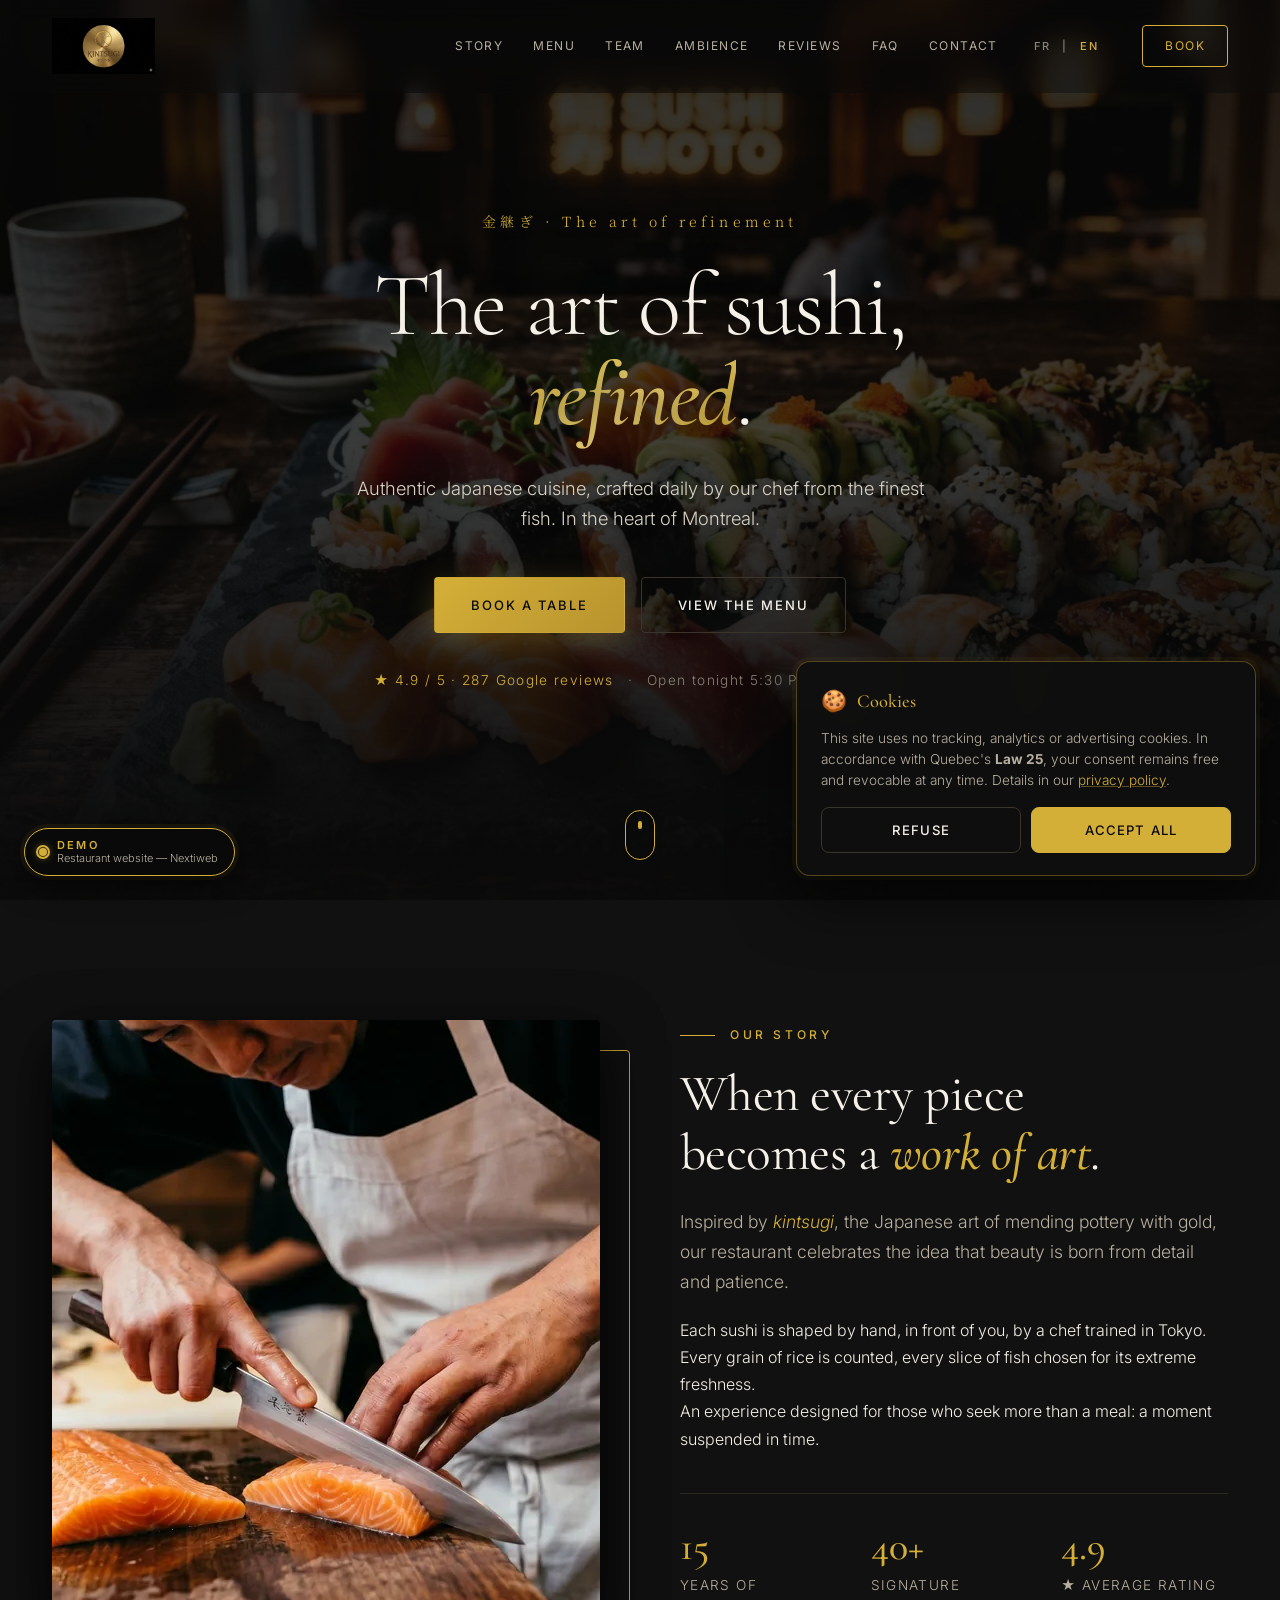
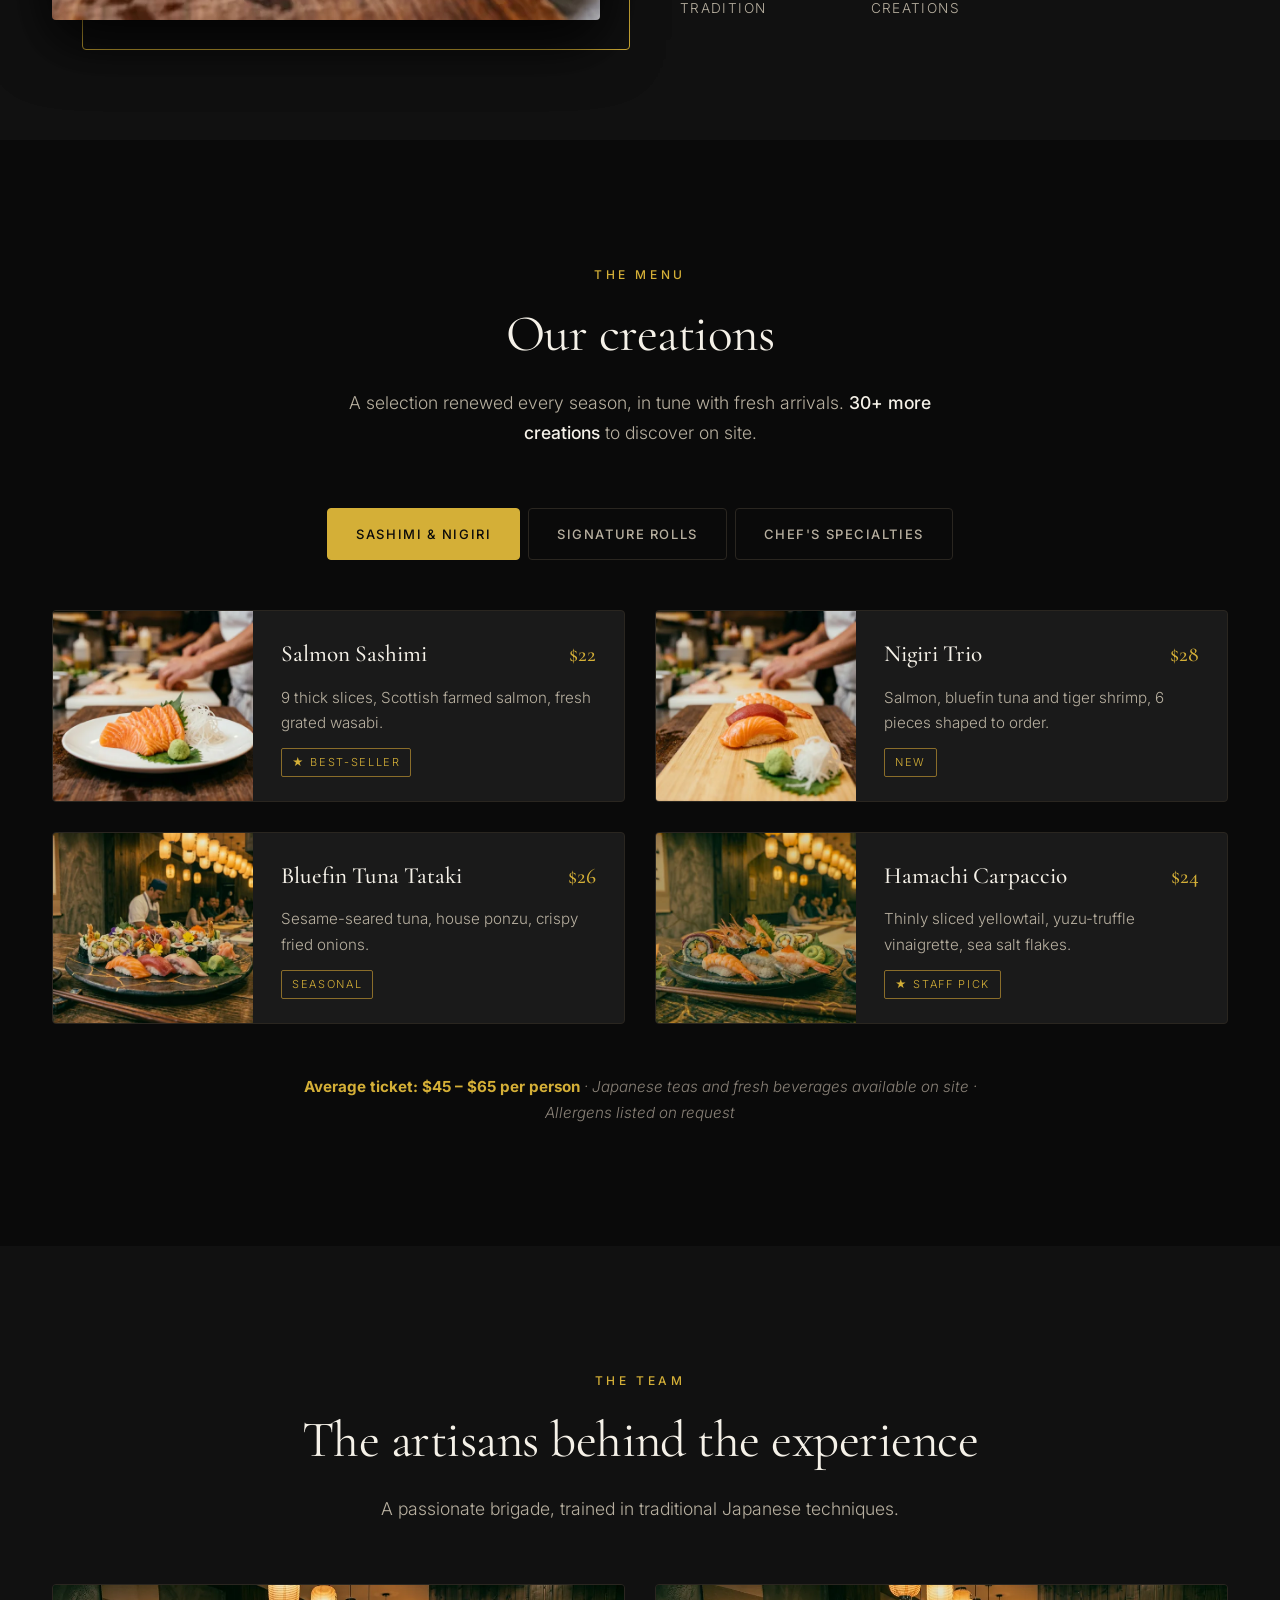
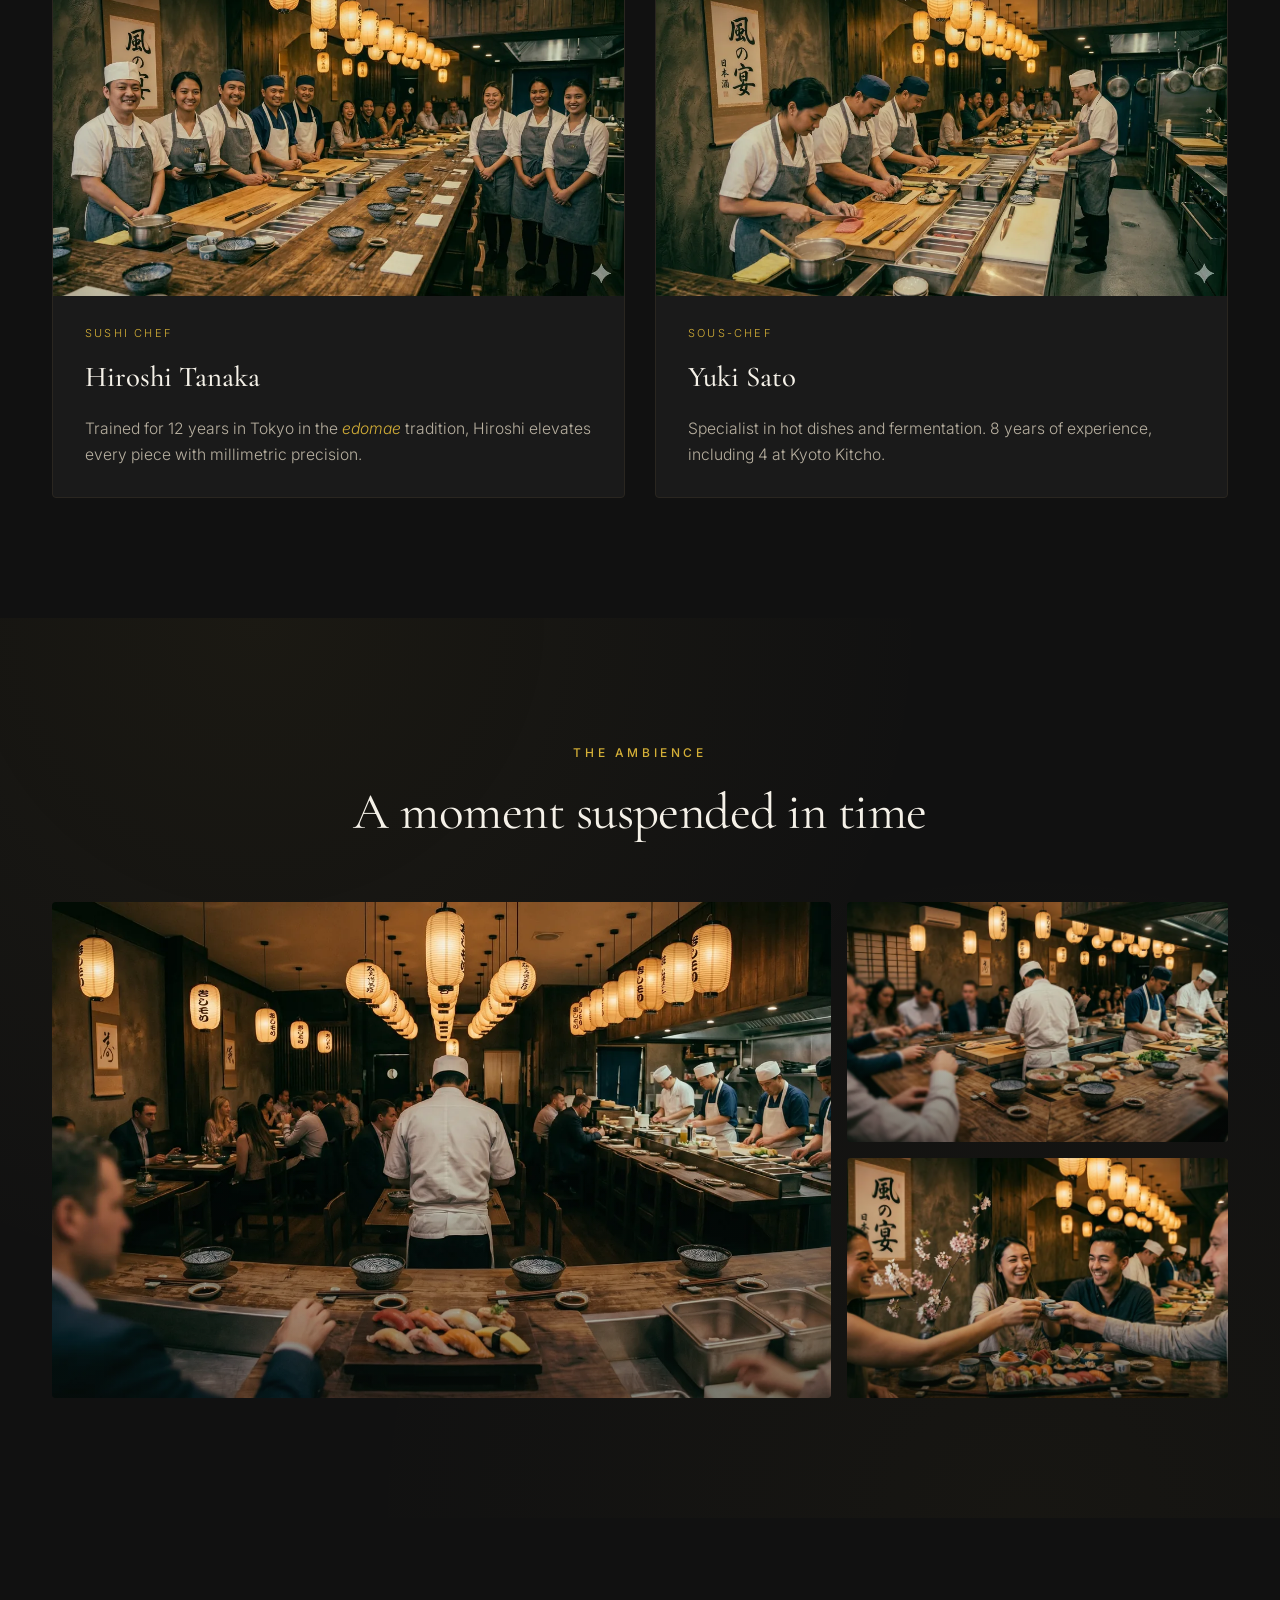
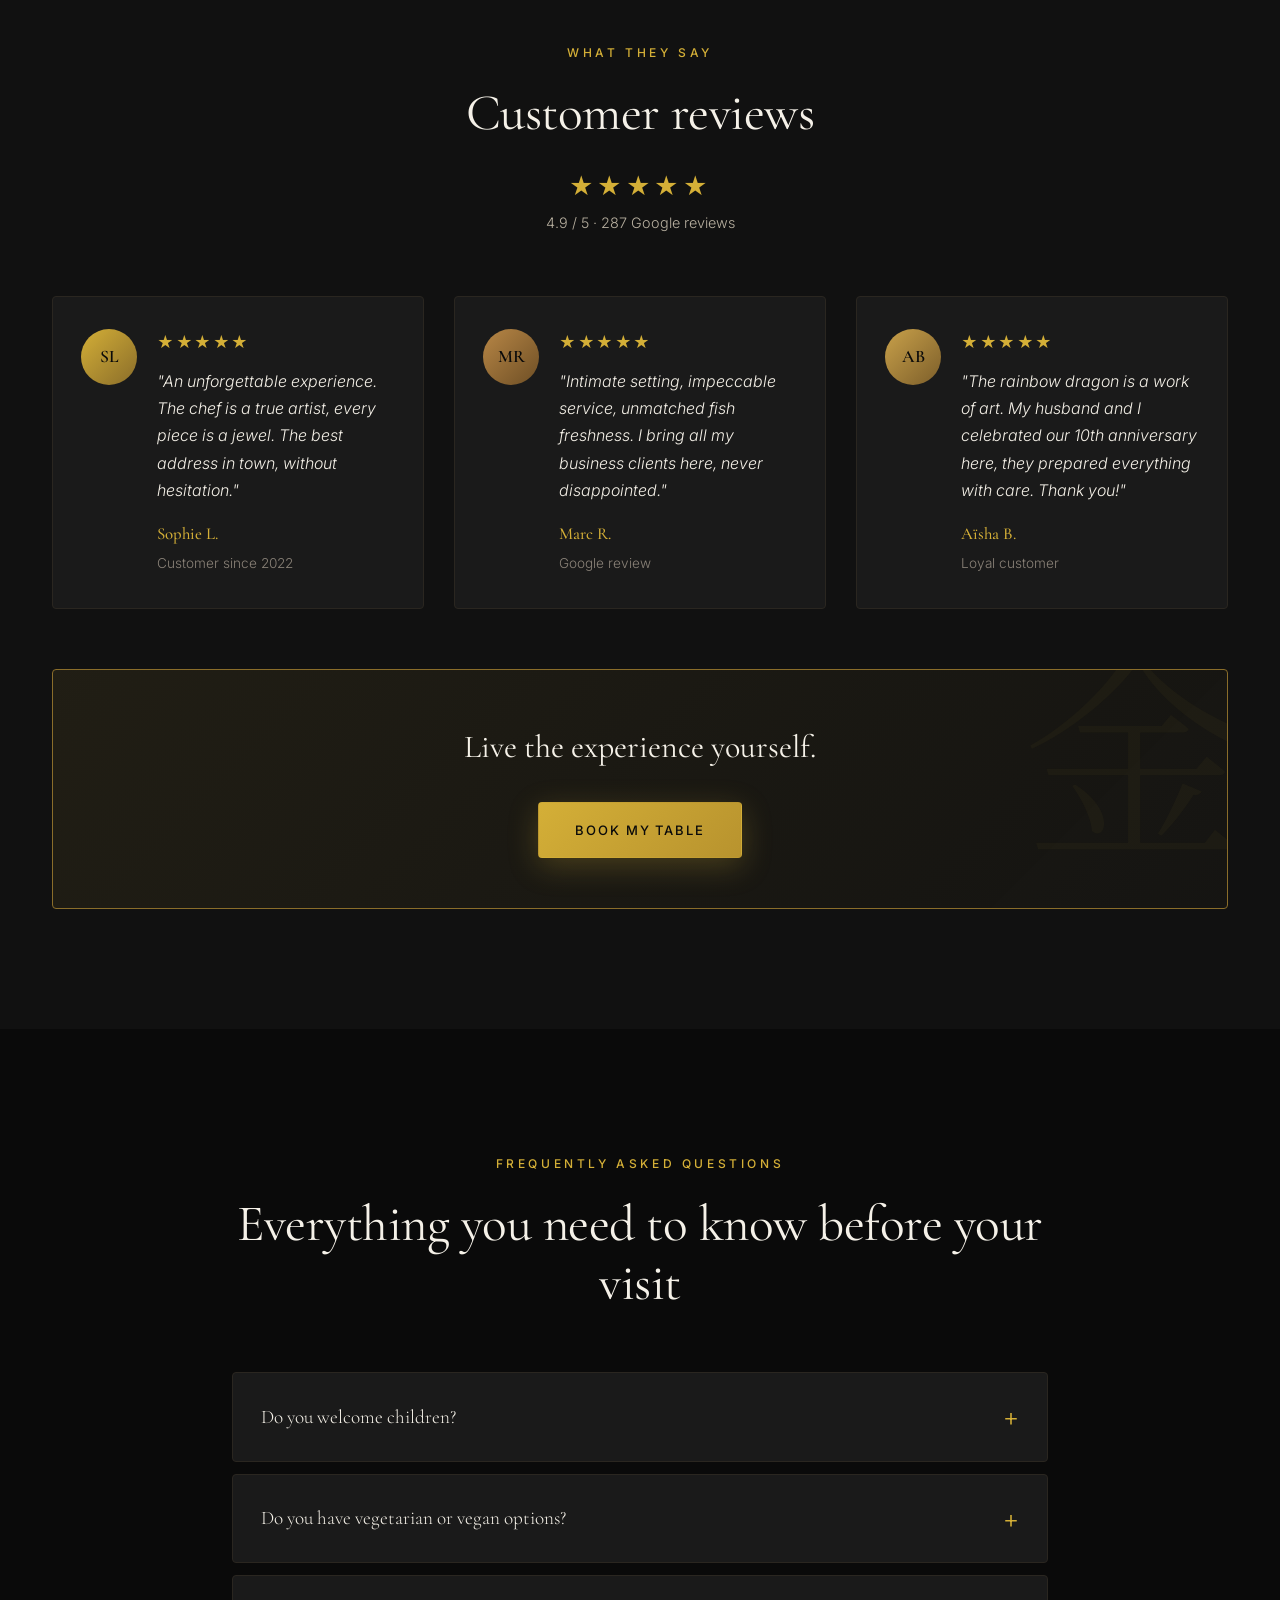
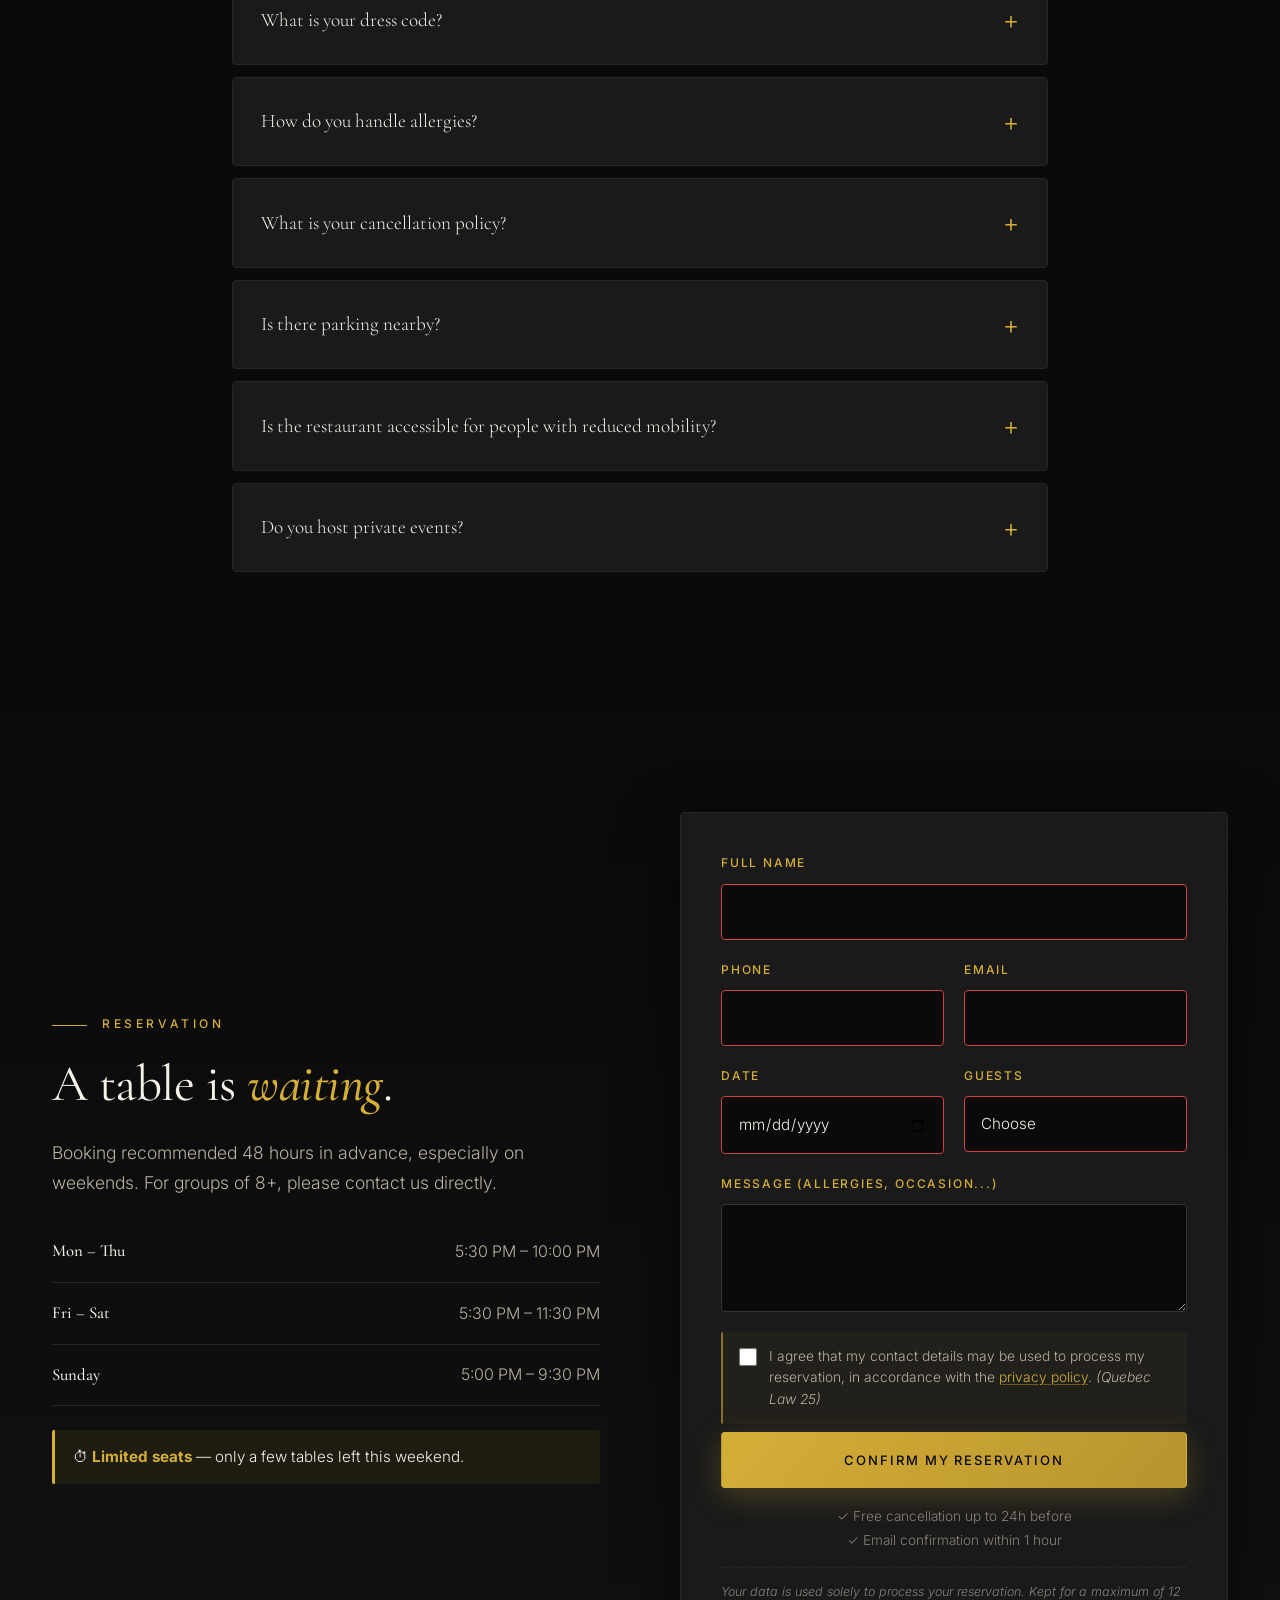
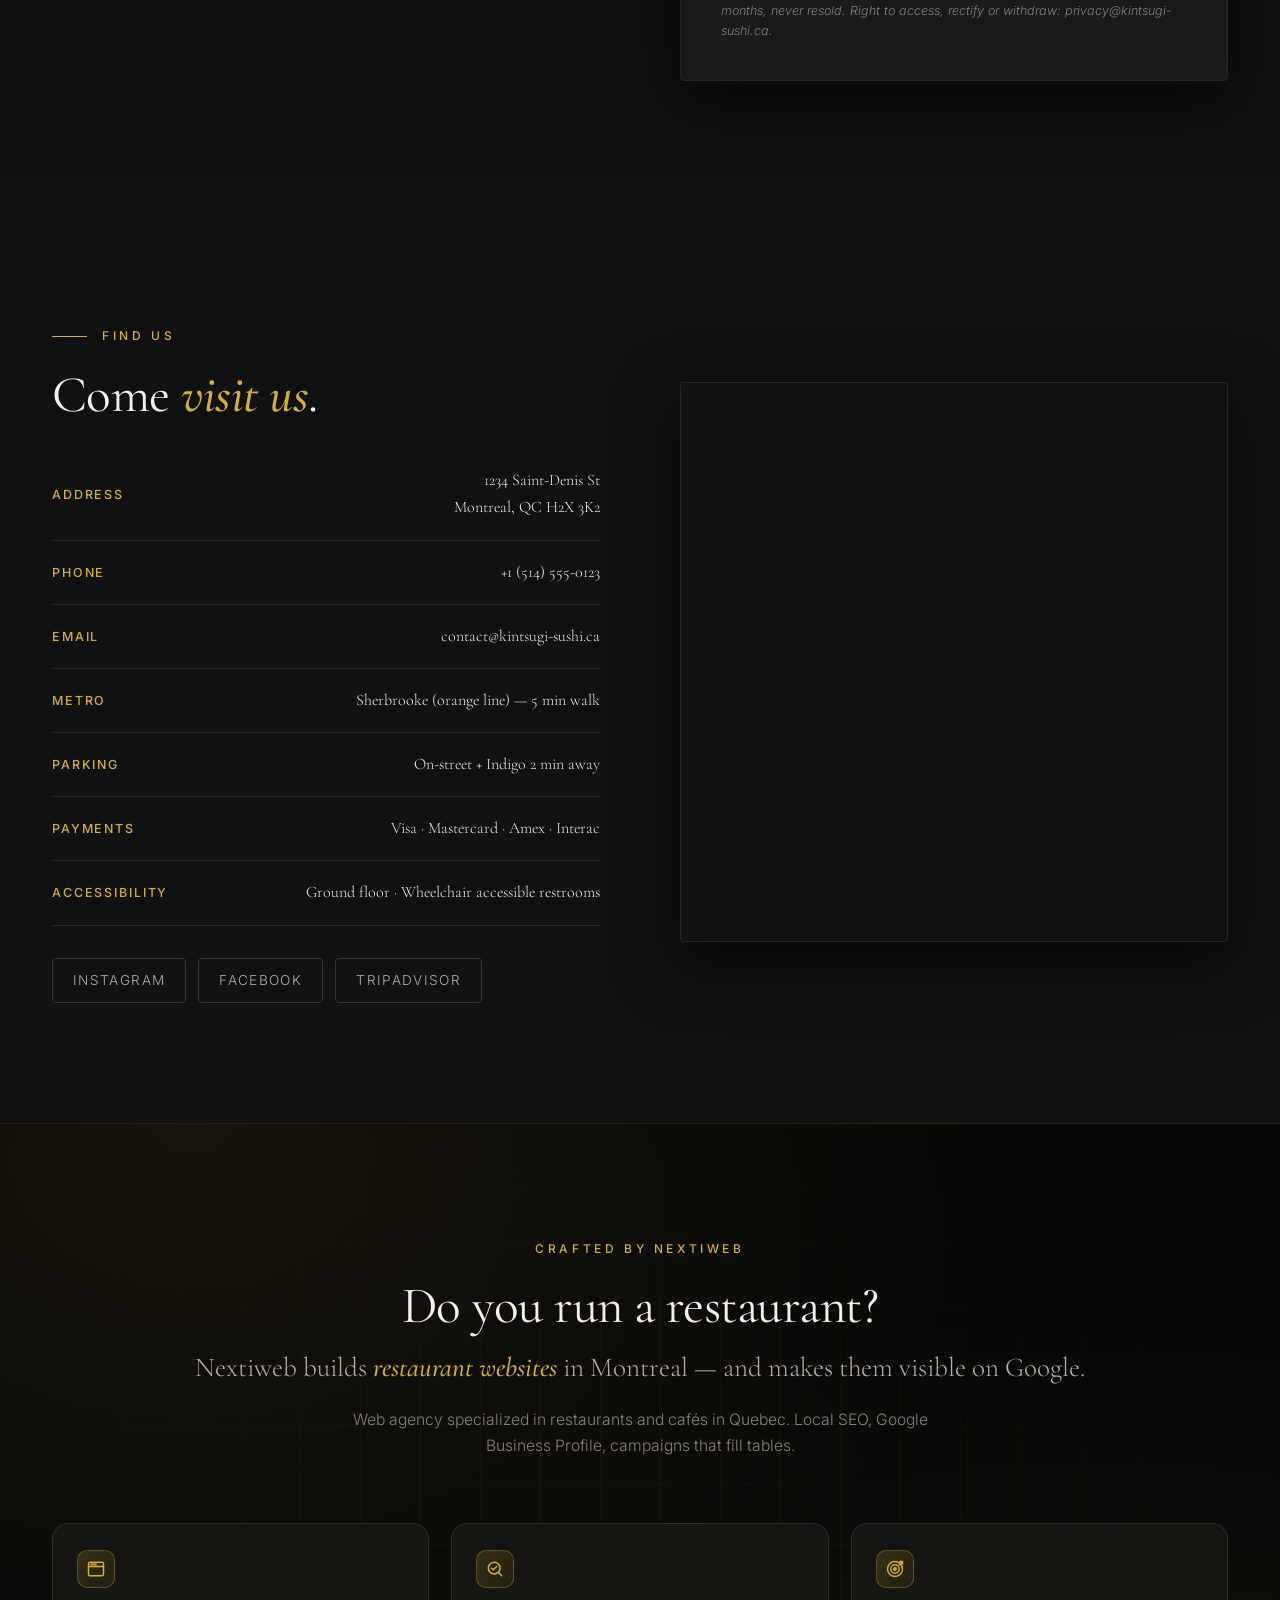
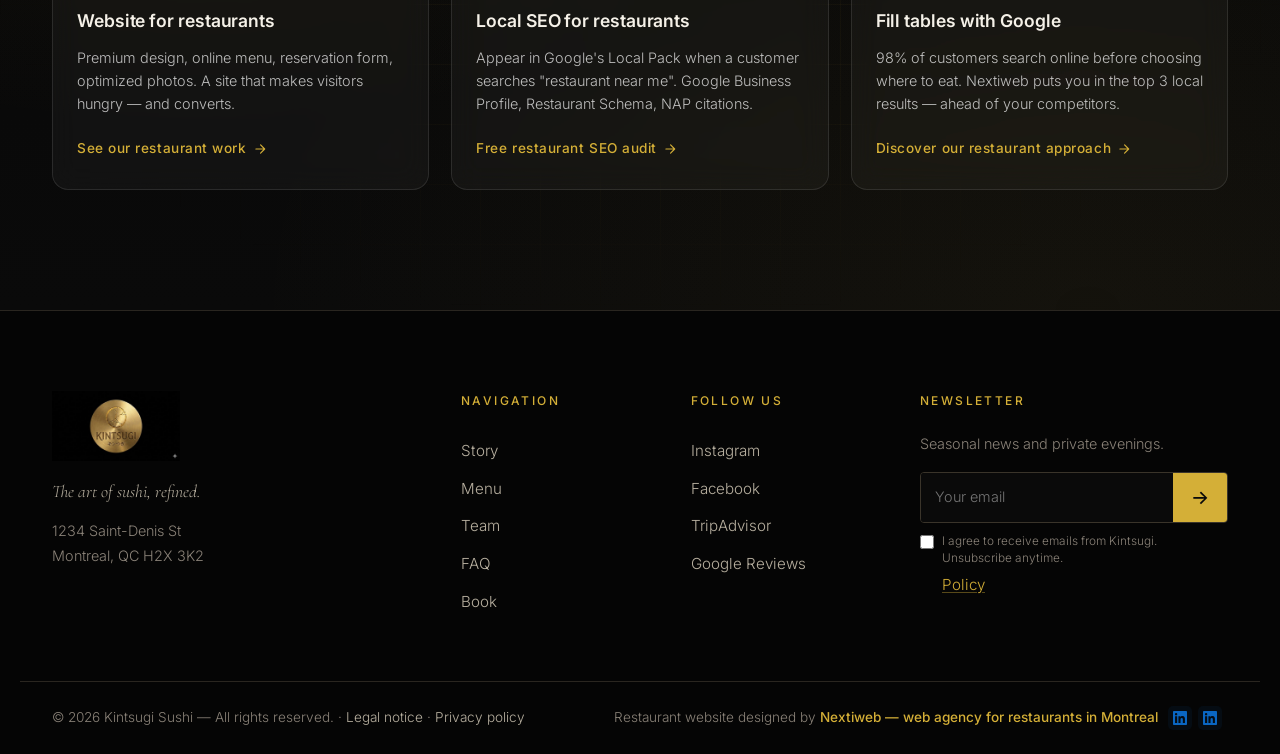
==== index-en.html @ 2fe322e0 "SEO images : renommage 22 fichiers + alts optimisés restaurant Montréal Noms de fichiers : - Espaces" ====
<!DOCTYPE html>
<html lang="en-CA">
<head>
  <meta charset="UTF-8" />
  <meta name="viewport" content="width=device-width, initial-scale=1.0" />
  <meta name="theme-color" content="#0a0a0a" />

  <title>Kintsugi Sushi — Refined Japanese Restaurant | Montreal</title>
  <meta name="description" content="Kintsugi Sushi in Montreal: sushi, sashimi and signature creations crafted to order by our Tokyo-trained chef. Book your table online." />
  <meta name="keywords" content="japanese restaurant montreal, sushi montreal, sashimi, omakase, fine dining montreal" />
  <meta name="author" content="Kintsugi Sushi" />
  <meta name="robots" content="index, follow" />
  <link rel="canonical" href="https://restaurant-cafe.nextiwebstudio.ca/index-en.html" />
  <link rel="alternate" hreflang="fr-CA" href="https://restaurant-cafe.nextiwebstudio.ca/" />
  <link rel="alternate" hreflang="en-CA" href="https://restaurant-cafe.nextiwebstudio.ca/index-en.html" />
  <link rel="alternate" hreflang="x-default" href="https://restaurant-cafe.nextiwebstudio.ca/" />

  <!-- Open Graph -->
  <meta property="og:locale" content="en_CA" />
  <meta property="og:type" content="restaurant.restaurant" />
  <meta property="og:title" content="Kintsugi Sushi — The art of sushi, refined" />
  <meta property="og:description" content="Refined Japanese restaurant in Montreal. Traditional cuisine, signature creations, intimate atmosphere." />
  <meta property="og:url" content="https://restaurant-cafe.nextiwebstudio.ca/index-en.html" />
  <meta property="og:image" content="https://restaurant-cafe.nextiwebstudio.ca/images/optimized/site-web-restaurant-montreal-hero.jpg" />
  <meta property="og:image:secure_url" content="https://restaurant-cafe.nextiwebstudio.ca/images/optimized/site-web-restaurant-montreal-hero.jpg" />
  <meta property="og:image:type" content="image/jpeg" />
  <meta property="og:image:width" content="1920" />
  <meta property="og:image:height" content="1047" />
  <meta property="og:image:alt" content="Restaurant website Montreal — demo by Nextiweb web agency for restaurants" />
  <meta property="og:site_name" content="Kintsugi Sushi" />

  <!-- Twitter Card -->
  <meta name="twitter:card" content="summary_large_image" />
  <meta name="twitter:title" content="Kintsugi Sushi — Montreal" />
  <meta name="twitter:description" content="The art of sushi, refined. A premium Japanese restaurant in Montreal." />
  <meta name="twitter:image" content="https://restaurant-cafe.nextiwebstudio.ca/images/optimized/site-web-restaurant-montreal-hero.jpg" />

  <!-- Favicon -->
  <link rel="icon" type="image/png" href="images/optimized/logo-restaurant-kintsugi-montreal-transparent.png" />
  <link rel="apple-touch-icon" href="images/optimized/logo-restaurant-kintsugi-fond-noir.png" />

  <!-- Performance hints -->
  <link rel="preconnect" href="https://fonts.googleapis.com" />
  <link rel="preconnect" href="https://fonts.gstatic.com" crossorigin />
  <link rel="preload" as="image" href="images/optimized/site-web-restaurant-montreal-hero.webp" type="image/webp" fetchpriority="high" />
  <link rel="dns-prefetch" href="https://www.openstreetmap.org" />

  <!-- Fonts -->
  <link href="https://fonts.googleapis.com/css2?family=Cormorant+Garamond:wght@300;400;500;600;700&family=Inter:wght@300;400;500;600&family=Noto+Serif+JP:wght@400;600&display=swap" rel="stylesheet" />

  <!-- Styles -->
  <link rel="stylesheet" href="css/style.css" />

  <!-- ============ Schema.org : Restaurant ============ -->
  <script type="application/ld+json">
  {
    "@context": "https://schema.org",
    "@type": "Restaurant",
    "name": "Kintsugi Sushi",
    "image": [
      "https://restaurant-cafe.nextiwebstudio.ca/images/optimized/site-web-restaurant-montreal-hero.jpg",
      "https://restaurant-cafe.nextiwebstudio.ca/images/optimized/salle-restaurant-japonais-montreal.jpg",
      "https://restaurant-cafe.nextiwebstudio.ca/images/optimized/sashimi-saumon-restaurant-montreal.jpg"
    ],
    "@id": "https://restaurant-cafe.nextiwebstudio.ca/",
    "url": "https://restaurant-cafe.nextiwebstudio.ca/index-en.html",
    "telephone": "+1-514-555-0123",
    "email": "contact@kintsugi-sushi.ca",
    "priceRange": "$$$",
    "servesCuisine": ["Japanese", "Sushi", "Asian"],
    "address": {
      "@type": "PostalAddress",
      "streetAddress": "1234 Saint-Denis St",
      "addressLocality": "Montreal",
      "addressRegion": "QC",
      "postalCode": "H2X 3K2",
      "addressCountry": "CA"
    },
    "geo": {
      "@type": "GeoCoordinates",
      "latitude": 45.5185,
      "longitude": -73.5681
    },
    "openingHoursSpecification": [
      { "@type": "OpeningHoursSpecification", "dayOfWeek": ["Monday","Tuesday","Wednesday","Thursday"], "opens": "17:30", "closes": "22:00" },
      { "@type": "OpeningHoursSpecification", "dayOfWeek": ["Friday","Saturday"], "opens": "17:30", "closes": "23:30" },
      { "@type": "OpeningHoursSpecification", "dayOfWeek": "Sunday", "opens": "17:00", "closes": "21:30" }
    ],
    "acceptsReservations": "True",
    "paymentAccepted": "Visa, Mastercard, American Express, Interac, Cash",
    "menu": "https://restaurant-cafe.nextiwebstudio.ca/index-en.html#menu",
    "sameAs": [
      "https://www.instagram.com/kintsugi.sushi",
      "https://www.facebook.com/kintsugi.sushi"
    ]
  }
  </script>
</head>
<body>

  <!-- Skip to content (a11y) -->
  <a href="#main" class="skip-link">Skip to main content</a>

  <!-- ============ HEADER ============ -->
  <header class="header" id="header" role="banner">
    <div class="header__inner">
      <a href="#hero" class="header__logo" aria-label="Kintsugi — Home">
        <img src="images/optimized/logo-restaurant-kintsugi-fond-noir.jpg" alt="Kintsugi Logo" width="180" height="98" />
      </a>

      <nav class="header__nav" id="nav" aria-label="Main navigation">
        <a href="#histoire" class="header__link">Story</a>
        <a href="#menu" class="header__link">Menu</a>
        <a href="#equipe" class="header__link">Team</a>
        <a href="#ambiance" class="header__link">Ambience</a>
        <a href="#avis" class="header__link">Reviews</a>
        <a href="#faq" class="header__link">FAQ</a>
        <a href="#contact" class="header__link">Contact</a>
        <div class="lang-switch" aria-label="Language selection">
          <a href="index.html" class="lang-switch__link" hreflang="fr-CA" lang="fr-CA">FR</a>
          <span aria-hidden="true">|</span>
          <a href="index-en.html" class="lang-switch__link is-active" hreflang="en-CA" lang="en-CA">EN</a>
        </div>
        <a href="#reserver" class="header__link header__cta">Book</a>
      </nav>

      <button class="header__burger" id="burger" aria-label="Open menu" aria-expanded="false" aria-controls="nav">
        <span></span><span></span><span></span>
      </button>
    </div>
  </header>

  <main id="main">

  <!-- ============ HERO ============ -->
  <section class="hero" id="hero" aria-label="Kintsugi introduction">
    <picture class="hero__bg">
      <source srcset="images/optimized/site-web-restaurant-montreal-hero.webp" type="image/webp" />
      <img src="images/optimized/site-web-restaurant-montreal-hero.jpg" alt="Sushi platter — restaurant website Montreal demo by Nextiweb web agency" width="1920" height="1047" fetchpriority="high" />
    </picture>
    <div class="hero__overlay"></div>
    <div class="hero__content">
      <span class="hero__kicker">金継ぎ · The art of refinement</span>
      <h1 class="hero__title">The art of sushi,<br/><em>refined</em>.</h1>
      <p class="hero__subtitle">Authentic Japanese cuisine, crafted daily by our chef from the finest fish. In the heart of Montreal.</p>
      <div class="hero__actions">
        <a href="#reserver" class="btn btn--gold">Book a table</a>
        <a href="#menu" class="btn btn--ghost">View the menu</a>
      </div>
      <div class="hero__trust">
        <span>★ 4.9 / 5 · 287 Google reviews</span>
        <span aria-hidden="true">·</span>
        <span>Open tonight 5:30 PM → 10:00 PM</span>
      </div>
    </div>
    <a href="#histoire" class="hero__scroll" aria-label="Scroll to next section">
      <span></span>
    </a>
  </section>

  <!-- ============ STORY ============ -->
  <section class="section section--dark" id="histoire" aria-labelledby="histoire-title">
    <div class="container container--split">
      <div class="split__media">
        <picture>
          <source srcset="images/optimized/chef-sushi-restaurant-japonais-montreal.webp" type="image/webp" />
          <img src="images/optimized/chef-sushi-restaurant-japonais-montreal.jpg" alt="Our chef hand-crafting a sushi piece" width="1100" height="600" loading="lazy" />
        </picture>
        <div class="split__media-deco"></div>
      </div>
      <div class="split__content">
        <span class="eyebrow">Our story</span>
        <h2 id="histoire-title" class="section__title">When every piece<br/>becomes a <em>work of art</em>.</h2>
        <p class="section__lead">
          Inspired by <em>kintsugi</em>, the Japanese art of mending pottery with gold, our restaurant celebrates the idea that beauty is born from detail and patience.
        </p>
        <p>
          Each sushi is shaped by hand, in front of you, by a chef trained in Tokyo. Every grain of rice is counted, every slice of fish chosen for its extreme freshness.
        </p>
        <p>
          An experience designed for those who seek more than a meal: a moment suspended in time.
        </p>
        <div class="stats">
          <div class="stat"><strong>15</strong><span>years of tradition</span></div>
          <div class="stat"><strong>40+</strong><span>signature creations</span></div>
          <div class="stat"><strong>4.9</strong><span>★ average rating</span></div>
        </div>
      </div>
    </div>
  </section>

  <!-- ============ MENU ============ -->
  <section class="section section--menu" id="menu" aria-labelledby="menu-title">
    <div class="container">
      <div class="section__header">
        <span class="eyebrow">The menu</span>
        <h2 id="menu-title" class="section__title section__title--center">Our creations</h2>
        <p class="section__lead section__lead--center">
          A selection renewed every season, in tune with fresh arrivals. <strong>30+ more creations</strong> to discover on site.
        </p>
      </div>

      <div class="menu__tabs" role="tablist" aria-label="Menu categories">
        <button class="menu__tab is-active" data-tab="sashimis" role="tab" aria-selected="true">Sashimi &amp; Nigiri</button>
        <button class="menu__tab" data-tab="makis" role="tab" aria-selected="false">Signature Rolls</button>
        <button class="menu__tab" data-tab="chauds" role="tab" aria-selected="false">Chef's Specialties</button>
      </div>

      <!-- Sashimi (4) -->
      <div class="menu__panel is-active" data-panel="sashimis" role="tabpanel">
        <div class="menu__grid">
          <article class="dish">
            <div class="dish__img">
              <picture><source srcset="images/optimized/sashimi-saumon-restaurant-montreal.webp" type="image/webp" /><img src="images/optimized/sashimi-saumon-restaurant-montreal.jpg" alt="Salmon sashimi" width="800" height="436" loading="lazy" /></picture>
            </div>
            <div class="dish__body">
              <div class="dish__head"><h3>Salmon Sashimi</h3><span class="dish__price">$22</span></div>
              <p>9 thick slices, Scottish farmed salmon, fresh grated wasabi.</p>
              <span class="dish__tag">★ Best-seller</span>
            </div>
          </article>
          <article class="dish">
            <div class="dish__img">
              <picture><source srcset="images/optimized/trio-nigiri-restaurant-sushi-montreal.webp" type="image/webp" /><img src="images/optimized/trio-nigiri-restaurant-sushi-montreal.jpg" alt="Nigiri trio" width="800" height="436" loading="lazy" /></picture>
            </div>
            <div class="dish__body">
              <div class="dish__head"><h3>Nigiri Trio</h3><span class="dish__price">$28</span></div>
              <p>Salmon, bluefin tuna and tiger shrimp, 6 pieces shaped to order.</p>
              <span class="dish__tag">New</span>
            </div>
          </article>
          <article class="dish">
            <div class="dish__img">
              <picture><source srcset="images/optimized/tataki-thon-rouge-restaurant-montreal.webp" type="image/webp" /><img src="images/optimized/tataki-thon-rouge-restaurant-montreal.jpg" alt="Tuna tataki" width="800" height="436" loading="lazy" /></picture>
            </div>
            <div class="dish__body">
              <div class="dish__head"><h3>Bluefin Tuna Tataki</h3><span class="dish__price">$26</span></div>
              <p>Sesame-seared tuna, house ponzu, crispy fried onions.</p>
              <span class="dish__tag">Seasonal</span>
            </div>
          </article>
          <article class="dish">
            <div class="dish__img">
              <picture><source srcset="images/optimized/carpaccio-hamachi-restaurant-montreal.webp" type="image/webp" /><img src="images/optimized/carpaccio-hamachi-restaurant-montreal.jpg" alt="Hamachi carpaccio" width="800" height="436" loading="lazy" /></picture>
            </div>
            <div class="dish__body">
              <div class="dish__head"><h3>Hamachi Carpaccio</h3><span class="dish__price">$24</span></div>
              <p>Thinly sliced yellowtail, yuzu-truffle vinaigrette, sea salt flakes.</p>
              <span class="dish__tag">★ Staff pick</span>
            </div>
          </article>
        </div>
      </div>

      <!-- Rolls (4) -->
      <div class="menu__panel" data-panel="makis" role="tabpanel" hidden>
        <div class="menu__grid">
          <article class="dish">
            <div class="dish__img">
              <picture><source srcset="images/optimized/california-roll-restaurant-montreal.webp" type="image/webp" /><img src="images/optimized/california-roll-restaurant-montreal.jpg" alt="Premium California Roll — sushi restaurant Montreal" width="800" height="436" loading="lazy" /></picture>
            </div>
            <div class="dish__body">
              <div class="dish__head"><h3>California Premium</h3><span class="dish__price">$18</span></div>
              <p>King crab, avocado, cucumber, orange tobiko. 8 pieces.</p>
              <span class="dish__tag">Classic</span>
            </div>
          </article>
          <article class="dish">
            <div class="dish__img">
              <picture><source srcset="images/optimized/rainbow-dragon-roll-sushi-montreal.webp" type="image/webp" /><img src="images/optimized/rainbow-dragon-roll-sushi-montreal.jpg" alt="Rainbow Dragon Roll signature — Japanese restaurant Montreal" width="800" height="436" loading="lazy" /></picture>
            </div>
            <div class="dish__body">
              <div class="dish__head"><h3>Rainbow Dragon</h3><span class="dish__price">$26</span></div>
              <p>Signature roll, 5 fish in rainbow arrangement, house ponzu sauce.</p>
              <span class="dish__tag">★ Signature</span>
            </div>
          </article>
          <article class="dish">
            <div class="dish__img">
              <picture><source srcset="images/optimized/spicy-tuna-roll-sushi-restaurant-montreal.webp" type="image/webp" /><img src="images/optimized/spicy-tuna-roll-sushi-restaurant-montreal.jpg" alt="Spicy Tuna Roll — sushi restaurant Montreal" width="800" height="436" loading="lazy" /></picture>
            </div>
            <div class="dish__body">
              <div class="dish__head"><h3>Spicy Tuna</h3><span class="dish__price">$19</span></div>
              <p>Spicy bluefin tuna, togarashi mayo, cucumber, black sesame. 8 pieces.</p>
              <span class="dish__tag">Spicy</span>
            </div>
          </article>
          <article class="dish">
            <div class="dish__img">
              <picture><source srcset="images/optimized/maki-vegetarien-restaurant-montreal.webp" type="image/webp" /><img src="images/optimized/maki-vegetarien-restaurant-montreal.jpg" alt="Vegetarian roll" width="800" height="436" loading="lazy" /></picture>
            </div>
            <div class="dish__body">
              <div class="dish__head"><h3>Chef's Garden</h3><span class="dish__price">$16</span></div>
              <p>Avocado, mango, cucumber, tempura asparagus, sweet miso sauce. 100% vegetarian.</p>
              <span class="dish__tag">🌱 Veggie</span>
            </div>
          </article>
        </div>
      </div>

      <!-- Specialties (4) -->
      <div class="menu__panel" data-panel="chauds" role="tabpanel" hidden>
        <div class="menu__grid">
          <article class="dish">
            <div class="dish__img">
              <picture><source srcset="images/optimized/chirashi-chef-restaurant-japonais-montreal.webp" type="image/webp" /><img src="images/optimized/chirashi-chef-restaurant-japonais-montreal.jpg" alt="Chirashi bowl" width="800" height="436" loading="lazy" /></picture>
            </div>
            <div class="dish__body">
              <div class="dish__head"><h3>Chef's Chirashi</h3><span class="dish__price">$32</span></div>
              <p>Vinegared rice bowl, 8 seasonal raw fish, ikura, tamago.</p>
              <span class="dish__tag">★ Best-seller</span>
            </div>
          </article>
          <article class="dish">
            <div class="dish__img">
              <picture><source srcset="images/optimized/tartare-thon-restaurant-gastronomique-montreal.webp" type="image/webp" /><img src="images/optimized/tartare-thon-restaurant-gastronomique-montreal.jpg" alt="Akami tartare" width="800" height="436" loading="lazy" /></picture>
            </div>
            <div class="dish__body">
              <div class="dish__head"><h3>Akami Tartare</h3><span class="dish__price">$24</span></div>
              <p>Hand-cut bluefin tuna, sesame oil, candied ginger.</p>
              <span class="dish__tag">Seasonal</span>
            </div>
          </article>
          <article class="dish">
            <div class="dish__img">
              <picture><source srcset="images/optimized/omakase-menu-restaurant-gastronomique-montreal.webp" type="image/webp" /><img src="images/optimized/omakase-menu-restaurant-gastronomique-montreal.jpg" alt="7-course omakase — fine dining restaurant Montreal" width="800" height="436" loading="lazy" /></picture>
            </div>
            <div class="dish__body">
              <div class="dish__head"><h3>Omakase 7 courses</h3><span class="dish__price">$95</span></div>
              <p>Surprise tasting menu composed in front of you by the chef. Reservation required.</p>
              <span class="dish__tag">★ Experience</span>
            </div>
          </article>
          <article class="dish">
            <div class="dish__img">
              <picture><source srcset="images/optimized/carpaccio-hamachi-restaurant-montreal.webp" type="image/webp" /><img src="images/optimized/carpaccio-hamachi-restaurant-montreal.jpg" alt="Discovery bento — Japanese restaurant Montreal Nextiweb" width="800" height="436" loading="lazy" /></picture>
            </div>
            <div class="dish__body">
              <div class="dish__head"><h3>Discovery Bento</h3><span class="dish__price">$36</span></div>
              <p>Tasting platter: 8 miniature preparations, ideal for sharing for two.</p>
              <span class="dish__tag">To share</span>
            </div>
          </article>
        </div>
      </div>

      <p class="menu__note">
        <strong>Average ticket: $45 – $65 per person</strong> · Japanese teas and fresh beverages available on site · Allergens listed on request
      </p>
    </div>
  </section>

  <!-- ============ TEAM ============ -->
  <section class="section section--dark" id="equipe" aria-labelledby="equipe-title">
    <div class="container">
      <div class="section__header">
        <span class="eyebrow">The team</span>
        <h2 id="equipe-title" class="section__title section__title--center">The artisans behind the experience</h2>
        <p class="section__lead section__lead--center">
          A passionate brigade, trained in traditional Japanese techniques.
        </p>
      </div>
      <div class="team">
        <article class="team__member">
          <div class="team__photo">
            <picture><source srcset="images/optimized/chef-sushi-restaurant-montreal-nextiweb.webp" type="image/webp" /><img src="images/optimized/chef-sushi-restaurant-montreal-nextiweb.jpg" alt="Sushi chef Japanese restaurant Montreal — website by Nextiweb web agency" width="1100" height="600" loading="lazy" /></picture>
          </div>
          <div class="team__info">
            <span class="team__role">Sushi Chef</span>
            <h3>Hiroshi Tanaka</h3>
            <p>Trained for 12 years in Tokyo in the <em>edomae</em> tradition, Hiroshi elevates every piece with millimetric precision.</p>
          </div>
        </article>
        <article class="team__member">
          <div class="team__photo">
            <picture><source srcset="images/optimized/equipe-restaurant-japonais-montreal.webp" type="image/webp" /><img src="images/optimized/equipe-restaurant-japonais-montreal.jpg" alt="Restaurant team Japanese restaurant Montreal — Nextiweb web agency" width="1100" height="600" loading="lazy" /></picture>
          </div>
          <div class="team__info">
            <span class="team__role">Sous-Chef</span>
            <h3>Yuki Sato</h3>
            <p>Specialist in hot dishes and fermentation. 8 years of experience, including 4 at Kyoto Kitcho.</p>
          </div>
        </article>
      </div>
    </div>
  </section>

  <!-- ============ AMBIENCE ============ -->
  <section class="section section--ambiance" id="ambiance" aria-labelledby="ambiance-title">
    <div class="container">
      <div class="section__header">
        <span class="eyebrow">The ambience</span>
        <h2 id="ambiance-title" class="section__title section__title--center">A moment suspended in time</h2>
      </div>
      <div class="gallery">
        <div class="gallery__item gallery__item--lg">
          <picture><source srcset="images/optimized/salle-restaurant-japonais-montreal.webp" type="image/webp" /><img src="images/optimized/salle-restaurant-japonais-montreal.jpg" alt="Kintsugi dining room" width="1600" height="873" loading="lazy" /></picture>
        </div>
        <div class="gallery__item">
          <picture><source srcset="images/optimized/comptoir-chef-sushi-montreal.webp" type="image/webp" /><img src="images/optimized/comptoir-chef-sushi-montreal.jpg" alt="Sushi chef counter — restaurant Montreal professional website" width="900" height="491" loading="lazy" /></picture>
        </div>
        <div class="gallery__item">
          <picture><source srcset="images/optimized/ambiance-restaurant-montreal-soiree.webp" type="image/webp" /><img src="images/optimized/ambiance-restaurant-montreal-soiree.jpg" alt="A friendly evening at Kintsugi" width="900" height="491" loading="lazy" /></picture>
        </div>
      </div>
    </div>
  </section>

  <!-- ============ REVIEWS ============ -->
  <section class="section section--dark" id="avis" aria-labelledby="avis-title">
    <div class="container">
      <div class="section__header">
        <span class="eyebrow">What they say</span>
        <h2 id="avis-title" class="section__title section__title--center">Customer reviews</h2>
        <div class="rating">
          <span class="rating__stars" aria-hidden="true">★★★★★</span>
          <span class="rating__text">4.9 / 5 · 287 Google reviews</span>
        </div>
      </div>

      <div class="reviews">
        <article class="review">
          <div class="review__avatar" style="--c1:#d4af37; --c2:#8a6d2a;" aria-hidden="true">SL</div>
          <div class="review__body">
            <div class="review__stars" aria-label="5 stars out of 5">★★★★★</div>
            <p>"An unforgettable experience. The chef is a true artist, every piece is a jewel. The best address in town, without hesitation."</p>
            <strong>Sophie L.</strong><span>Customer since 2022</span>
          </div>
        </article>
        <article class="review">
          <div class="review__avatar" style="--c1:#b88746; --c2:#6e4f25;" aria-hidden="true">MR</div>
          <div class="review__body">
            <div class="review__stars" aria-label="5 stars out of 5">★★★★★</div>
            <p>"Intimate setting, impeccable service, unmatched fish freshness. I bring all my business clients here, never disappointed."</p>
            <strong>Marc R.</strong><span>Google review</span>
          </div>
        </article>
        <article class="review">
          <div class="review__avatar" style="--c1:#c9a14a; --c2:#7c5e2a;" aria-hidden="true">AB</div>
          <div class="review__body">
            <div class="review__stars" aria-label="5 stars out of 5">★★★★★</div>
            <p>"The rainbow dragon is a work of art. My husband and I celebrated our 10th anniversary here, they prepared everything with care. Thank you!"</p>
            <strong>Aïsha B.</strong><span>Loyal customer</span>
          </div>
        </article>
      </div>

      <div class="cta-banner">
        <h3>Live the experience yourself.</h3>
        <a href="#reserver" class="btn btn--gold">Book my table</a>
      </div>
    </div>
  </section>

  <!-- ============ FAQ ============ -->
  <section class="section section--menu" id="faq" aria-labelledby="faq-title">
    <div class="container container--narrow">
      <div class="section__header">
        <span class="eyebrow">Frequently asked questions</span>
        <h2 id="faq-title" class="section__title section__title--center">Everything you need to know before your visit</h2>
      </div>

      <div class="faq" itemscope itemtype="https://schema.org/FAQPage">
        <details class="faq__item" itemscope itemprop="mainEntity" itemtype="https://schema.org/Question">
          <summary itemprop="name">Do you welcome children?</summary>
          <div itemscope itemprop="acceptedAnswer" itemtype="https://schema.org/Answer">
            <p itemprop="text">Yes, children are welcome. A high chair is available on request, and our chef can adapt some creations for younger palates.</p>
          </div>
        </details>
        <details class="faq__item" itemscope itemprop="mainEntity" itemtype="https://schema.org/Question">
          <summary itemprop="name">Do you have vegetarian or vegan options?</summary>
          <div itemscope itemprop="acceptedAnswer" itemtype="https://schema.org/Answer">
            <p itemprop="text">Absolutely. Our "Chef's Garden" roll is 100% vegetarian, and several creations can be adapted as vegan. Let us know your preferences when booking.</p>
          </div>
        </details>
        <details class="faq__item" itemscope itemprop="mainEntity" itemtype="https://schema.org/Question">
          <summary itemprop="name">What is your dress code?</summary>
          <div itemscope itemprop="acceptedAnswer" itemtype="https://schema.org/Answer">
            <p itemprop="text">Smart casual recommended. No sportswear or shorts. We aim to preserve the refined atmosphere of the restaurant.</p>
          </div>
        </details>
        <details class="faq__item" itemscope itemprop="mainEntity" itemtype="https://schema.org/Question">
          <summary itemprop="name">How do you handle allergies?</summary>
          <div itemscope itemprop="acceptedAnswer" itemtype="https://schema.org/Answer">
            <p itemprop="text">All allergens are listed on request. Mention your allergies when booking: our chef will adapt your menu accordingly.</p>
          </div>
        </details>
        <details class="faq__item" itemscope itemprop="mainEntity" itemtype="https://schema.org/Question">
          <summary itemprop="name">What is your cancellation policy?</summary>
          <div itemscope itemprop="acceptedAnswer" itemtype="https://schema.org/Answer">
            <p itemprop="text">Free cancellation up to 24 hours before the reservation. After that, a $25/person fee may apply for groups of 6+.</p>
          </div>
        </details>
        <details class="faq__item" itemscope itemprop="mainEntity" itemtype="https://schema.org/Question">
          <summary itemprop="name">Is there parking nearby?</summary>
          <div itemscope itemprop="acceptedAnswer" itemtype="https://schema.org/Answer">
            <p itemprop="text">Paid street parking (free after 9 PM). Indigo parking lot 2 minutes away on foot. Sherbrooke metro (orange line) is 5 minutes away.</p>
          </div>
        </details>
        <details class="faq__item" itemscope itemprop="mainEntity" itemtype="https://schema.org/Question">
          <summary itemprop="name">Is the restaurant accessible for people with reduced mobility?</summary>
          <div itemscope itemprop="acceptedAnswer" itemtype="https://schema.org/Answer">
            <p itemprop="text">Yes, the entrance is on ground level and our restrooms are wheelchair accessible. Please let us know in advance to reserve a suitable table.</p>
          </div>
        </details>
        <details class="faq__item" itemscope itemprop="mainEntity" itemtype="https://schema.org/Question">
          <summary itemprop="name">Do you host private events?</summary>
          <div itemscope itemprop="acceptedAnswer" itemtype="https://schema.org/Answer">
            <p itemprop="text">Yes, private bookings available from 20 people. Birthdays, corporate events, engagements: contact us for a custom quote.</p>
          </div>
        </details>
      </div>
    </div>
  </section>

  <!-- ============ RESERVATION ============ -->
  <section class="section section--reserve" id="reserver" aria-labelledby="reserver-title">
    <div class="container container--split">
      <div class="split__content">
        <span class="eyebrow">Reservation</span>
        <h2 id="reserver-title" class="section__title">A table is <em>waiting</em>.</h2>
        <p class="section__lead">
          Booking recommended 48 hours in advance, especially on weekends. For groups of 8+, please contact us directly.
        </p>
        <ul class="info-list">
          <li><strong>Mon – Thu</strong><span>5:30 PM – 10:00 PM</span></li>
          <li><strong>Fri – Sat</strong><span>5:30 PM – 11:30 PM</span></li>
          <li><strong>Sunday</strong><span>5:00 PM – 9:30 PM</span></li>
        </ul>
        <p class="reserve__urgency">⏱ <strong>Limited seats</strong> — only a few tables left this weekend.</p>
      </div>

      <form class="form" id="reservationForm" novalidate aria-label="Reservation form">
        <div class="form__row">
          <label class="form__field">
            <span>Full name</span>
            <input type="text" name="name" required autocomplete="name" />
          </label>
        </div>
        <div class="form__row form__row--2">
          <label class="form__field">
            <span>Phone</span>
            <input type="tel" name="phone" required autocomplete="tel" />
          </label>
          <label class="form__field">
            <span>Email</span>
            <input type="email" name="email" required autocomplete="email" />
          </label>
        </div>
        <div class="form__row form__row--2">
          <label class="form__field">
            <span>Date</span>
            <input type="date" name="date" required />
          </label>
          <label class="form__field">
            <span>Guests</span>
            <select name="guests" required>
              <option value="">Choose</option>
              <option>1 person</option>
              <option>2 people</option>
              <option>3 people</option>
              <option>4 people</option>
              <option>5 people</option>
              <option>6 people</option>
              <option>7+ people</option>
            </select>
          </label>
        </div>
        <div class="form__row">
          <label class="form__field">
            <span>Message (allergies, occasion...)</span>
            <textarea name="message" rows="3"></textarea>
          </label>
        </div>

        <div class="form__consent">
          <label>
            <input type="checkbox" name="consent" required />
            <span>I agree that my contact details may be used to process my reservation, in accordance with the <a href="privacy-policy.html">privacy policy</a>. <em>(Quebec Law 25)</em></span>
          </label>
        </div>

        <button type="submit" class="btn btn--gold btn--full">Confirm my reservation</button>
        <p class="form__note">
          ✓ Free cancellation up to 24h before<br/>
          ✓ Email confirmation within 1 hour
        </p>
        <p class="form__privacy-info">
          Your data is used solely to process your reservation. Kept for a maximum of 12 months, never resold. Right to access, rectify or withdraw: <a href="mailto:privacy@kintsugi-sushi.ca">privacy@kintsugi-sushi.ca</a>.
        </p>
      </form>
    </div>
  </section>

  <!-- ============ CONTACT ============ -->
  <section class="section section--contact" id="contact" aria-labelledby="contact-title">
    <div class="container container--split">
      <div class="split__content">
        <span class="eyebrow">Find us</span>
        <h2 id="contact-title" class="section__title">Come <em>visit us</em>.</h2>
        <ul class="info-list info-list--lg">
          <li>
            <strong>Address</strong>
            <span>1234 Saint-Denis St<br/>Montreal, QC H2X 3K2</span>
          </li>
          <li>
            <strong>Phone</strong>
            <a href="tel:+15145550123">+1 (514) 555-0123</a>
          </li>
          <li>
            <strong>Email</strong>
            <a href="mailto:contact@kintsugi-sushi.ca">contact@kintsugi-sushi.ca</a>
          </li>
          <li>
            <strong>Metro</strong>
            <span>Sherbrooke (orange line) — 5 min walk</span>
          </li>
          <li>
            <strong>Parking</strong>
            <span>On-street + Indigo 2 min away</span>
          </li>
          <li>
            <strong>Payments</strong>
            <span>Visa · Mastercard · Amex · Interac</span>
          </li>
          <li>
            <strong>Accessibility</strong>
            <span>Ground floor · Wheelchair accessible restrooms</span>
          </li>
        </ul>
        <div class="socials">
          <a href="#" aria-label="Kintsugi Instagram">Instagram</a>
          <a href="#" aria-label="Kintsugi Facebook">Facebook</a>
          <a href="#" aria-label="See our TripAdvisor reviews">TripAdvisor</a>
        </div>
      </div>
      <div class="map">
        <iframe
          src="https://www.openstreetmap.org/export/embed.html?bbox=-73.5731%2C45.5135%2C-73.5631%2C45.5235&amp;layer=mapnik"
          loading="lazy" referrerpolicy="no-referrer-when-downgrade"
          title="Kintsugi Sushi location map in Montreal"></iframe>
      </div>
    </div>
  </section>

  </main>

  <!-- ============ NEXTIWEB SERVICES ============ -->
  <section class="nextiweb" id="nextiweb-services" aria-labelledby="nextiweb-title">
    <div class="nextiweb__bg" aria-hidden="true"></div>
    <div class="container">
      <div class="nextiweb__header">
        <span class="eyebrow">Crafted by Nextiweb</span>
        <h2 id="nextiweb-title" class="section__title section__title--center">Do you run a restaurant?</h2>
        <p class="nextiweb__sub">Nextiweb builds <em>restaurant websites</em> in Montreal — and makes them visible on Google.</p>
        <p class="nextiweb__lead">Web agency specialized in restaurants and cafés in Quebec. Local SEO, Google Business Profile, campaigns that fill tables.</p>
      </div>

      <div class="nextiweb__grid">
        <a class="ncard" href="https://nextiweb.ca/restaurants.html" target="_blank" rel="noopener" aria-label="Restaurant website design Montreal — Nextiweb web agency for restaurants">
          <span class="ncard__icon" aria-hidden="true">
            <svg viewBox="0 0 24 24" width="20" height="20" fill="none" stroke="currentColor" stroke-width="1.8" stroke-linecap="round" stroke-linejoin="round">
              <rect x="3" y="4" width="18" height="16" rx="2"/>
              <path d="M3 9h18"/>
              <circle cx="6.5" cy="6.5" r=".5" fill="currentColor"/>
              <circle cx="9" cy="6.5" r=".5" fill="currentColor"/>
              <circle cx="11.5" cy="6.5" r=".5" fill="currentColor"/>
            </svg>
          </span>
          <h3 class="ncard__title">Website for restaurants</h3>
          <p class="ncard__text">Premium design, online menu, reservation form, optimized photos. A site that makes visitors hungry — and converts.</p>
          <span class="ncard__cta">
            See our restaurant work
            <svg class="ncard__arrow" viewBox="0 0 24 24" width="14" height="14" fill="none" stroke="currentColor" stroke-width="2" stroke-linecap="round" stroke-linejoin="round" aria-hidden="true">
              <path d="M5 12h14M13 5l7 7-7 7"/>
            </svg>
          </span>
        </a>

        <a class="ncard" href="https://nextiweb.ca/restaurants.html" target="_blank" rel="noopener" aria-label="Local SEO for restaurants Montreal — Google visibility for restaurants">
          <span class="ncard__icon" aria-hidden="true">
            <svg viewBox="0 0 24 24" width="20" height="20" fill="none" stroke="currentColor" stroke-width="1.8" stroke-linecap="round" stroke-linejoin="round">
              <circle cx="11" cy="11" r="7"/>
              <path d="m20 20-3.5-3.5"/>
              <path d="m8 11 2 2 4-4"/>
            </svg>
          </span>
          <h3 class="ncard__title">Local SEO for restaurants</h3>
          <p class="ncard__text">Appear in Google's Local Pack when a customer searches "restaurant near me". Google Business Profile, Restaurant Schema, NAP citations.</p>
          <span class="ncard__cta">
            Free restaurant SEO audit
            <svg class="ncard__arrow" viewBox="0 0 24 24" width="14" height="14" fill="none" stroke="currentColor" stroke-width="2" stroke-linecap="round" stroke-linejoin="round" aria-hidden="true">
              <path d="M5 12h14M13 5l7 7-7 7"/>
            </svg>
          </span>
        </a>

        <a class="ncard" href="https://nextiweb.ca/restaurants.html" target="_blank" rel="noopener" aria-label="Google visibility and customer acquisition for restaurants — Nextiweb Montreal">
          <span class="ncard__icon" aria-hidden="true">
            <svg viewBox="0 0 24 24" width="20" height="20" fill="none" stroke="currentColor" stroke-width="1.8" stroke-linecap="round" stroke-linejoin="round">
              <circle cx="12" cy="12" r="9"/>
              <circle cx="12" cy="12" r="5"/>
              <circle cx="12" cy="12" r="1.5" fill="currentColor"/>
              <path d="m17 7 4-4M21 3h-3M21 3v3"/>
            </svg>
          </span>
          <h3 class="ncard__title">Fill tables with Google</h3>
          <p class="ncard__text">98% of customers search online before choosing where to eat. Nextiweb puts you in the top 3 local results — ahead of your competitors.</p>
          <span class="ncard__cta">
            Discover our restaurant approach
            <svg class="ncard__arrow" viewBox="0 0 24 24" width="14" height="14" fill="none" stroke="currentColor" stroke-width="2" stroke-linecap="round" stroke-linejoin="round" aria-hidden="true">
              <path d="M5 12h14M13 5l7 7-7 7"/>
            </svg>
          </span>
        </a>
      </div>

    </div>
  </section>

  <!-- ============ FOOTER ============ -->
  <footer class="footer" role="contentinfo">
    <div class="container footer__inner">
      <div class="footer__brand">
        <img src="images/optimized/logo-restaurant-kintsugi-fond-noir.jpg" alt="Kintsugi Logo" width="200" height="109" loading="lazy" />
        <p>The art of sushi, refined.</p>
        <p class="footer__address">1234 Saint-Denis St<br/>Montreal, QC H2X 3K2</p>
      </div>
      <div class="footer__col">
        <h4>Navigation</h4>
        <a href="#histoire">Story</a>
        <a href="#menu">Menu</a>
        <a href="#equipe">Team</a>
        <a href="#faq">FAQ</a>
        <a href="#reserver">Book</a>
      </div>
      <div class="footer__col">
        <h4>Follow us</h4>
        <a href="#" rel="noopener">Instagram</a>
        <a href="#" rel="noopener">Facebook</a>
        <a href="#" rel="noopener">TripAdvisor</a>
        <a href="#" rel="noopener">Google Reviews</a>
      </div>
      <div class="footer__col footer__newsletter">
        <h4>Newsletter</h4>
        <p>Seasonal news and private evenings.</p>
        <form class="newsletter" id="newsletterForm">
          <input type="email" placeholder="Your email" required aria-label="Newsletter email" />
          <button type="submit" aria-label="Subscribe">→</button>
        </form>
        <label class="newsletter__consent">
          <input type="checkbox" name="nlConsent" required />
          <span>I agree to receive emails from Kintsugi. Unsubscribe anytime. <a href="privacy-policy.html">Policy</a></span>
        </label>
      </div>
    </div>
    <div class="footer__bottom">
      <p>&copy; 2026 Kintsugi Sushi — All rights reserved. · <a href="legal-notice.html">Legal notice</a> · <a href="privacy-policy.html">Privacy policy</a></p>
      <p class="footer__credit">
        Restaurant website designed by
        <a href="https://nextiweb.ca/restaurants.html" target="_blank" rel="noopener">Nextiweb — web agency for restaurants in Montreal</a>
        <span class="footer__credit-social">
          <a href="https://www.linkedin.com/company/25819184/" target="_blank" rel="noopener" aria-label="Nextiweb on LinkedIn"><svg viewBox="0 0 24 24" width="14" height="14" fill="currentColor" aria-hidden="true"><path d="M20.447 20.452h-3.554v-5.569c0-1.328-.027-3.037-1.852-3.037-1.853 0-2.136 1.445-2.136 2.939v5.667H9.351V9h3.414v1.561h.046c.477-.9 1.637-1.85 3.37-1.85 3.601 0 4.267 2.37 4.267 5.455v6.286zM5.337 7.433a2.062 2.062 0 01-2.063-2.065 2.063 2.063 0 112.063 2.065zm1.782 13.019H3.555V9h3.564v11.452zM22.225 0H1.771C.792 0 0 .774 0 1.729v20.542C0 23.227.792 24 1.771 24h20.451C23.2 24 24 23.227 24 22.271V1.729C24 .774 23.2 0 22.222 0h.003z"/></svg></a>
          <a href="https://www.linkedin.com/in/khadija-ait-lassri/" target="_blank" rel="noopener" aria-label="Khadija Ait Lassri on LinkedIn"><svg viewBox="0 0 24 24" width="14" height="14" fill="currentColor" aria-hidden="true"><path d="M20.447 20.452h-3.554v-5.569c0-1.328-.027-3.037-1.852-3.037-1.853 0-2.136 1.445-2.136 2.939v5.667H9.351V9h3.414v1.561h.046c.477-.9 1.637-1.85 3.37-1.85 3.601 0 4.267 2.37 4.267 5.455v6.286zM5.337 7.433a2.062 2.062 0 01-2.063-2.065 2.063 2.063 0 112.063 2.065zm1.782 13.019H3.555V9h3.564v11.452zM22.225 0H1.771C.792 0 0 .774 0 1.729v20.542C0 23.227.792 24 1.771 24h20.451C23.2 24 24 23.227 24 22.271V1.729C24 .774 23.2 0 22.222 0h.003z"/></svg></a>
        </span>
      </p>
    </div>
  </footer>

  <!-- ============ DEMO BADGE (Nextiweb) ============ -->
  <a href="https://nextiweb.ca/restaurants.html" class="demo-badge" target="_blank" rel="noopener" aria-label="Restaurant website designed by Nextiweb — web agency for restaurants Montreal">
    <span class="demo-badge__pulse"></span>
    <span class="demo-badge__text">
      <strong>Demo</strong>
      <span>Restaurant website — Nextiweb</span>
    </span>
  </a>

  <script src="js/script.js"></script>
</body>
</html>
---- css/style.css ----
/* ============================================
   KINTSUGI — Sushi
   Demo Nextiweb · Charte: noir profond + or
   ============================================ */

:root {
  --bg: #0a0a0a;
  --bg-alt: #111111;
  --bg-soft: #161616;
  --surface: #1a1a1a;
  --surface-2: #1f1c17;
  --gold: #d4af37;
  --gold-soft: #b8932e;
  --gold-deep: #8a6d2a;
  --text: #f5f1e8;
  --text-muted: #b8b0a0;
  --text-soft: #8a8278;
  --border: #2a2620;
  --border-strong: #3a342a;
  --shadow-sm: 0 4px 12px rgba(0,0,0,0.5);
  --shadow-lg: 0 20px 60px rgba(0,0,0,0.6);
  --shadow-gold: 0 8px 30px rgba(212,175,55,0.25);

  --font-serif: "Cormorant Garamond", "Noto Serif JP", Georgia, serif;
  --font-sans: "Inter", system-ui, -apple-system, sans-serif;

  --maxw: 1240px;
  --maxw-narrow: 880px;
  --radius: 4px;
}

/* ============ RESET ============ */
/* Box-sizing universel : padding + border INCLUS dans la width.
   Indispensable pour eviter que les formulaires/cards ne debordent
   leur conteneur sur mobile. */
*, *::before, *::after { box-sizing: border-box; }
* { margin: 0; padding: 0; }

html {
  scroll-behavior: smooth;
  scroll-padding-top: 80px;
  overflow-x: clip; /* moderne, identique a hidden mais n'interdit pas position:sticky */
}
body {
  background: var(--bg);
  color: var(--text);
  font-family: var(--font-sans);
  font-weight: 300;
  line-height: 1.7;
  font-size: 16px;
  -webkit-font-smoothing: antialiased;
  overflow-x: clip;
  /* PAS de position:relative ni max-width:100vw ici :
     ces deux proprietes peuvent casser position:fixed du header sur iOS Safari.
     overflow-x: clip sur html + body suffit pour bloquer le scroll horizontal. */
}
/* Empeche tout enfant (image, video, code, iframe...) de declencher un scroll horizontal */
img, video, svg, iframe, table, pre, code { max-width: 100%; }
img { max-width: 100%; height: auto; display: block; }
picture { display: block; }
a { color: inherit; text-decoration: none; transition: color .25s; }
button { font: inherit; cursor: pointer; border: none; background: none; color: inherit; }
input, select, textarea { font: inherit; color: inherit; }

/* a11y skip link */
.skip-link {
  position: absolute; top: -100px; left: 0;
  background: var(--gold); color: #000;
  padding: 12px 24px; z-index: 200;
  transition: top .2s;
}
.skip-link:focus { top: 0; }

/* ============ UTILS ============ */
.container { max-width: var(--maxw); margin: 0 auto; padding: 0 32px; }
.container--narrow { max-width: var(--maxw-narrow); }
.container--split {
  display: grid; grid-template-columns: 1fr 1fr; gap: 80px; align-items: center;
}
/* CRUCIAL : les enfants directs d'un CSS grid ont min-width: auto par defaut,
   ce qui les fait gonfler au-dela du 1fr si leur contenu est plus large
   (input date, label long, etc.) -> section qui deborde sur mobile.
   min-width: 0 force le respect du 1fr. */
.container--split > * { min-width: 0; }
@media (max-width: 900px) {
  .container--split { grid-template-columns: 1fr; gap: 50px; }
}

.eyebrow {
  display: inline-block;
  font-family: var(--font-sans);
  font-size: 12px; font-weight: 500;
  letter-spacing: 0.3em; text-transform: uppercase;
  color: var(--gold);
  margin-bottom: 20px;
  position: relative; padding-left: 50px;
}
.eyebrow::before {
  content: ""; position: absolute; left: 0; top: 50%;
  width: 35px; height: 1px; background: var(--gold);
}

/* ============ TYPOGRAPHY ============ */
.section__title {
  font-family: var(--font-serif);
  font-weight: 400;
  font-size: clamp(2rem, 4vw, 3.5rem);
  line-height: 1.15;
  letter-spacing: -0.01em;
  color: var(--text);
  margin-bottom: 24px;
}
.section__title em {
  color: var(--gold);
  font-style: italic;
  font-weight: 500;
}
.section__title--center { text-align: center; }
.section__lead {
  font-size: 1.1rem;
  color: var(--text-muted);
  margin-bottom: 20px;
  max-width: 620px;
}
.section__lead em { color: var(--gold); font-style: italic; }
.section__lead strong { color: var(--text); font-weight: 500; }
.section__lead--center { margin-left: auto; margin-right: auto; text-align: center; }

.section__header { text-align: center; margin-bottom: 60px; }
.section__header .eyebrow { padding-left: 0; padding-right: 0; }
.section__header .eyebrow::before { display: none; }

/* ============ BUTTONS ============ */
.btn {
  display: inline-flex; align-items: center; justify-content: center;
  padding: 16px 36px;
  font-family: var(--font-sans); font-size: 13px; font-weight: 500;
  letter-spacing: 0.15em; text-transform: uppercase;
  border-radius: var(--radius);
  transition: all .3s cubic-bezier(.2,.8,.2,1);
  cursor: pointer; border: 1px solid transparent;
  white-space: nowrap;
}
.btn--gold {
  background: linear-gradient(135deg, var(--gold) 0%, var(--gold-soft) 100%);
  color: #0a0a0a;
  box-shadow: var(--shadow-gold);
}
.btn--gold:hover, .btn--gold:focus-visible {
  transform: translateY(-2px);
  box-shadow: 0 12px 35px rgba(212,175,55,0.4);
  background: linear-gradient(135deg, var(--gold-soft) 0%, var(--gold) 100%);
  outline: none;
}
.btn--ghost {
  background: transparent;
  color: var(--text);
  border: 1px solid var(--border-strong);
}
.btn--ghost:hover, .btn--ghost:focus-visible {
  border-color: var(--gold);
  color: var(--gold);
  outline: none;
}
.btn--full { width: 100%; }

/* ============ HEADER ============ */
.header {
  position: fixed; top: 0; left: 0; right: 0; z-index: 100;
  padding: 18px 0;
  background: rgba(10,10,10,0.4);
  backdrop-filter: blur(12px); -webkit-backdrop-filter: blur(12px);
  /* iOS Safari : force l'header dans son propre layer + assure que position:fixed
     reste ancre a la viewport meme si un ancetre a overflow:clip ou un transform */
  -webkit-transform: translateZ(0);
  transform: translateZ(0);
  will-change: transform, background;
  transition: all .3s;
  border-bottom: 1px solid transparent;
}
.header.is-scrolled {
  background: rgba(10,10,10,0.94);
  border-bottom-color: var(--border);
  padding: 12px 0;
}
.header__inner {
  max-width: var(--maxw); margin: 0 auto; padding: 0 32px;
  display: flex; align-items: center; justify-content: space-between;
  gap: 24px;
}
.header__logo img { height: 56px; width: auto; transition: height .3s; }
.header.is-scrolled .header__logo img { height: 44px; }

.header__nav {
  display: flex; align-items: center; gap: 30px;
}
.header__link {
  font-size: 12px; font-weight: 400;
  letter-spacing: 0.12em; text-transform: uppercase;
  color: var(--text-muted);
  position: relative;
}
.header__link:hover, .header__link:focus-visible { color: var(--gold); outline: none; }
.header__link:not(.header__cta)::after {
  content: ""; position: absolute; left: 0; bottom: -6px;
  width: 0; height: 1px; background: var(--gold);
  transition: width .3s;
}
.header__link:not(.header__cta):hover::after,
.header__link:not(.header__cta):focus-visible::after { width: 100%; }
.header__cta {
  padding: 10px 22px;
  border: 1px solid var(--gold);
  color: var(--gold) !important;
  border-radius: var(--radius);
}
.header__cta:hover, .header__cta:focus-visible {
  background: var(--gold); color: #0a0a0a !important;
}

/* Language switcher */
.lang-switch {
  display: inline-flex; align-items: center; gap: 6px;
  margin-right: 8px;
  font-size: 11px; font-weight: 500;
  letter-spacing: 0.15em; text-transform: uppercase;
}
.lang-switch span { color: var(--text-soft); }
.lang-switch__link {
  color: var(--text-soft); padding: 4px 6px;
  transition: color .25s;
}
.lang-switch__link:hover, .lang-switch__link:focus-visible {
  color: var(--gold); outline: none;
}
.lang-switch__link.is-active {
  color: var(--gold);
}
@media (max-width: 1000px) {
  .lang-switch {
    margin: 12px 0 0; padding-top: 16px;
    border-top: 1px solid var(--border); width: 100%;
    font-size: 13px;
  }
}

.header__burger {
  display: none; flex-direction: column; gap: 5px;
  width: 32px; height: 32px; align-items: center; justify-content: center;
}
.header__burger span {
  width: 24px; height: 2px; background: var(--text);
  transition: all .3s;
}
.header__burger.is-open span:nth-child(1) { transform: translateY(7px) rotate(45deg); }
.header__burger.is-open span:nth-child(2) { opacity: 0; }
.header__burger.is-open span:nth-child(3) { transform: translateY(-7px) rotate(-45deg); }

@media (max-width: 1000px) {
  .header__burger { display: flex; }
  .header__nav {
    position: fixed; top: 0; right: -100%; width: 80%; max-width: 360px; height: 100vh;
    background: var(--bg-alt); flex-direction: column; padding: 100px 40px 40px;
    gap: 24px; align-items: flex-start; transition: right .35s;
    border-left: 1px solid var(--border);
    overflow-y: auto;
  }
  .header__nav.is-open { right: 0; }
  .header__link { font-size: 16px; }
}

/* ============ HERO ============ */
.hero {
  position: relative; min-height: 100vh;
  display: flex; align-items: center; justify-content: center;
  overflow: hidden;
}
.hero__bg {
  position: absolute; inset: 0; display: block;
  width: 100%; height: 100%;
}
.hero__bg img {
  width: 100%; height: 100%; object-fit: cover;
  transform: scale(1.05);
  animation: heroZoom 14s ease-out forwards;
}
@keyframes heroZoom { to { transform: scale(1.15); } }
.hero__overlay {
  position: absolute; inset: 0;
  background:
    linear-gradient(180deg, rgba(10,10,10,0.65) 0%, rgba(10,10,10,0.55) 40%, rgba(10,10,10,0.75) 70%, rgba(10,10,10,0.97) 100%),
    radial-gradient(ellipse at center, rgba(0,0,0,0.35) 0%, rgba(0,0,0,0.65) 100%);
}
.hero__content {
  position: relative; z-index: 2; text-align: center;
  max-width: 800px; padding: 0 32px;
  animation: fadeUp 1.2s ease-out;
}
@keyframes fadeUp {
  from { opacity: 0; transform: translateY(30px); }
  to { opacity: 1; transform: translateY(0); }
}
.hero__kicker {
  display: inline-block;
  font-family: "Noto Serif JP", serif;
  color: var(--gold); font-size: 14px; letter-spacing: 0.3em;
  margin-bottom: 28px;
}
.hero__title {
  font-family: var(--font-serif); font-weight: 300;
  font-size: clamp(3rem, 7vw, 6rem);
  line-height: 1; letter-spacing: -0.02em; margin-bottom: 32px;
}
.hero__title em {
  font-style: italic; font-weight: 500;
  background: linear-gradient(135deg, var(--gold) 0%, #f0d574 50%, var(--gold) 100%);
  -webkit-background-clip: text; background-clip: text;
  -webkit-text-fill-color: transparent;
}
.hero__subtitle {
  font-size: 1.15rem;
  color: #d8d2c4;
  max-width: 600px; margin: 0 auto 44px;
  font-weight: 300;
  text-shadow: 0 2px 12px rgba(0,0,0,0.7);
  line-height: 1.65;
}
.hero__title {
  text-shadow: 0 4px 30px rgba(0,0,0,0.7);
}
.hero__kicker {
  text-shadow: 0 2px 10px rgba(0,0,0,0.8);
}
.hero__actions {
  display: flex; gap: 16px; justify-content: center; flex-wrap: wrap;
  margin-bottom: 36px;
}
.hero__trust {
  display: flex; gap: 14px; justify-content: center;
  font-size: 0.85rem; color: var(--text-soft);
  letter-spacing: 0.1em; flex-wrap: wrap;
}
.hero__trust span:first-child { color: var(--gold); }

.hero__scroll {
  position: absolute; bottom: 40px; left: 50%; transform: translateX(-50%);
  width: 30px; height: 50px; border: 1px solid var(--gold);
  border-radius: 20px; z-index: 2;
  display: flex; justify-content: center; padding-top: 10px;
}
.hero__scroll span {
  width: 4px; height: 8px; background: var(--gold); border-radius: 2px;
  animation: scrollHint 2s infinite;
}
@keyframes scrollHint {
  0% { transform: translateY(0); opacity: 1; }
  100% { transform: translateY(20px); opacity: 0; }
}

/* ============ SECTIONS ============ */
.section { padding: 120px 0; position: relative; }
.section--dark { background: var(--bg-alt); }
.section--menu { background: var(--bg); }
.section--ambiance {
  background: var(--bg-alt);
  background-image:
    radial-gradient(circle at 20% 0%, rgba(212,175,55,0.05) 0%, transparent 50%),
    radial-gradient(circle at 80% 100%, rgba(212,175,55,0.03) 0%, transparent 50%);
}
.section--reserve {
  background: linear-gradient(180deg, var(--bg) 0%, var(--bg-alt) 100%);
}
.section--contact { background: var(--bg-alt); }

@media (max-width: 700px) {
  .section { padding: 80px 0; }
}

/* ============ HISTOIRE — SPLIT ============ */
.split__media { position: relative; }
.split__media picture, .split__media img {
  width: 100%; height: 600px;
  border-radius: var(--radius);
  box-shadow: var(--shadow-lg);
  position: relative; z-index: 2;
}
.split__media img { object-fit: cover; }
.split__media-deco {
  position: absolute; top: 30px; left: 30px;
  width: 100%; height: 600px;
  border: 1px solid var(--gold);
  border-radius: var(--radius);
  z-index: 1;
}
@media (max-width: 900px) {
  .split__media picture, .split__media img, .split__media-deco { height: 420px; }
}

.stats {
  display: grid;
  grid-template-columns: repeat(3, 1fr);
  gap: 24px; margin-top: 40px;
  padding-top: 32px; border-top: 1px solid var(--border);
}
@media (max-width: 480px) {
  .stats { grid-template-columns: 1fr 1fr; }
}
.stat { display: flex; flex-direction: column; }
.stat strong {
  font-family: var(--font-serif); font-size: 2.5rem;
  color: var(--gold); font-weight: 500; line-height: 1;
}
.stat span {
  font-size: 0.85rem; color: var(--text-muted);
  letter-spacing: 0.1em; text-transform: uppercase;
  margin-top: 8px;
}

/* ============ MENU ============ */
.menu__tabs {
  display: flex; justify-content: center; gap: 8px; margin-bottom: 50px;
  flex-wrap: wrap;
}
.menu__tab {
  padding: 14px 28px;
  font-size: 13px; font-weight: 500;
  letter-spacing: 0.12em; text-transform: uppercase;
  color: var(--text-muted);
  border: 1px solid var(--border);
  border-radius: var(--radius);
  transition: all .25s;
}
.menu__tab:hover, .menu__tab:focus-visible {
  color: var(--gold); border-color: var(--border-strong);
  outline: none;
}
.menu__tab.is-active {
  background: var(--gold); color: #0a0a0a; border-color: var(--gold);
}

.menu__panel { display: none; animation: fadeIn .5s ease; }
.menu__panel.is-active { display: block; }
@keyframes fadeIn { from { opacity: 0; } to { opacity: 1; } }

.menu__grid {
  display: grid; grid-template-columns: repeat(auto-fit, minmax(420px, 1fr));
  gap: 30px;
}
@media (max-width: 600px) {
  .menu__grid { grid-template-columns: 1fr; }
}

.dish {
  display: grid; grid-template-columns: 200px 1fr;
  background: var(--surface);
  border: 1px solid var(--border);
  border-radius: var(--radius);
  overflow: hidden;
  transition: all .35s;
}
.dish:hover {
  border-color: var(--gold-deep);
  transform: translateY(-4px);
  box-shadow: var(--shadow-lg);
}
.dish__img { overflow: hidden; }
.dish__img picture, .dish__img img {
  width: 100%; height: 100%;
}
.dish__img img {
  object-fit: cover;
  transition: transform .6s;
}
.dish:hover .dish__img img { transform: scale(1.08); }
.dish__body { padding: 24px 28px; display: flex; flex-direction: column; justify-content: center; }
.dish__head {
  display: flex; justify-content: space-between; align-items: baseline;
  gap: 16px; margin-bottom: 10px;
}
.dish__head h3 {
  font-family: var(--font-serif); font-size: 1.45rem; font-weight: 500;
  color: var(--text);
}
.dish__price {
  font-family: var(--font-serif); font-size: 1.35rem; font-weight: 500;
  color: var(--gold); white-space: nowrap;
}
.dish__body p {
  color: var(--text-muted); font-size: 0.95rem; margin-bottom: 12px;
}
.dish__tag {
  display: inline-block; align-self: flex-start;
  font-size: 11px; letter-spacing: 0.15em; text-transform: uppercase;
  color: var(--gold);
  padding: 4px 10px; border: 1px solid var(--gold-deep);
  border-radius: 2px;
}
@media (max-width: 500px) {
  .dish { grid-template-columns: 1fr; }
  .dish__img { height: 200px; }
}
.menu__note {
  text-align: center; margin-top: 50px;
  color: var(--text-soft); font-size: 0.95rem; font-style: italic;
  max-width: 720px; margin-left: auto; margin-right: auto;
}
.menu__note strong { color: var(--gold); font-style: normal; }

/* ============ ÉQUIPE ============ */
.team {
  display: grid;
  /* min(100%, 360px) : sur mobile etroit, ne force PAS une min-width de 360px
     qui ferait deborder la grille. Adopte la largeur du parent si plus petite. */
  grid-template-columns: repeat(auto-fit, minmax(min(100%, 360px), 1fr));
  gap: 30px;
}
.team__member {
  background: var(--surface);
  border: 1px solid var(--border);
  border-radius: var(--radius);
  overflow: hidden;
  transition: all .35s;
  display: flex; flex-direction: column;
}
.team__member:hover {
  transform: translateY(-6px);
  border-color: var(--gold-deep);
  box-shadow: var(--shadow-lg);
}
.team__photo { aspect-ratio: 11/6; overflow: hidden; }
.team__photo img {
  width: 100%; height: 100%; object-fit: cover;
  transition: transform .8s;
}
.team__member:hover .team__photo img { transform: scale(1.05); }
.team__info { padding: 28px 32px; }
@media (max-width: 600px) {
  .team__info { padding: 22px 20px; }
  .team__info h3 { font-size: 1.5rem; }
}
.team__role {
  display: block;
  font-size: 11px; letter-spacing: 0.2em; text-transform: uppercase;
  color: var(--gold); margin-bottom: 10px;
}
.team__info h3 {
  font-family: var(--font-serif); font-size: 1.8rem;
  font-weight: 500; color: var(--text); margin-bottom: 14px;
}
.team__info p {
  color: var(--text-muted); font-size: 0.98rem;
}
.team__info p em { color: var(--gold); font-style: italic; }

/* ============ AMBIANCE / GALLERY ============ */
.gallery {
  display: grid;
  grid-template-columns: repeat(3, 1fr);
  grid-template-rows: 240px 240px;
  gap: 16px;
}
.gallery__item {
  overflow: hidden; border-radius: var(--radius);
  position: relative;
  height: 100%;
}
.gallery__item--lg { grid-column: span 2; grid-row: span 2; }
.gallery__item picture, .gallery__item img {
  width: 100%; height: 100%;
}
.gallery__item img {
  object-fit: cover;
  transition: transform .8s ease;
}
.gallery__item:hover img { transform: scale(1.06); }
.gallery__item::after {
  content: ""; position: absolute; inset: 0;
  background: linear-gradient(180deg, transparent 50%, rgba(10,10,10,0.4) 100%);
  pointer-events: none;
}
@media (max-width: 800px) {
  .gallery { grid-template-columns: 1fr 1fr; grid-template-rows: 200px 200px 200px; }
  .gallery__item--lg { grid-column: span 2; grid-row: span 1; height: 280px; }
}

/* ============ AVIS ============ */
.rating {
  display: flex; flex-direction: column; align-items: center; gap: 4px;
  margin-top: 16px;
}
.rating__stars { color: var(--gold); font-size: 1.5rem; letter-spacing: 0.15em; }
.rating__text { color: var(--text-muted); font-size: 0.9rem; }

.reviews {
  display: grid;
  /* min(100%, 320px) : meme principe que .team, evite l'overflow sur mobile */
  grid-template-columns: repeat(auto-fit, minmax(min(100%, 320px), 1fr));
  gap: 30px;
  margin-bottom: 60px;
}
.review {
  background: var(--surface); border: 1px solid var(--border);
  border-radius: var(--radius); padding: 32px 28px;
  display: flex; gap: 20px; align-items: flex-start;
  transition: all .35s;
  min-width: 0; /* empeche le contenu (citation longue) d'etendre la cellule */
}
@media (max-width: 600px) {
  .review { padding: 24px 20px; gap: 14px; }
}
.review:hover {
  border-color: var(--gold-deep);
  transform: translateY(-4px);
}
.review__avatar {
  flex-shrink: 0; width: 56px; height: 56px;
  border-radius: 50%;
  background: linear-gradient(135deg, var(--c1), var(--c2));
  color: #0a0a0a;
  display: flex; align-items: center; justify-content: center;
  font-family: var(--font-serif); font-weight: 600; font-size: 1.1rem;
}
.review__stars { color: var(--gold); margin-bottom: 12px; letter-spacing: 0.1em; }
.review__body p {
  font-style: italic; color: var(--text); margin-bottom: 16px;
  line-height: 1.7;
}
.review__body strong {
  display: block; color: var(--gold);
  font-family: var(--font-serif); font-size: 1.05rem; font-weight: 500;
}
.review__body span {
  font-size: 0.85rem; color: var(--text-soft);
}

/* CTA banner under reviews */
.cta-banner {
  text-align: center;
  padding: 50px 30px;
  background: linear-gradient(135deg, rgba(212,175,55,0.08), rgba(212,175,55,0.02));
  border: 1px solid var(--gold-deep);
  border-radius: var(--radius);
  position: relative; overflow: hidden;
}
@media (max-width: 600px) {
  .cta-banner { padding: 36px 20px; }
  .cta-banner h3 { font-size: 1.5rem; margin-bottom: 22px; }
}
.cta-banner::before {
  content: "金"; position: absolute;
  font-family: "Noto Serif JP", serif;
  font-size: 14rem; color: rgba(212,175,55,0.04);
  top: -40px; right: -20px; line-height: 1;
  pointer-events: none;
}
.cta-banner h3 {
  font-family: var(--font-serif); font-size: 2rem; font-weight: 400;
  color: var(--text); margin-bottom: 28px;
  position: relative; z-index: 1;
}

/* ============ FAQ ============ */
.faq { display: flex; flex-direction: column; gap: 12px; }
.faq__item {
  background: var(--surface);
  border: 1px solid var(--border);
  border-radius: var(--radius);
  overflow: hidden;
  transition: border-color .25s;
}
.faq__item[open] { border-color: var(--gold-deep); }
.faq__item summary {
  padding: 22px 28px;
  cursor: pointer;
  font-family: var(--font-serif);
  font-size: 1.2rem;
  color: var(--text);
  list-style: none;
  display: flex; justify-content: space-between; align-items: center;
  gap: 20px;
  transition: color .25s;
}
.faq__item summary::-webkit-details-marker { display: none; }
.faq__item summary::after {
  content: "+";
  color: var(--gold);
  font-size: 1.6rem;
  font-family: var(--font-sans);
  font-weight: 300;
  transition: transform .3s;
  flex-shrink: 0;
}
.faq__item[open] summary::after { transform: rotate(45deg); }
.faq__item summary:hover { color: var(--gold); }
.faq__item div {
  padding: 0 28px 22px;
  color: var(--text-muted);
  font-size: 0.98rem;
  border-top: 1px solid var(--border);
  padding-top: 18px;
}

/* ============ FORMULAIRE ============ */
.info-list { list-style: none; margin-top: 24px; }
.info-list li {
  display: flex; justify-content: space-between; align-items: center;
  padding: 16px 0; border-bottom: 1px solid var(--border);
  gap: 24px;
  flex-wrap: wrap; /* sur mobile, strong et span se mettent sur 2 lignes si manque de place */
}
.info-list li strong, .info-list li span, .info-list li a { min-width: 0; }
@media (max-width: 500px) {
  .info-list li { gap: 4px 16px; padding: 14px 0; }
  .info-list li span, .info-list li a { text-align: left; }
}
.info-list li strong {
  font-family: var(--font-serif); font-size: 1.05rem;
  color: var(--text); font-weight: 500;
}
.info-list li span, .info-list li a {
  color: var(--text-muted); text-align: right;
}
.info-list li a:hover { color: var(--gold); }
.info-list--lg li { padding: 18px 0; }
.info-list--lg li strong {
  font-size: 0.78rem; text-transform: uppercase;
  letter-spacing: 0.15em; color: var(--gold);
  font-family: var(--font-sans); font-weight: 500;
}
.info-list--lg li span, .info-list--lg li a {
  font-size: 1rem; color: var(--text); font-family: var(--font-serif);
}

.reserve__urgency {
  margin-top: 24px;
  padding: 14px 18px;
  background: rgba(212,175,55,0.08);
  border-left: 3px solid var(--gold);
  font-size: 0.95rem;
  color: var(--text);
  border-radius: 2px;
}
.reserve__urgency strong { color: var(--gold); }

.form {
  background: var(--surface);
  border: 1px solid var(--border);
  border-radius: var(--radius);
  padding: 40px;
  box-shadow: var(--shadow-lg);
  width: 100%;       /* garantit que le form occupe toute la colonne sans deborder */
  max-width: 100%;
}
.form__row { margin-bottom: 20px; }
.form__row--2 { display: grid; grid-template-columns: 1fr 1fr; gap: 20px; }
@media (max-width: 700px) {
  .form { padding: 28px 22px; border-radius: 12px; }
}
@media (max-width: 500px) {
  .form { padding: 24px 18px; }
  .form__row--2 { grid-template-columns: 1fr; }
}
/* Empeche les inputs/textarea de declencher un scroll horizontal */
.form__field input,
.form__field select,
.form__field textarea { width: 100%; max-width: 100%; min-width: 0; }

.form__field { display: flex; flex-direction: column; }
.form__field span {
  font-size: 12px; letter-spacing: 0.15em; text-transform: uppercase;
  color: var(--gold); margin-bottom: 10px; font-weight: 500;
}
.form__field input,
.form__field select,
.form__field textarea {
  background: var(--bg);
  border: 1px solid var(--border-strong);
  border-radius: var(--radius);
  padding: 14px 16px;
  /* iOS Safari : empeche input date / select / number d'avoir une largeur
     intrinseque plus grande que leur conteneur (probleme connu sur mobile) */
  -webkit-appearance: none; appearance: none;
  color: var(--text);
  font-size: 0.95rem;
  transition: border-color .25s;
  font-family: var(--font-sans);
}
.form__field input:focus,
.form__field select:focus,
.form__field textarea:focus {
  outline: none; border-color: var(--gold);
}
.form__field input:invalid:not(:placeholder-shown):not(:focus),
.form__field select:invalid:not(:focus) { border-color: #c44; }
.form__field textarea { resize: vertical; min-height: 80px; }
.form__field select { cursor: pointer; }
.form__note {
  text-align: center; margin-top: 16px;
  font-size: 0.85rem; color: var(--text-soft);
  line-height: 1.8;
}

/* ============ CONTACT / MAP ============ */
.socials {
  display: flex; gap: 12px; margin-top: 32px; flex-wrap: wrap;
}
.socials a {
  padding: 10px 20px;
  border: 1px solid var(--border-strong);
  border-radius: var(--radius);
  font-size: 0.85rem; letter-spacing: 0.1em; text-transform: uppercase;
  color: var(--text-muted);
  transition: all .25s;
}
.socials a:hover, .socials a:focus-visible {
  border-color: var(--gold); color: var(--gold); outline: none;
}

.map {
  height: 560px; border-radius: var(--radius); overflow: hidden;
  border: 1px solid var(--border);
  box-shadow: var(--shadow-lg);
}
.map iframe { width: 100%; height: 100%; border: 0; filter: invert(0.92) hue-rotate(180deg); }

/* ============ FOOTER ============ */
.footer {
  background: #050505;
  padding-top: 80px;
  border-top: 1px solid var(--border);
}
.footer__inner {
  display: grid;
  grid-template-columns: 2fr 1fr 1fr 1.2fr;
  gap: 50px;
  padding-bottom: 60px;
}
.footer__brand img { height: 70px; width: auto; margin-bottom: 16px; }
.footer__brand p {
  color: var(--text-muted); font-family: var(--font-serif);
  font-style: italic; font-size: 1.1rem;
  margin-bottom: 12px;
}
.footer__address {
  font-family: var(--font-sans) !important;
  font-style: normal !important;
  font-size: 0.9rem !important;
  color: var(--text-soft) !important;
}
.footer__col h4 {
  font-family: var(--font-sans); font-size: 12px;
  letter-spacing: 0.2em; text-transform: uppercase;
  color: var(--gold); margin-bottom: 20px; font-weight: 500;
}
.footer__col a {
  display: block; padding: 6px 0;
  color: var(--text-muted); font-size: 0.95rem;
}
.footer__col a:hover { color: var(--gold); padding-left: 4px; }

.footer__newsletter p {
  font-size: 0.9rem; color: var(--text-soft); margin-bottom: 16px;
}
.newsletter {
  display: flex; gap: 0;
  border: 1px solid var(--border-strong);
  border-radius: var(--radius);
  overflow: hidden;
}
.newsletter input {
  flex: 1; min-width: 0;
  background: var(--bg);
  padding: 12px 14px;
  font-size: 0.9rem;
  border: none;
}
.newsletter input:focus { outline: none; background: var(--bg-alt); }
.newsletter button {
  background: var(--gold); color: #0a0a0a;
  padding: 0 18px; font-size: 1.2rem; font-weight: 500;
  transition: background .25s;
}
.newsletter button:hover { background: var(--gold-soft); }
.newsletter.is-success input { display: none; }
.newsletter.is-success::after {
  content: "✓ Inscription confirmée";
  color: var(--gold); padding: 12px 14px; font-size: 0.9rem; flex: 1;
}

.footer__bottom {
  border-top: 1px solid var(--border);
  padding: 24px 32px;
  display: flex; justify-content: space-between; align-items: center;
  flex-wrap: wrap; gap: 16px;
  max-width: var(--maxw); margin: 0 auto;
  font-size: 0.85rem; color: var(--text-soft);
}
.footer__bottom a { color: var(--text-muted); }
.footer__bottom a:hover { color: var(--gold); }
.footer__credit a {
  color: var(--gold); font-weight: 500;
}
.footer__credit a:hover { text-decoration: underline; }

@media (max-width: 900px) {
  .footer__inner { grid-template-columns: 1fr 1fr; gap: 40px; padding: 0 32px 60px; }
  .footer__brand { grid-column: span 2; }
  .footer__bottom { flex-direction: column; text-align: center; }
}
@media (max-width: 500px) {
  .footer__inner { grid-template-columns: 1fr; }
  .footer__brand { grid-column: span 1; }
}

/* ============ DEMO BADGE — Nextiweb ============ */
.demo-badge {
  position: fixed;
  bottom: 24px; left: 24px;
  z-index: 90;
  display: flex; align-items: center; gap: 10px;
  padding: 10px 16px 10px 14px;
  background: rgba(10,10,10,0.92);
  border: 1px solid var(--gold);
  border-radius: 999px;
  box-shadow: 0 10px 30px rgba(0,0,0,0.6), 0 0 0 4px rgba(212,175,55,0.08);
  backdrop-filter: blur(10px); -webkit-backdrop-filter: blur(10px);
  transition: all .25s;
  text-decoration: none;
}
.demo-badge:hover {
  transform: translateY(-2px);
  border-color: #f0d574;
  box-shadow: 0 14px 40px rgba(0,0,0,0.7), 0 0 0 5px rgba(212,175,55,0.15);
}
.demo-badge__pulse {
  width: 8px; height: 8px;
  background: var(--gold); border-radius: 50%;
  position: relative; flex-shrink: 0;
  box-shadow: 0 0 10px var(--gold);
}
.demo-badge__pulse::after {
  content: ""; position: absolute; inset: -3px;
  border-radius: 50%; border: 2px solid var(--gold);
  animation: pulse 2s ease-out infinite;
}
@keyframes pulse {
  0% { transform: scale(0.8); opacity: 1; }
  100% { transform: scale(2); opacity: 0; }
}
.demo-badge__text {
  display: flex; flex-direction: column; line-height: 1.2;
}
.demo-badge__text strong {
  font-size: 11px; letter-spacing: 0.2em; text-transform: uppercase;
  color: var(--gold); font-weight: 600;
}
.demo-badge__text span {
  font-size: 11px; color: var(--text-muted);
}
@media (max-width: 600px) {
  .demo-badge { bottom: 16px; left: 16px; padding: 8px 14px 8px 12px; }
  .demo-badge__text strong { font-size: 10px; }
  .demo-badge__text span { font-size: 10px; }
}

/* ============ NEXTIWEB SERVICES ============ */
.nextiweb {
  position: relative;
  padding: 110px 0 120px;
  background:
    radial-gradient(ellipse at 15% 0%, rgba(212,175,55,0.08) 0%, transparent 55%),
    radial-gradient(ellipse at 85% 100%, rgba(212,175,55,0.05) 0%, transparent 55%),
    linear-gradient(180deg, #060606 0%, #0a0a0a 100%);
  overflow: hidden;
  border-top: 1px solid rgba(212,175,55,0.12);
}
.nextiweb__bg {
  position: absolute; inset: 0;
  background-image:
    linear-gradient(rgba(212,175,55,0.04) 1px, transparent 1px),
    linear-gradient(90deg, rgba(212,175,55,0.04) 1px, transparent 1px);
  background-size: 60px 60px;
  mask-image: radial-gradient(ellipse at center, #000 30%, transparent 75%);
  -webkit-mask-image: radial-gradient(ellipse at center, #000 30%, transparent 75%);
  pointer-events: none;
}
.nextiweb__header {
  text-align: center;
  margin-bottom: 64px;
  position: relative; z-index: 1;
}
.nextiweb__header .eyebrow {
  padding-left: 0;
  margin-bottom: 18px;
}
.nextiweb__header .eyebrow::before { display: none; }
.nextiweb__header .section__title { margin-bottom: 14px; }
.nextiweb__sub {
  font-family: var(--font-serif);
  font-size: clamp(1.3rem, 2.2vw, 1.7rem);
  font-weight: 300;
  color: var(--text-muted);
  margin-bottom: 22px;
  line-height: 1.3;
}
.nextiweb__sub em {
  color: var(--gold);
  font-style: italic;
  font-weight: 500;
}
.nextiweb__lead {
  max-width: 580px;
  margin: 0 auto;
  color: var(--text-soft);
  font-size: 0.98rem;
  line-height: 1.65;
}

.nextiweb__grid {
  display: grid;
  grid-template-columns: repeat(3, 1fr);
  gap: 22px;
  position: relative; z-index: 1;
}
@media (max-width: 1080px) {
  .nextiweb__grid { grid-template-columns: 1fr; max-width: 520px; margin: 0 auto; }
}

/* ----- Card glassmorphism + spotlight ----- */
.ncard {
  position: relative;
  display: flex;
  flex-direction: column;
  padding: 26px 24px;
  background: rgba(255,255,255,0.04);
  -webkit-backdrop-filter: blur(14px) saturate(140%);
  backdrop-filter: blur(14px) saturate(140%);
  border: 1px solid rgba(255,255,255,0.10);
  border-radius: 16px;
  text-decoration: none;
  color: inherit;
  overflow: hidden;
  transition:
    transform .35s cubic-bezier(.2,.8,.2,1),
    border-color .3s ease,
    box-shadow .35s ease,
    background .3s ease;
}
.ncard::before {
  content: "";
  position: absolute;
  inset: 0;
  border-radius: inherit;
  background: radial-gradient(
    420px circle at var(--mx, 50%) var(--my, 50%),
    rgba(212,175,55,0.18),
    transparent 55%
  );
  opacity: 0;
  transition: opacity .35s ease;
  pointer-events: none;
}
.ncard:hover,
.ncard:focus-visible {
  transform: translateY(-6px);
  border-color: rgba(212,175,55,0.55);
  background: rgba(255,255,255,0.055);
  box-shadow:
    0 22px 50px rgba(0,0,0,0.55),
    0 0 0 1px rgba(212,175,55,0.18) inset;
  outline: none;
}
.ncard:hover::before,
.ncard:focus-visible::before { opacity: 1; }

.ncard__icon {
  width: 38px; height: 38px;
  display: inline-flex; align-items: center; justify-content: center;
  border-radius: 10px;
  background: linear-gradient(135deg, rgba(212,175,55,0.18), rgba(212,175,55,0.06));
  border: 1px solid rgba(212,175,55,0.30);
  color: var(--gold);
  margin-bottom: 18px;
  transition: transform .35s ease, background .3s ease;
}
.ncard:hover .ncard__icon {
  transform: scale(1.06) rotate(-2deg);
  background: linear-gradient(135deg, rgba(212,175,55,0.28), rgba(212,175,55,0.10));
}

.ncard__title {
  font-family: var(--font-sans);
  font-size: 1.1rem;
  font-weight: 600;
  color: var(--text);
  margin-bottom: 10px;
  letter-spacing: -0.005em;
}
.ncard__text {
  font-size: 0.9rem;
  line-height: 1.6;
  color: rgba(255,255,255,0.72);
  margin-bottom: 22px;
  flex: 1;
}
.ncard__cta {
  display: inline-flex;
  align-items: center;
  gap: 6px;
  font-size: 0.85rem;
  font-weight: 500;
  letter-spacing: 0.04em;
  color: var(--gold);
  border-bottom: 1px solid transparent;
  align-self: flex-start;
  padding-bottom: 2px;
  transition: gap .3s ease, border-color .3s ease;
}
.ncard__arrow {
  transition: transform .3s ease;
  flex-shrink: 0;
}
.ncard:hover .ncard__cta,
.ncard:focus-visible .ncard__cta {
  gap: 12px;
  border-bottom-color: rgba(212,175,55,0.55);
}
.ncard:hover .ncard__arrow {
  transform: translateX(3px);
}

@media (max-width: 700px) {
  .nextiweb { padding: 80px 0 90px; }
}

/* ----- Footer credit : micro-icones LinkedIn ----- */
.footer__credit-social {
  display: inline-flex;
  gap: 6px;
  margin: 0 6px;
  vertical-align: middle;
}
.footer__credit-social a {
  display: inline-flex;
  align-items: center;
  justify-content: center;
  width: 24px; height: 24px;
  border-radius: 5px;
  color: #0a66c2;
  background: rgba(10,102,194,0.08);
  transition: color .2s, background .2s, transform .2s;
}
.footer__credit-social a:hover,
.footer__credit-social a:focus-visible {
  color: var(--gold);
  background: rgba(212,175,55,0.12);
  transform: translateY(-1px);
  outline: none;
}

/* ============ PAGES LEGALES (politique, mentions) ============ */
.legal {
  background: var(--bg);
  padding: 140px 0 100px;
  min-height: 80vh;
}
.legal__article { padding: 0 32px; }
.legal__header {
  text-align: center;
  margin-bottom: 60px;
  padding-bottom: 36px;
  border-bottom: 1px solid var(--border);
}
.legal__header .eyebrow {
  padding-left: 0;
  margin-bottom: 18px;
}
.legal__header .eyebrow::before { display: none; }
.legal__header h1 {
  font-family: var(--font-serif);
  font-size: clamp(2.2rem, 4.5vw, 3.4rem);
  font-weight: 400;
  color: var(--text);
  margin-bottom: 14px;
  letter-spacing: -0.01em;
}
.legal__updated {
  color: var(--text-soft);
  font-size: 0.9rem;
}
.legal__updated strong { color: var(--gold); }

.legal__content {
  font-size: 1rem;
  color: var(--text-muted);
  line-height: 1.8;
}
.legal__intro {
  font-family: var(--font-serif);
  font-size: 1.15rem;
  font-style: italic;
  color: var(--text);
  margin-bottom: 40px;
  padding: 22px 26px;
  background: rgba(212,175,55,0.05);
  border-left: 3px solid var(--gold);
  border-radius: 4px;
}
.legal__intro em { color: var(--gold); font-style: italic; }

.legal__content h2 {
  font-family: var(--font-serif);
  font-size: 1.6rem;
  font-weight: 500;
  color: var(--gold);
  margin: 48px 0 18px;
  letter-spacing: -0.005em;
}
.legal__content p { margin-bottom: 14px; }
.legal__content ul {
  list-style: none;
  padding: 0;
  margin: 0 0 18px;
}
.legal__content ul li {
  padding: 8px 0 8px 24px;
  position: relative;
}
.legal__content ul li::before {
  content: "";
  position: absolute;
  left: 0; top: 18px;
  width: 8px; height: 1px;
  background: var(--gold);
}
.legal__content ul li strong { color: var(--text); }
.legal__content a {
  color: var(--gold);
  text-decoration: underline;
  text-decoration-color: rgba(212,175,55,0.4);
  text-underline-offset: 3px;
  transition: text-decoration-color .25s;
}
.legal__content a:hover { text-decoration-color: var(--gold); }
.legal__content code {
  font-family: ui-monospace, monospace;
  background: rgba(255,255,255,0.05);
  padding: 2px 8px;
  border-radius: 4px;
  font-size: 0.88em;
  color: var(--text);
}

.legal__demo-note {
  margin-top: 60px;
  padding: 22px 26px;
  background: rgba(255,255,255,0.04);
  border: 1px solid var(--border);
  border-radius: 8px;
  font-size: 0.92rem;
  color: var(--text-soft);
}
.legal__demo-note strong { color: var(--gold); }

/* ============ CONSENTEMENT FORMULAIRES ============ */
.form__consent {
  margin: 18px 0 8px;
  padding: 14px 16px;
  background: rgba(212,175,55,0.04);
  border-left: 2px solid var(--gold-deep);
  border-radius: 2px;
}
.form__consent label {
  display: flex;
  align-items: flex-start;
  gap: 12px;
  cursor: pointer;
  font-size: 0.86rem;
  line-height: 1.55;
  color: var(--text-muted);
}
.form__consent input[type="checkbox"] {
  flex-shrink: 0;
  width: 18px; height: 18px;
  margin-top: 2px;
  accent-color: var(--gold);
  cursor: pointer;
}
.form__consent a {
  color: var(--gold);
  text-decoration: underline;
  text-decoration-color: rgba(212,175,55,0.4);
  text-underline-offset: 2px;
}
.form__consent a:hover { text-decoration-color: var(--gold); }

.form__privacy-info {
  font-size: 0.78rem;
  color: var(--text-soft);
  line-height: 1.55;
  margin-top: 14px;
  padding-top: 14px;
  border-top: 1px dashed var(--border);
  font-style: italic;
}

/* Newsletter consent (compact, sous le champ email) */
.newsletter__consent {
  display: flex;
  align-items: flex-start;
  gap: 8px;
  margin-top: 10px;
  font-size: 0.74rem;
  color: var(--text-soft);
  line-height: 1.5;
  cursor: pointer;
}
.newsletter__consent input[type="checkbox"] {
  flex-shrink: 0;
  width: 14px; height: 14px;
  margin-top: 2px;
  accent-color: var(--gold);
  cursor: pointer;
}
.newsletter__consent a {
  color: var(--gold);
  text-decoration: underline;
  text-decoration-color: rgba(212,175,55,0.4);
  text-underline-offset: 2px;
}

/* ============ BANDEAU COOKIES (Loi 25) ============ */
.cookie-banner {
  position: fixed;
  bottom: 24px;
  right: 24px;
  z-index: 110;
  max-width: 460px;
  background: rgba(15,15,15,0.96);
  border: 1px solid rgba(212,175,55,0.35);
  border-radius: 14px;
  padding: 22px 24px;
  box-shadow: 0 24px 60px rgba(0,0,0,0.6), 0 0 0 4px rgba(212,175,55,0.06);
  backdrop-filter: blur(14px);
  -webkit-backdrop-filter: blur(14px);
  color: var(--text);
  transform: translateY(120%);
  opacity: 0;
  transition: transform .5s cubic-bezier(.2,.8,.2,1), opacity .5s ease;
}
.cookie-banner.is-visible {
  transform: translateY(0);
  opacity: 1;
}
.cookie-banner__title {
  font-family: var(--font-serif);
  font-size: 1.15rem;
  font-weight: 500;
  color: var(--gold);
  margin-bottom: 8px;
  display: flex; align-items: center; gap: 10px;
}
.cookie-banner__title::before {
  content: "🍪";
  font-size: 1.3rem;
}
.cookie-banner__text {
  font-size: 0.85rem;
  color: var(--text-muted);
  line-height: 1.55;
  margin-bottom: 16px;
}
.cookie-banner__text a {
  color: var(--gold);
  text-decoration: underline;
  text-decoration-color: rgba(212,175,55,0.4);
}
.cookie-banner__actions {
  display: flex;
  gap: 10px;
}
.cookie-banner__btn {
  flex: 1;
  padding: 11px 18px;
  font-size: 0.82rem;
  font-weight: 500;
  letter-spacing: 0.08em;
  text-transform: uppercase;
  border-radius: 8px;
  border: 1px solid;
  cursor: pointer;
  transition: all .25s;
}
.cookie-banner__btn--accept {
  background: var(--gold);
  color: #0a0a0a;
  border-color: var(--gold);
}
.cookie-banner__btn--accept:hover {
  background: var(--gold-soft);
  border-color: var(--gold-soft);
  transform: translateY(-1px);
}
.cookie-banner__btn--refuse {
  background: transparent;
  color: var(--text);
  border-color: var(--border-strong);
}
.cookie-banner__btn--refuse:hover {
  border-color: var(--text);
}
@media (max-width: 600px) {
  .cookie-banner {
    left: 16px; right: 16px; bottom: 16px;
    max-width: none;
    padding: 18px 20px;
  }
  .cookie-banner__actions { flex-direction: column-reverse; }
}

/* ============ ANIMATIONS SCROLL ============ */
.reveal {
  opacity: 0; transform: translateY(30px);
  transition: opacity .8s ease, transform .8s ease;
}
.reveal.is-visible { opacity: 1; transform: translateY(0); }

/* Reduced motion */
@media (prefers-reduced-motion: reduce) {
  *, *::before, *::after {
    animation-duration: 0.01ms !important;
    transition-duration: 0.01ms !important;
  }
  .hero__bg img { animation: none; transform: none; }
}
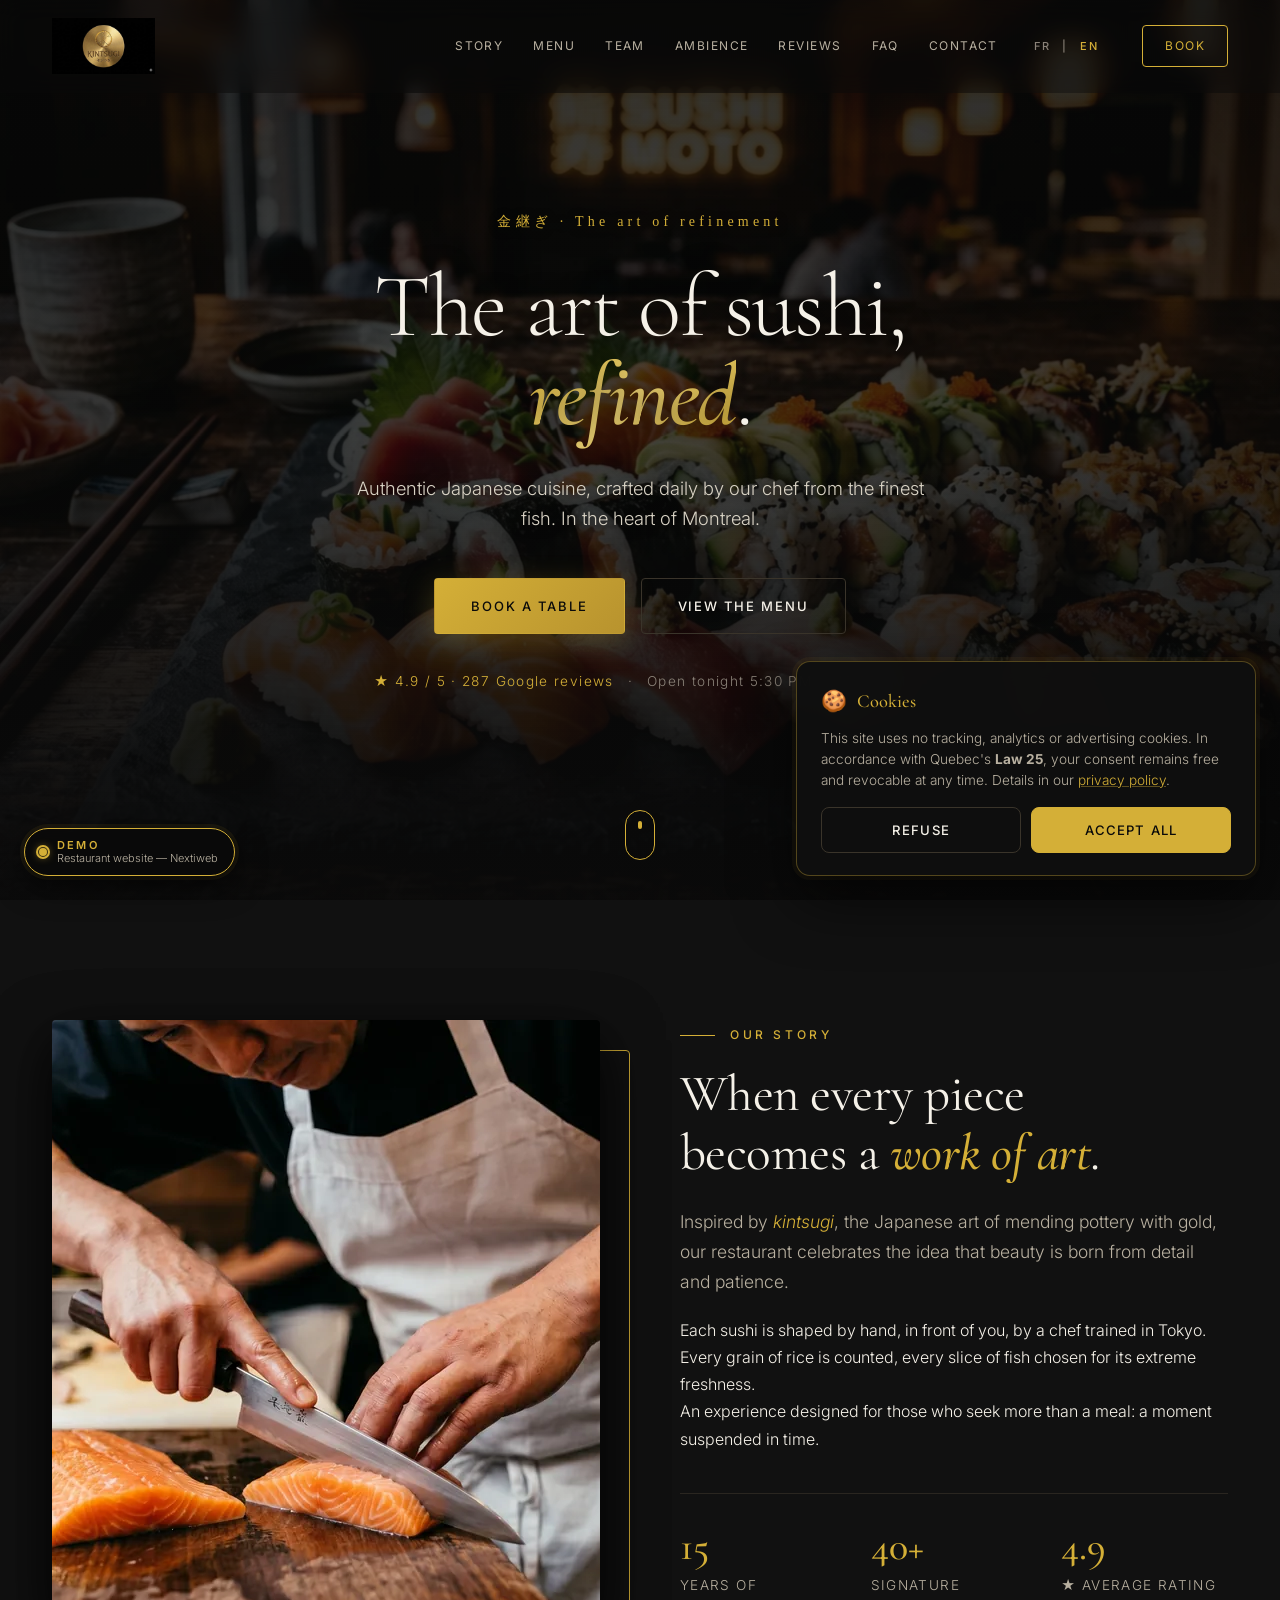
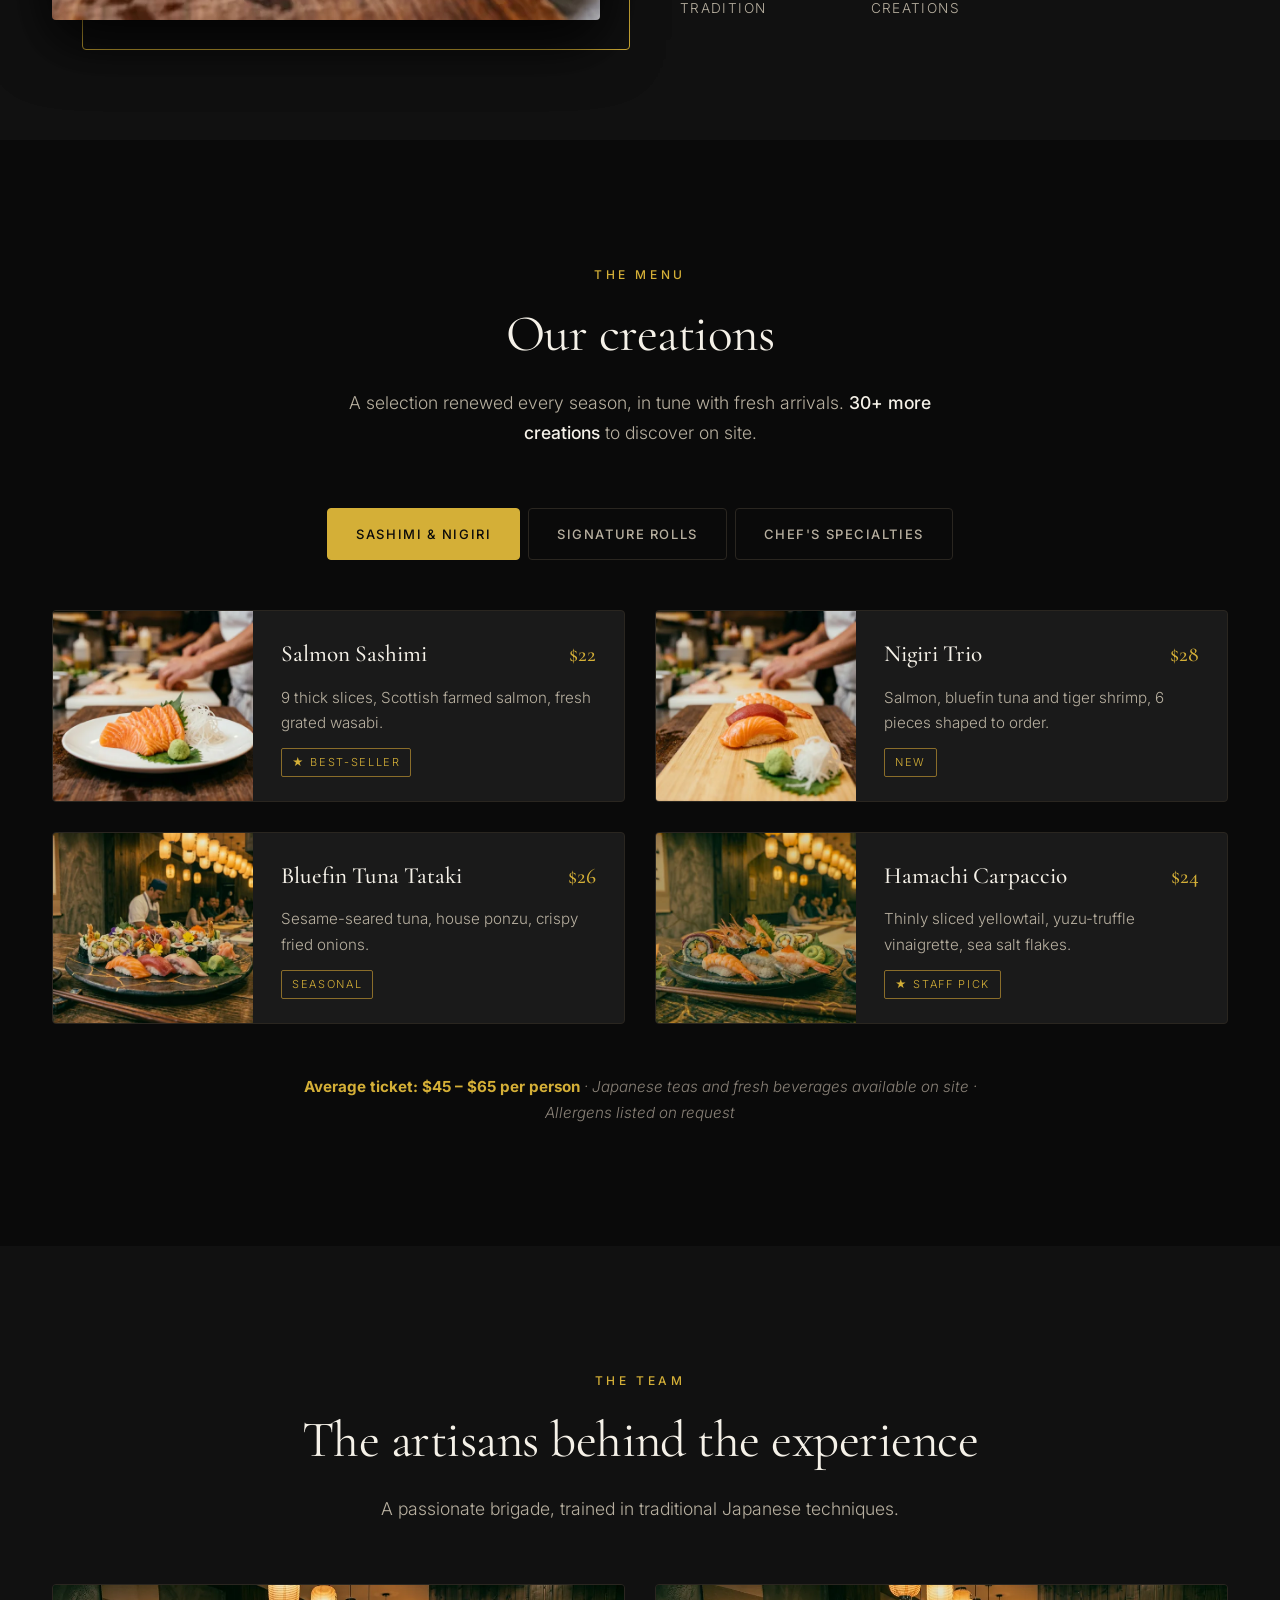
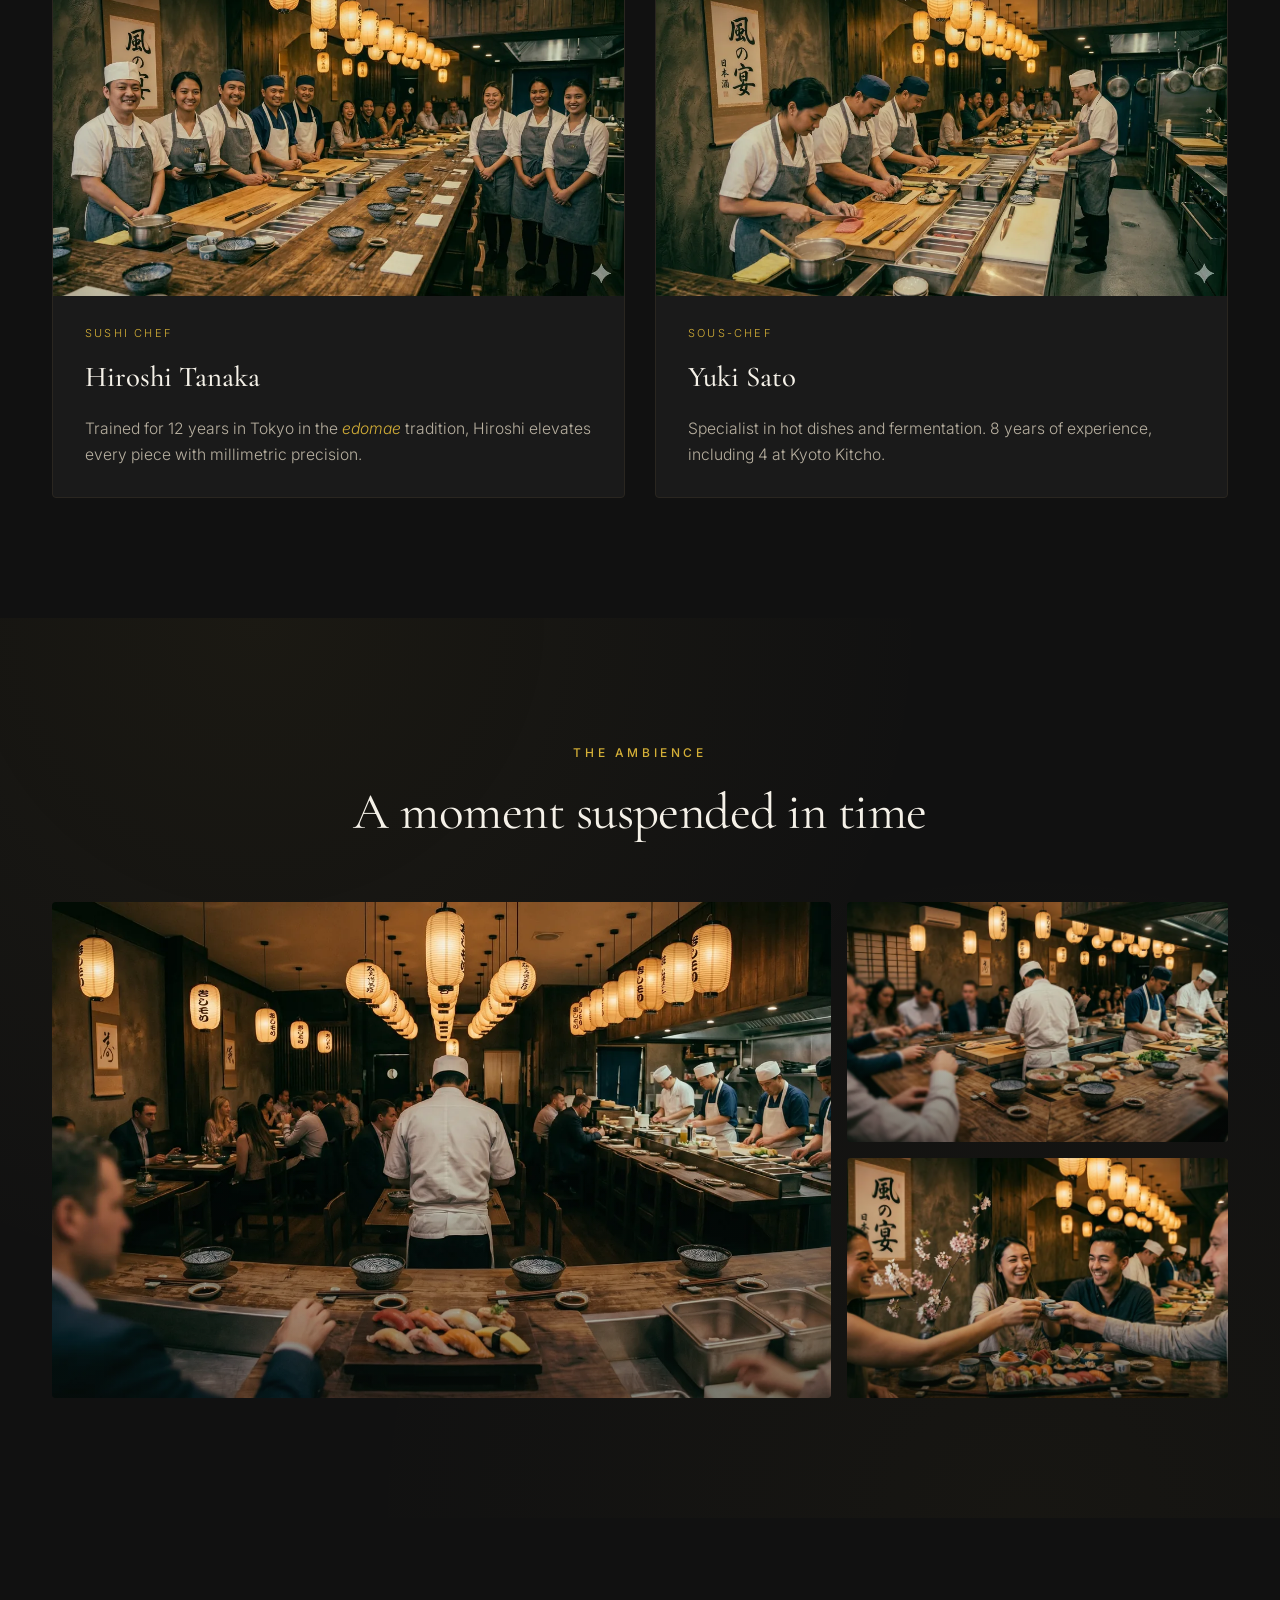
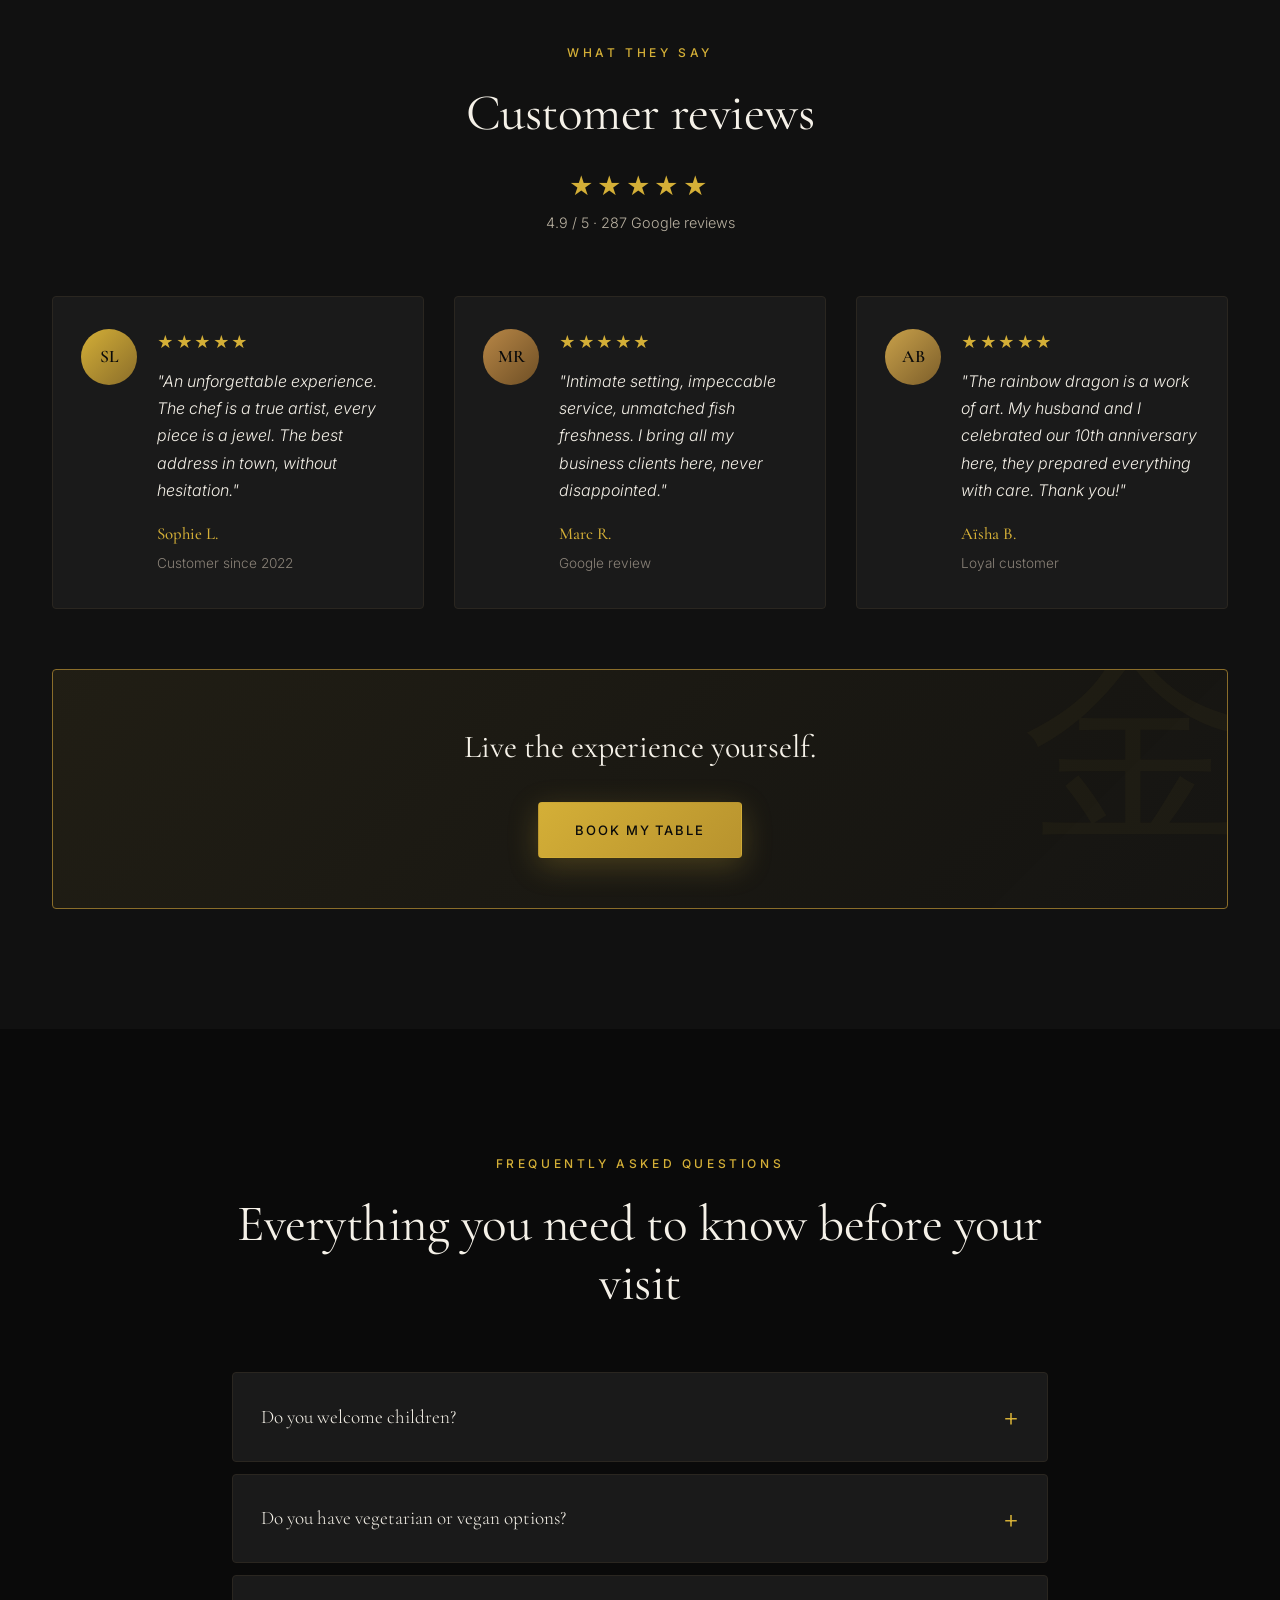
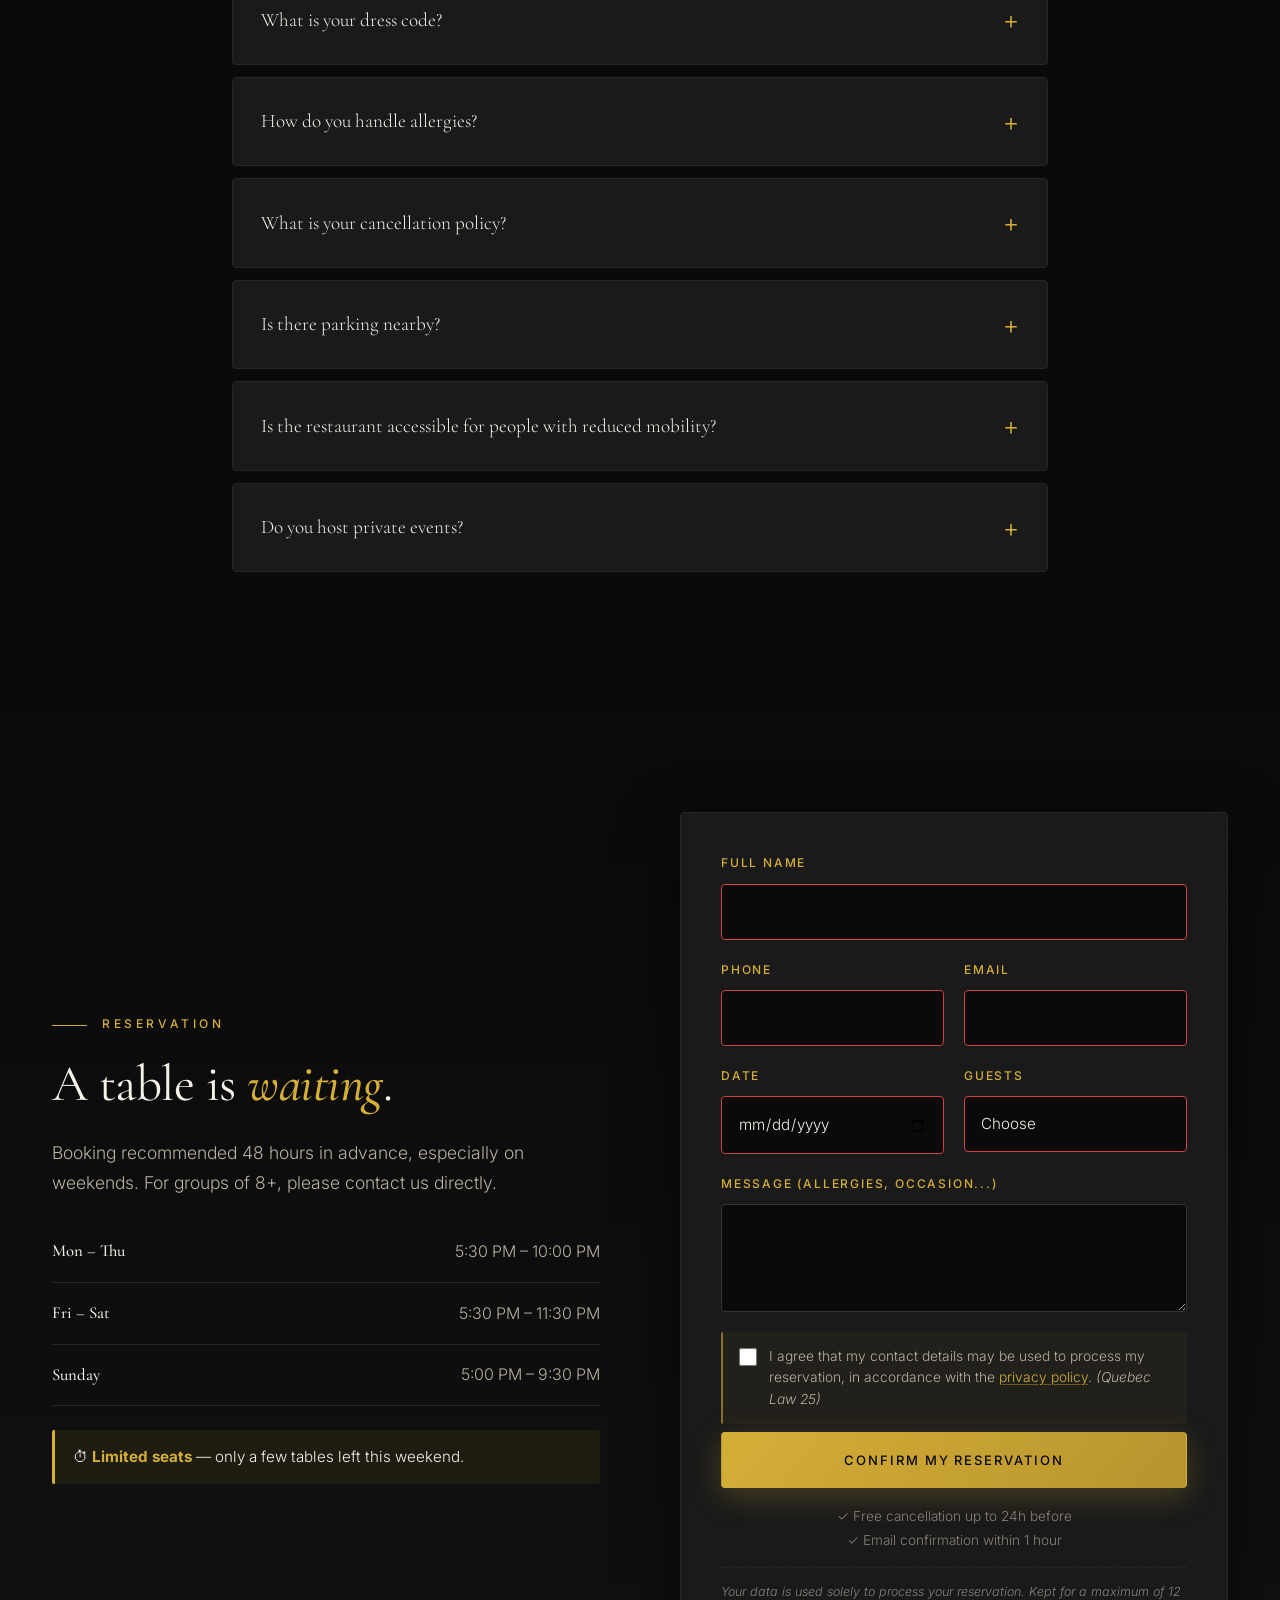
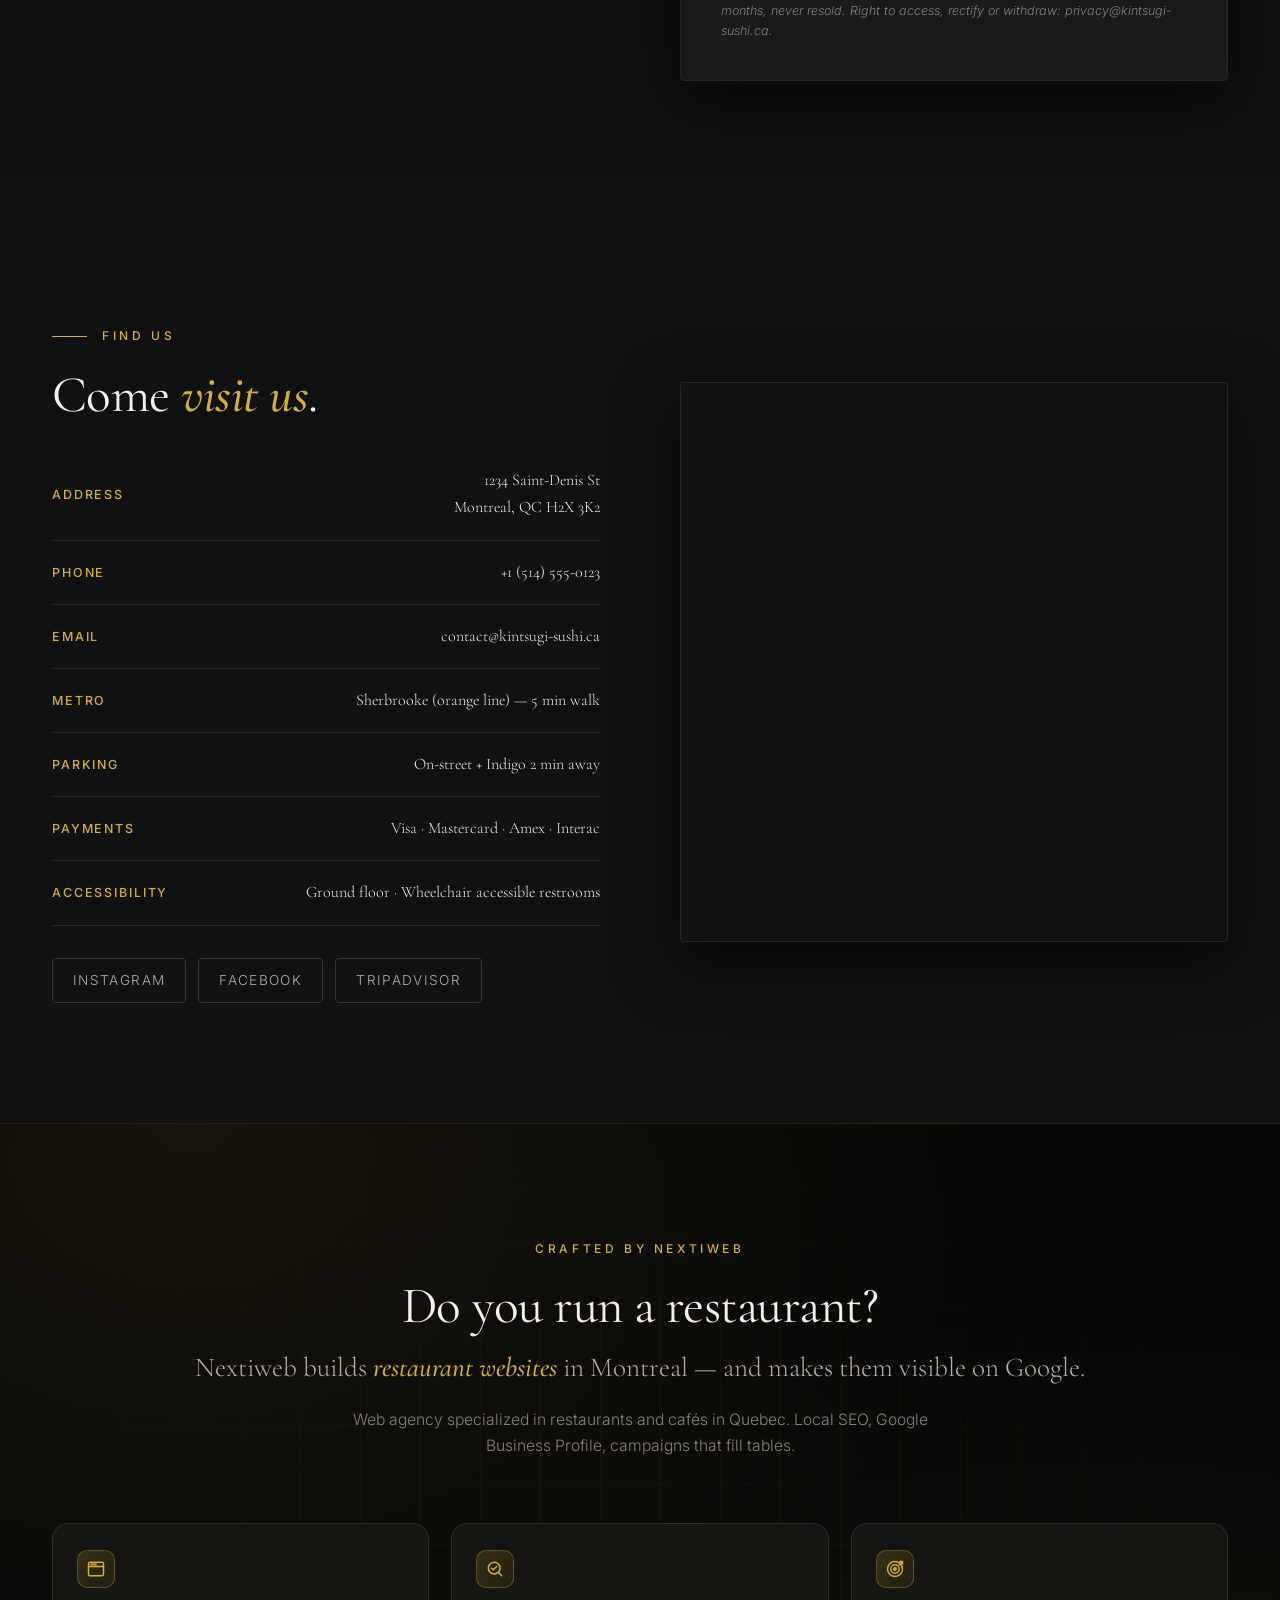
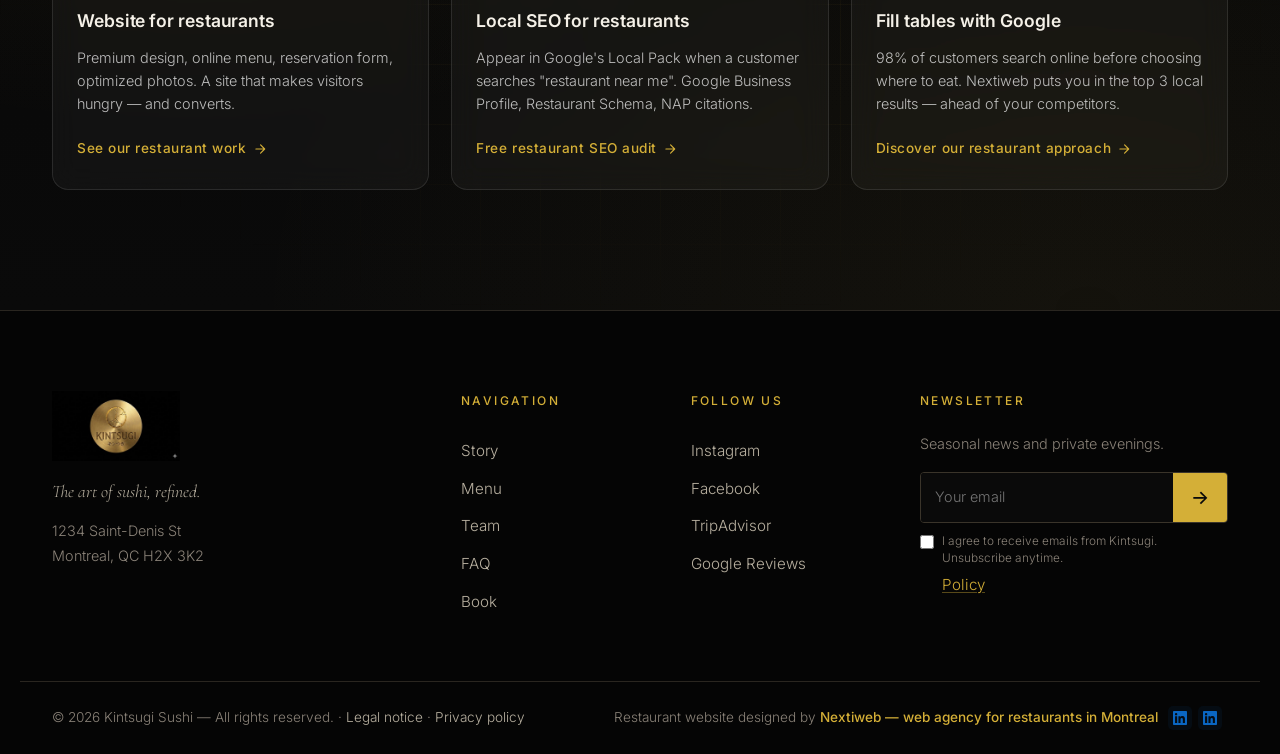
==== commit ceca0ac6: "Perf mobile : suppression Noto Serif JP (FCP/LCP) - Noto Serif JP retiré de Google Fonts (FR + EN) —" ====
--- a/index-en.html
+++ b/index-en.html
@@ -45,8 +45,10 @@
   <link rel="preload" as="image" href="images/optimized/site-web-restaurant-montreal-hero.webp" type="image/webp" fetchpriority="high" />
   <link rel="dns-prefetch" href="https://www.openstreetmap.org" />
 
-  <!-- Fonts -->
-  <link href="https://fonts.googleapis.com/css2?family=Cormorant+Garamond:wght@300;400;500;600;700&family=Inter:wght@300;400;500;600&family=Noto+Serif+JP:wght@400;600&display=swap" rel="stylesheet" />
+  <!-- Fonts — non-blocking load (avoids render-blocking) -->
+  <link rel="preload" as="style" href="https://fonts.googleapis.com/css2?family=Cormorant+Garamond:wght@300;400;500;600;700&family=Inter:wght@300;400;500;600&display=swap" />
+  <link rel="stylesheet" href="https://fonts.googleapis.com/css2?family=Cormorant+Garamond:wght@300;400;500;600;700&family=Inter:wght@300;400;500;600&display=swap" media="print" onload="this.media='all'" />
+  <noscript><link rel="stylesheet" href="https://fonts.googleapis.com/css2?family=Cormorant+Garamond:wght@300;400;500;600;700&family=Inter:wght@300;400;500;600&display=swap" /></noscript>
 
   <!-- Styles -->
   <link rel="stylesheet" href="css/style.css" />
--- a/css/style.css
+++ b/css/style.css
@@ -21,7 +21,7 @@
   --shadow-lg: 0 20px 60px rgba(0,0,0,0.6);
   --shadow-gold: 0 8px 30px rgba(212,175,55,0.25);
 
-  --font-serif: "Cormorant Garamond", "Noto Serif JP", Georgia, serif;
+  --font-serif: "Cormorant Garamond", Georgia, serif;
   --font-sans: "Inter", system-ui, -apple-system, sans-serif;
 
   --maxw: 1240px;
@@ -302,7 +302,7 @@
 }
 .hero__kicker {
   display: inline-block;
-  font-family: "Noto Serif JP", serif;
+  font-family: "Hiragino Mincho ProN", "Yu Mincho", Georgia, serif;
   color: var(--gold); font-size: 14px; letter-spacing: 0.3em;
   margin-bottom: 28px;
 }
@@ -648,7 +648,7 @@
 }
 .cta-banner::before {
   content: "金"; position: absolute;
-  font-family: "Noto Serif JP", serif;
+  font-family: "Hiragino Mincho ProN", "Yu Mincho", Georgia, serif;
   font-size: 14rem; color: rgba(212,175,55,0.04);
   top: -40px; right: -20px; line-height: 1;
   pointer-events: none;
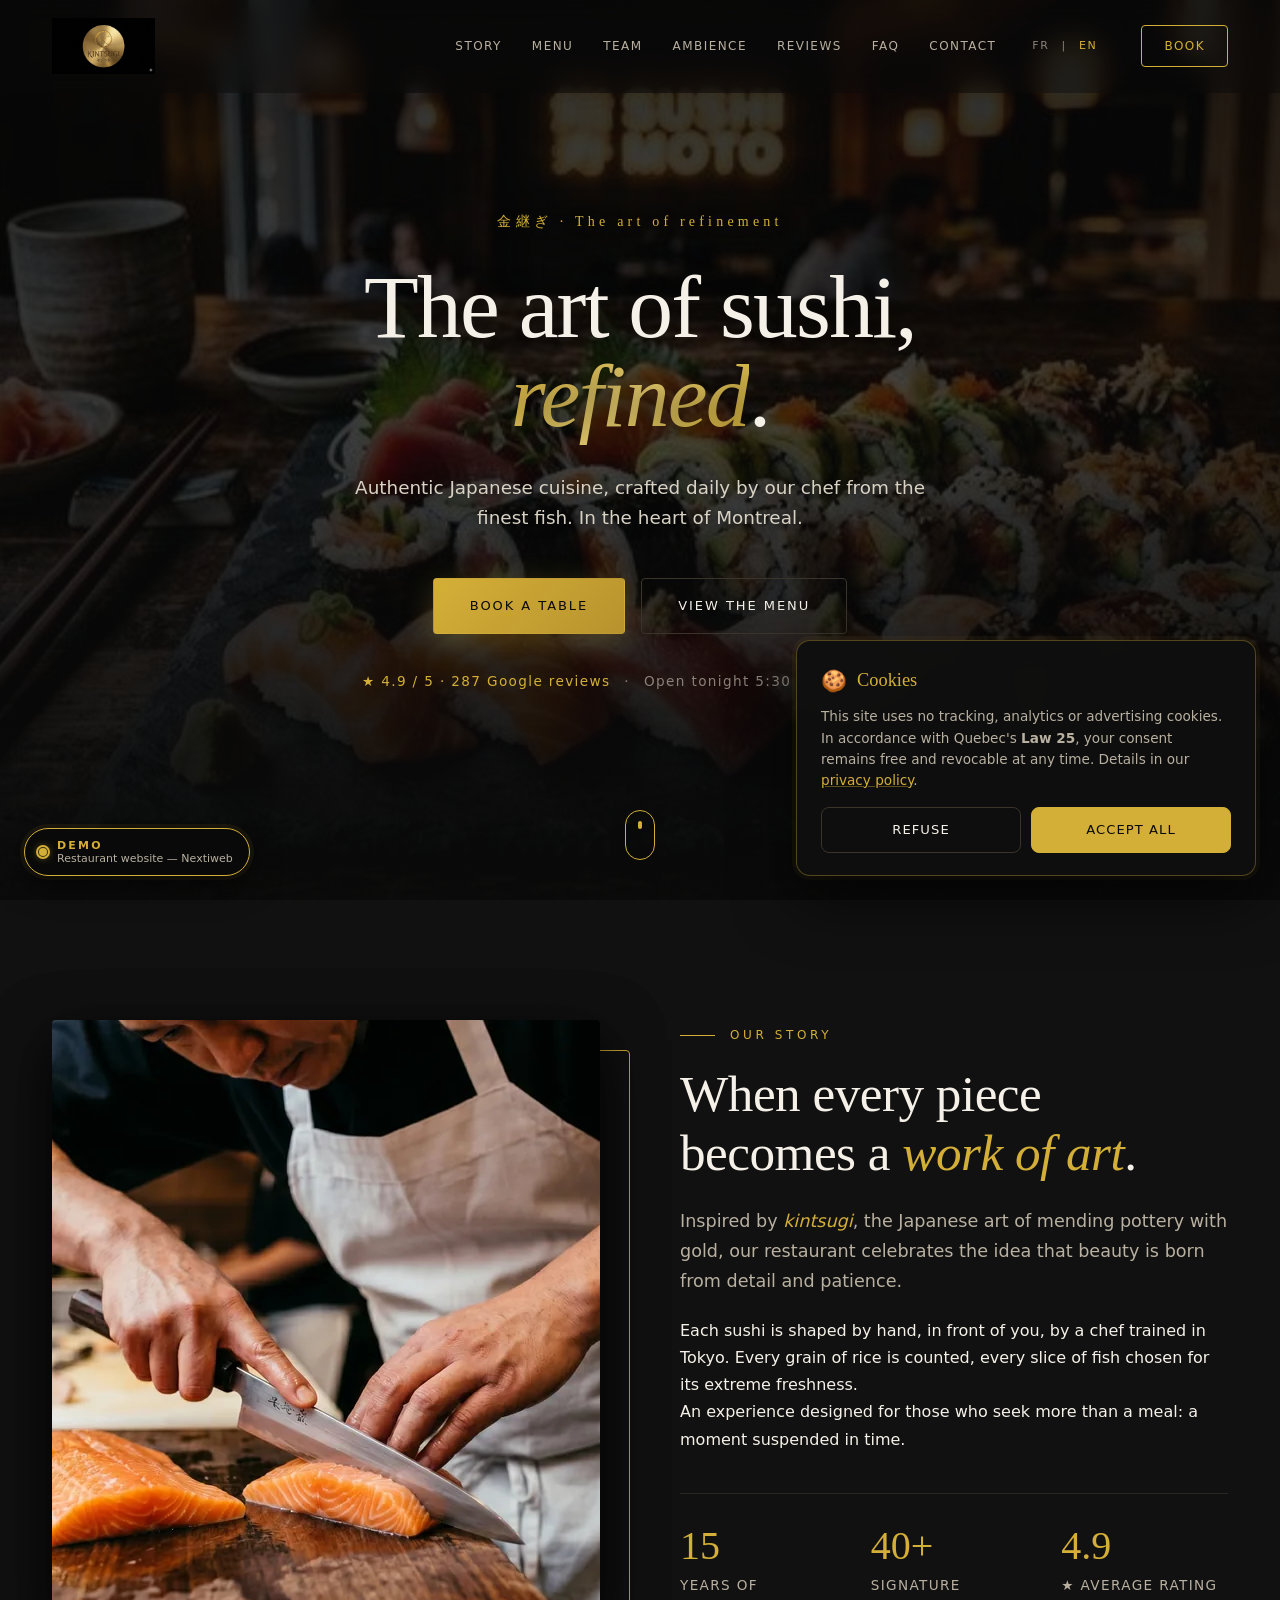
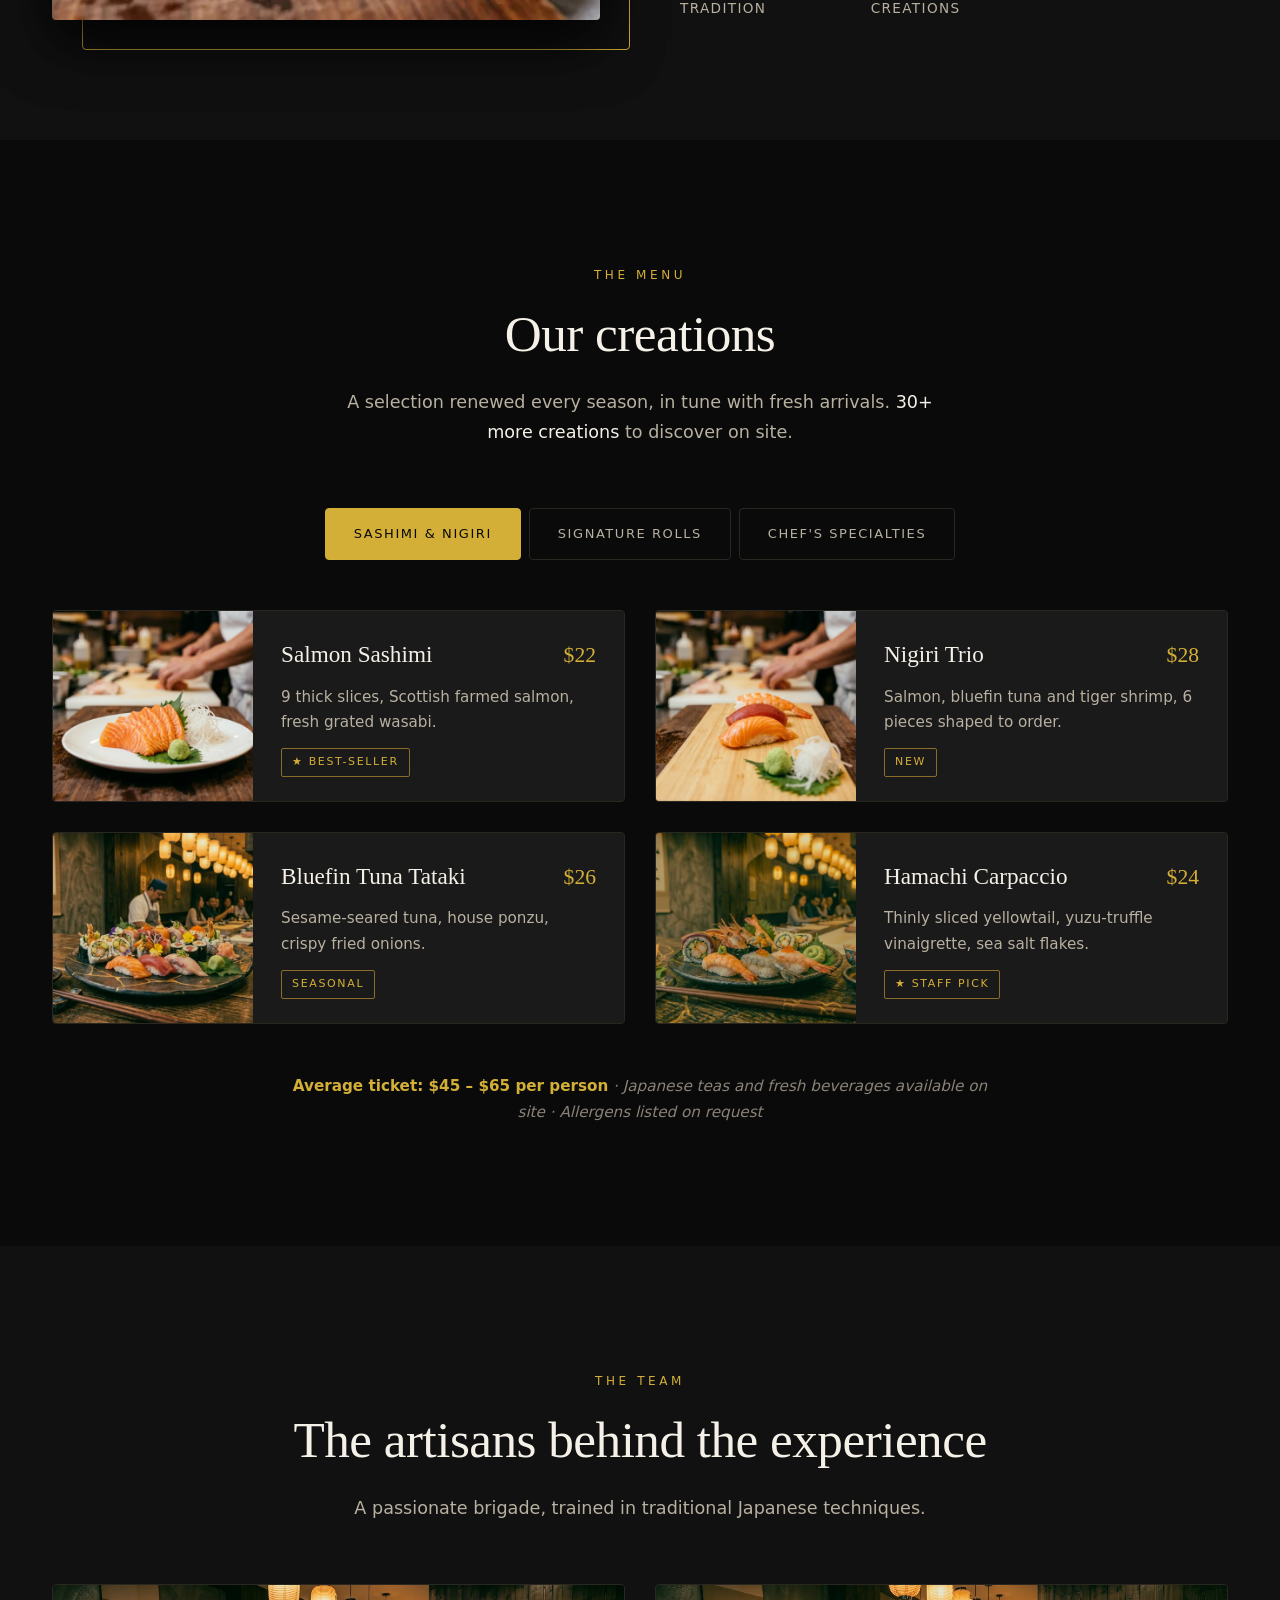
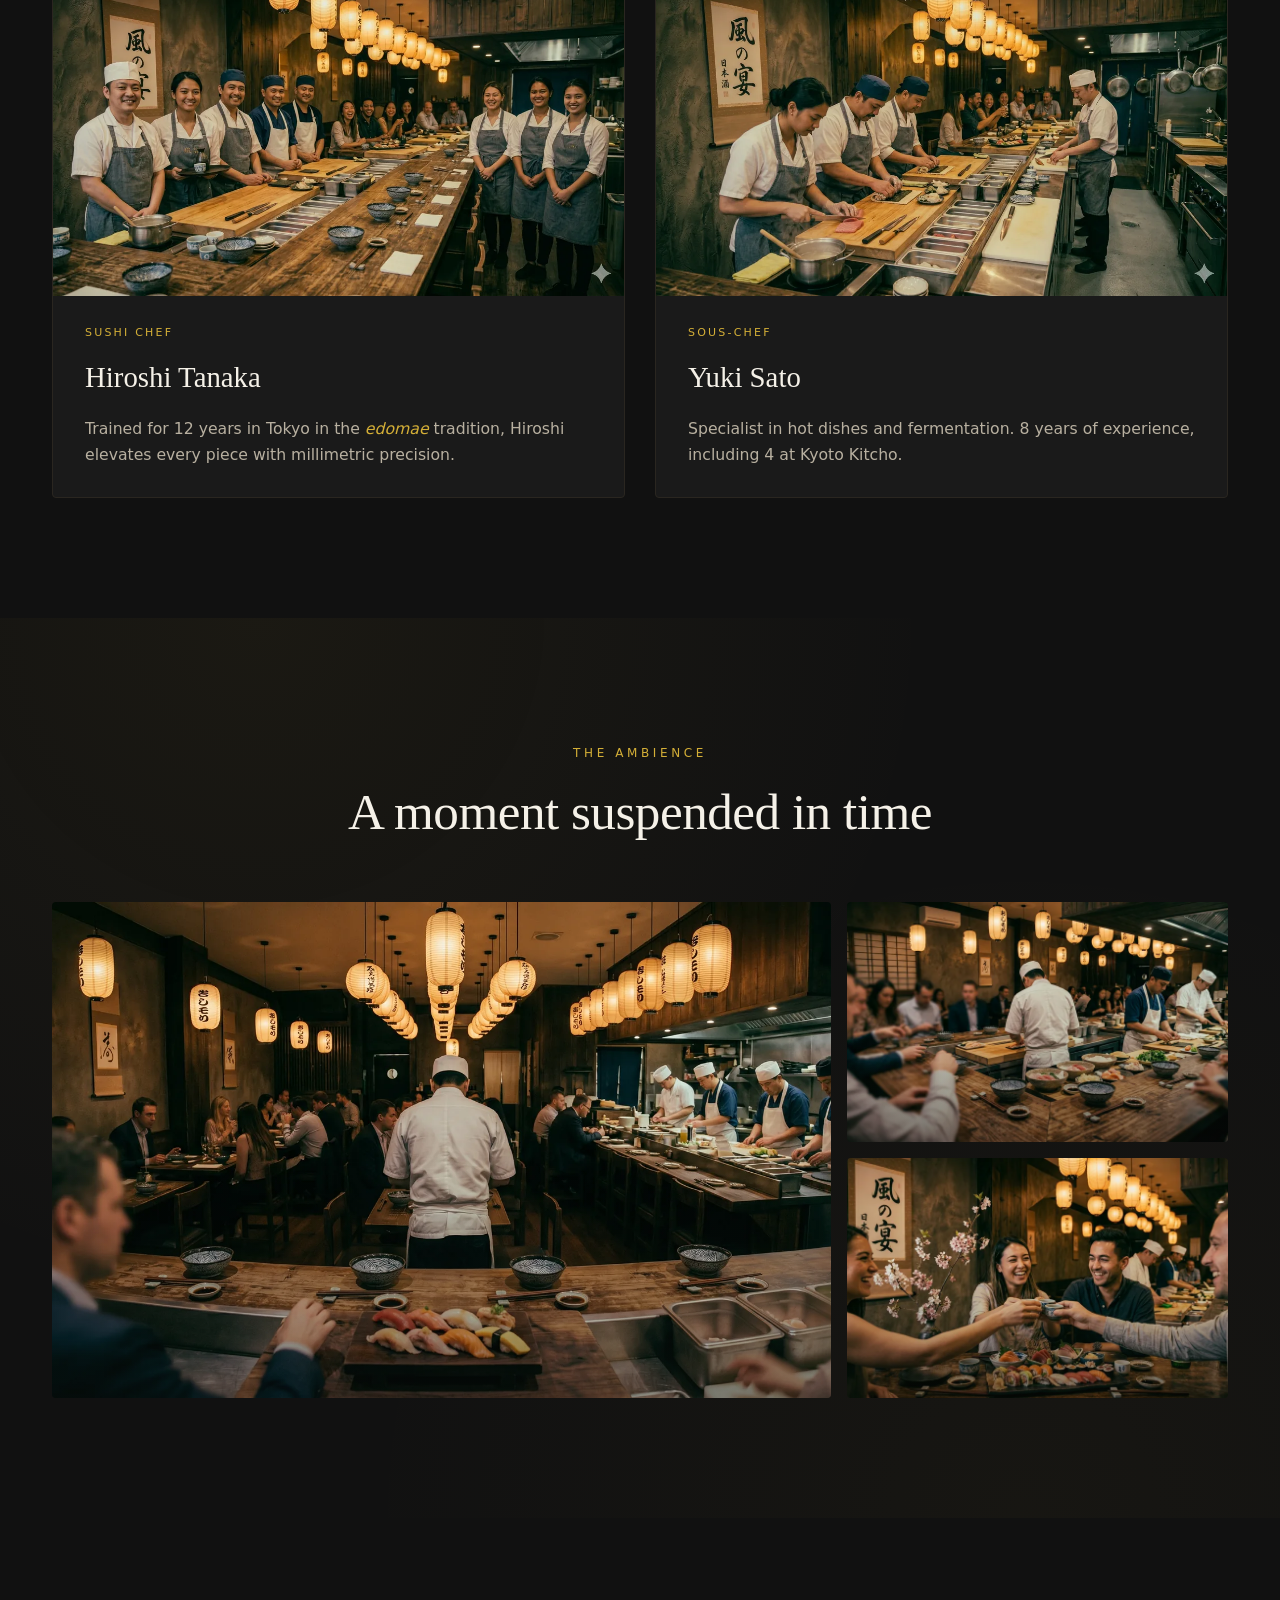
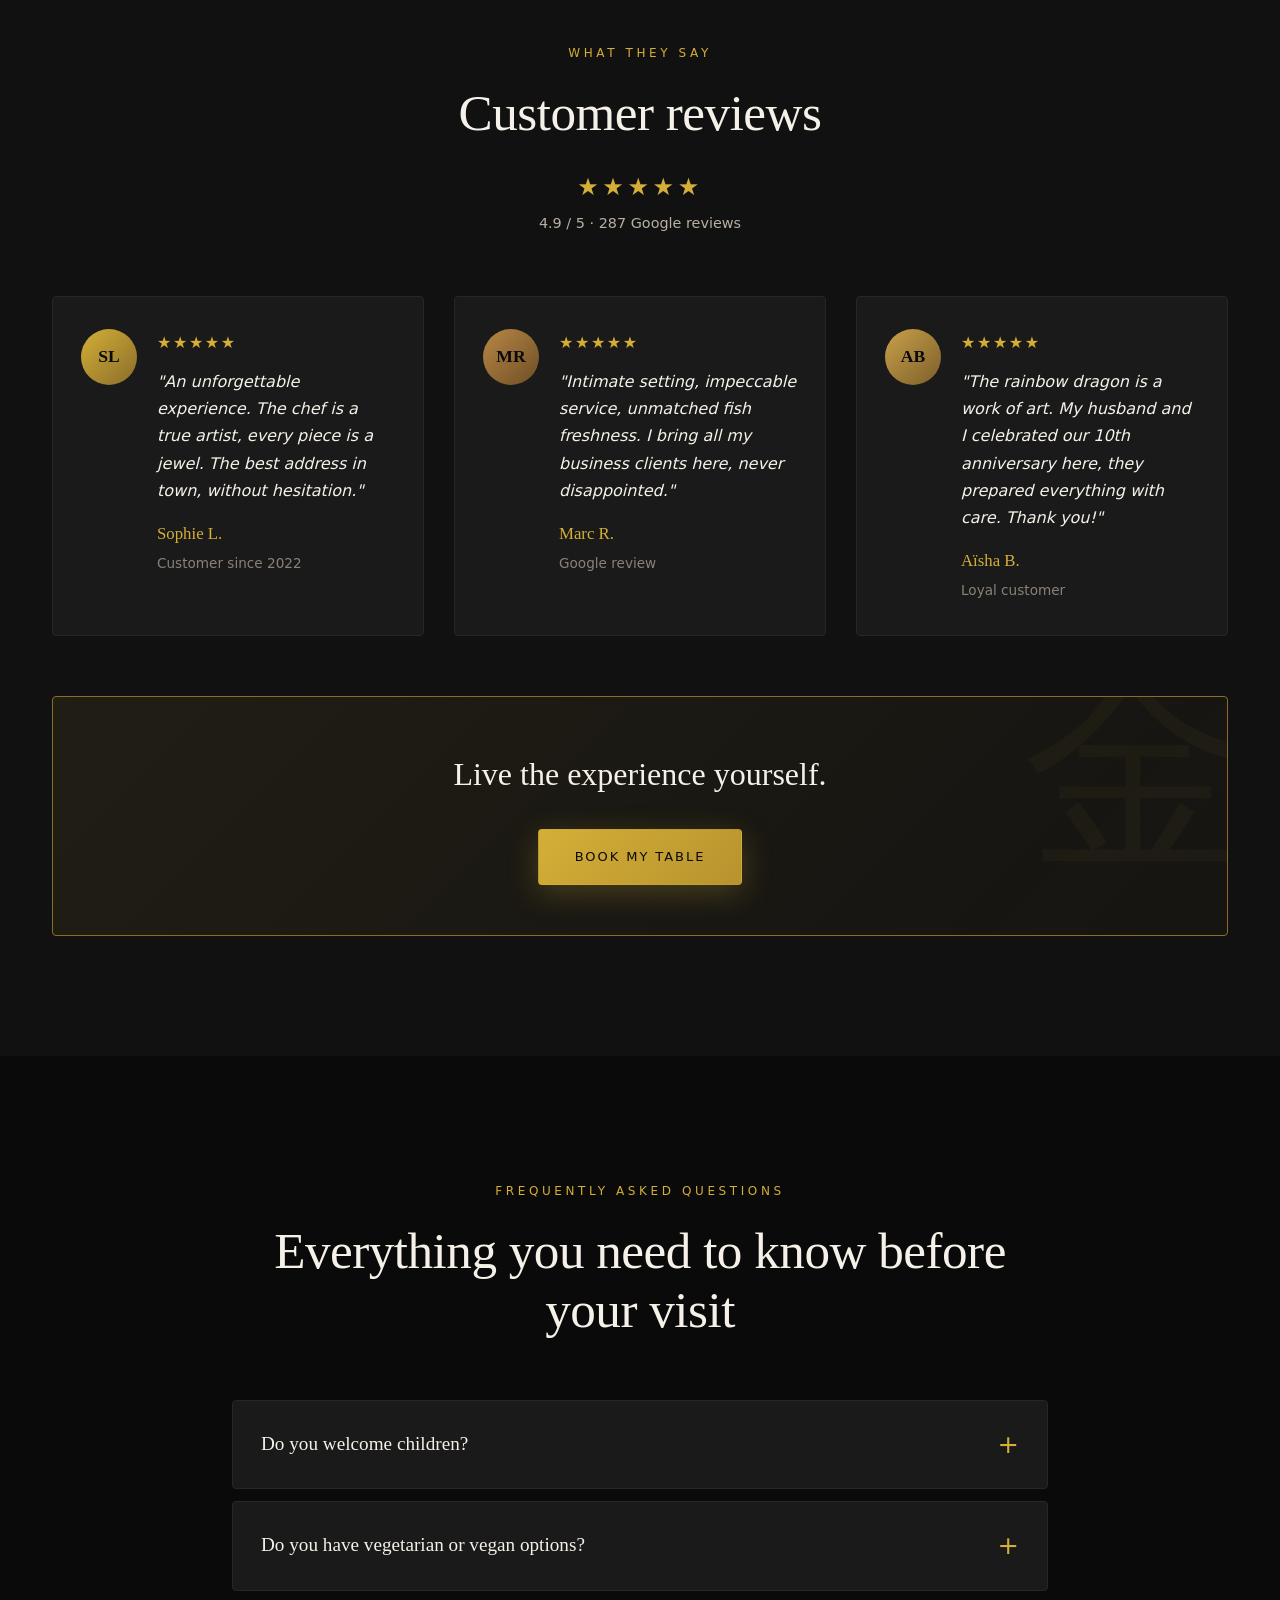
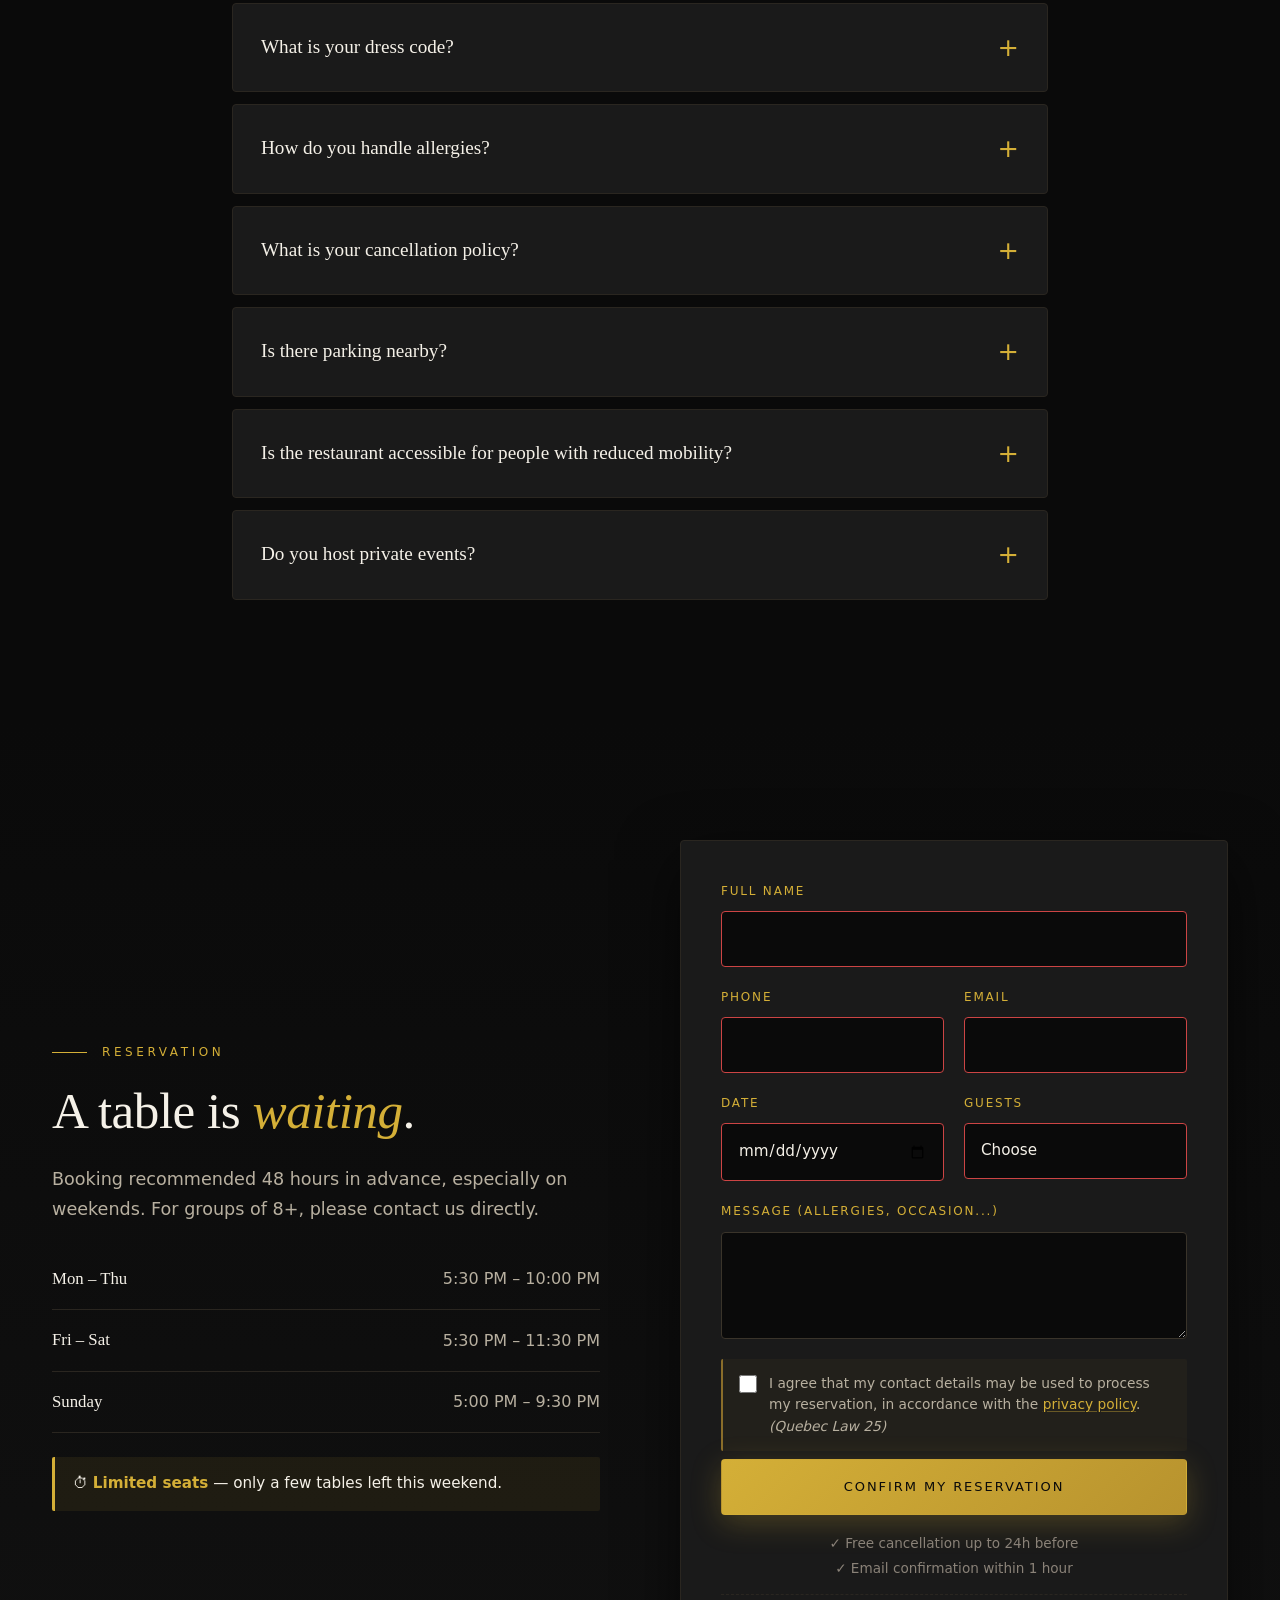
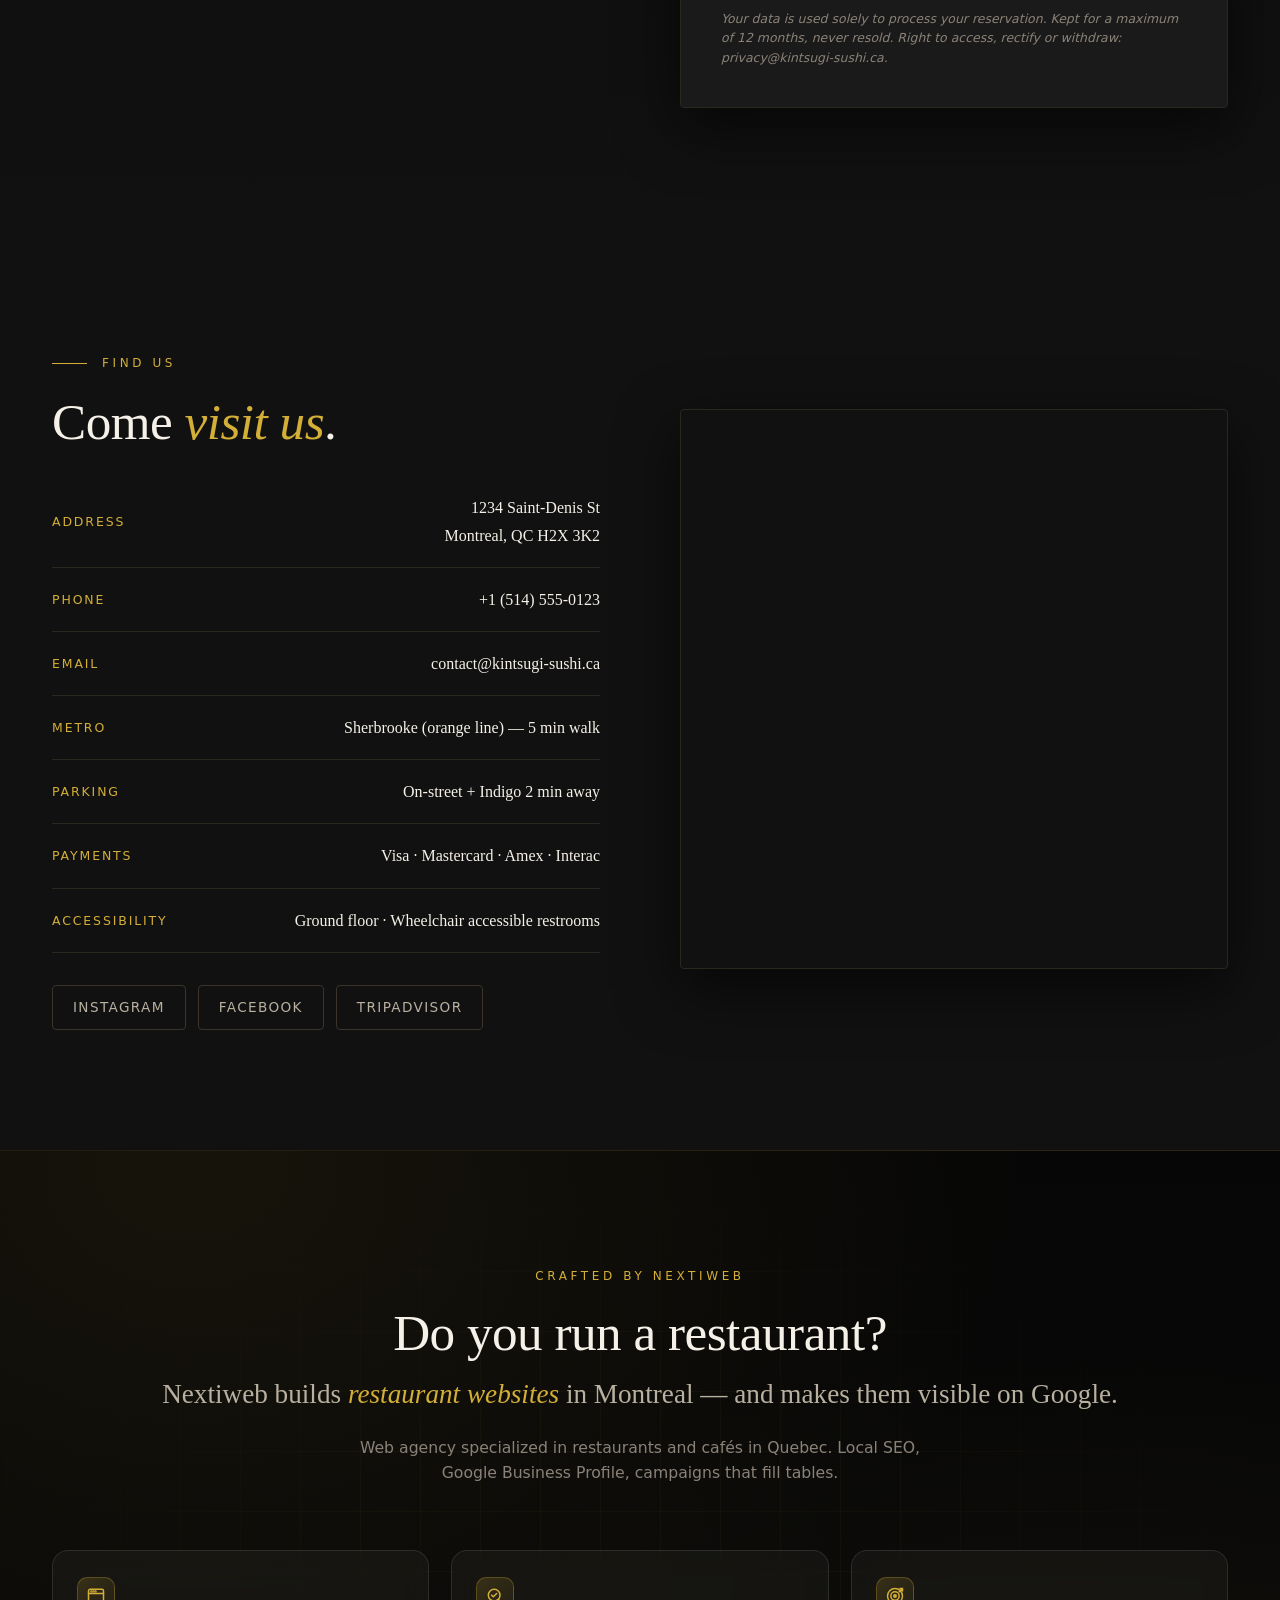
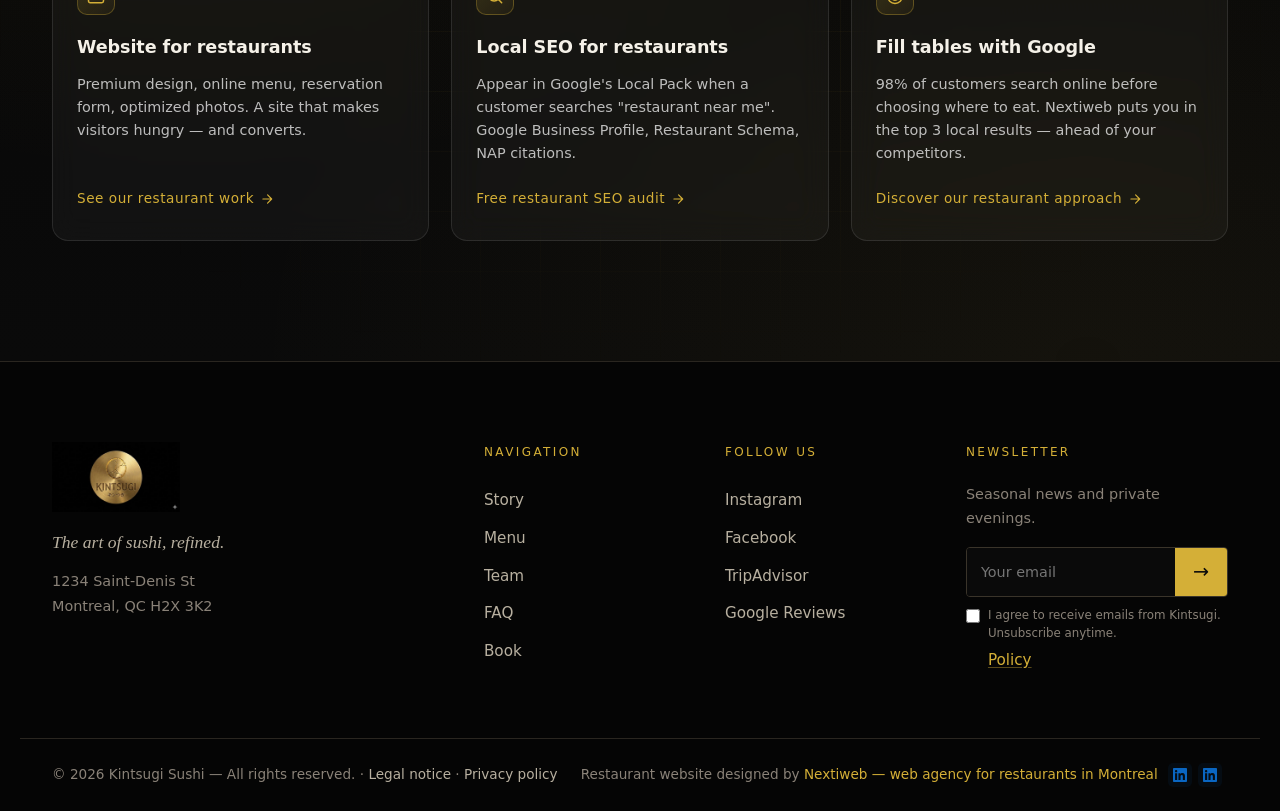
==== commit fcafdc3e: "Perf : auto-hébergement polices (supprime 2 requêtes Google Fonts) - fonts/ : 4 fichiers WOFF2 (Corm" ====
--- a/index-en.html
+++ b/index-en.html
@@ -40,18 +40,14 @@
   <link rel="apple-touch-icon" href="images/optimized/logo-restaurant-kintsugi-fond-noir.png" />
 
   <!-- Performance hints -->
-  <link rel="preconnect" href="https://fonts.googleapis.com" />
-  <link rel="preconnect" href="https://fonts.gstatic.com" crossorigin />
-  <link rel="preload" as="image" href="images/optimized/site-web-restaurant-montreal-hero.webp" type="image/webp" fetchpriority="high" />
+  <link rel="preload" as="image" href="images/optimized/site-web-restaurant-montreal-hero-mobile.jpg" type="image/jpeg" media="(max-width: 768px)" fetchpriority="high" />
+  <link rel="preload" as="image" href="images/optimized/site-web-restaurant-montreal-hero.webp" type="image/webp" media="(min-width: 769px)" fetchpriority="high" />
   <link rel="dns-prefetch" href="https://www.openstreetmap.org" />
 
   <!-- Fonts — non-blocking load (avoids render-blocking) -->
-  <link rel="preload" as="style" href="https://fonts.googleapis.com/css2?family=Cormorant+Garamond:wght@300;400;500;600;700&family=Inter:wght@300;400;500;600&display=swap" />
-  <link rel="stylesheet" href="https://fonts.googleapis.com/css2?family=Cormorant+Garamond:wght@300;400;500;600;700&family=Inter:wght@300;400;500;600&display=swap" media="print" onload="this.media='all'" />
-  <noscript><link rel="stylesheet" href="https://fonts.googleapis.com/css2?family=Cormorant+Garamond:wght@300;400;500;600;700&family=Inter:wght@300;400;500;600&display=swap" /></noscript>
 
   <!-- Styles -->
-  <link rel="stylesheet" href="css/style.css" />
+  <link rel="stylesheet" href="css/style.min.css" />
 
   <!-- ============ Schema.org : Restaurant ============ -->
   <script type="application/ld+json">
@@ -137,6 +133,7 @@
   <!-- ============ HERO ============ -->
   <section class="hero" id="hero" aria-label="Kintsugi introduction">
     <picture class="hero__bg">
+      <source media="(max-width: 768px)" srcset="images/optimized/site-web-restaurant-montreal-hero-mobile.jpg" type="image/jpeg" />
       <source srcset="images/optimized/site-web-restaurant-montreal-hero.webp" type="image/webp" />
       <img src="images/optimized/site-web-restaurant-montreal-hero.jpg" alt="Sushi platter — restaurant website Montreal demo by Nextiweb web agency" width="1920" height="1047" fetchpriority="high" />
     </picture>
--- a/css/style.min.css
+++ b/css/style.min.css
@@ -0,0 +1 @@
+﻿:root{--bg:#0a0a0a;--bg-alt:#111111;--bg-soft:#161616;--surface:#1a1a1a;--surface-2:#1f1c17;--gold:#d4af37;--gold-soft:#b8932e;--gold-deep:#8a6d2a;--text:#f5f1e8;--text-muted:#b8b0a0;--text-soft:#8a8278;--border:#2a2620;--border-strong:#3a342a;--shadow-sm:0 4px 12px rgba(0,0,0,0.5);--shadow-lg:0 20px 60px rgba(0,0,0,0.6);--shadow-gold:0 8px 30px rgba(212,175,55,0.25);--font-serif:"Cormorant Garamond",Georgia,serif;--font-sans:"Inter",system-ui,-apple-system,sans-serif;--maxw:1240px;--maxw-narrow:880px;--radius:4px;}*,*::before,*::after{box-sizing:border-box;}*{margin:0;padding:0;}html{scroll-behavior:smooth;scroll-padding-top:80px;overflow-x:clip;}body{background:var(--bg);color:var(--text);font-family:var(--font-sans);font-weight:300;line-height:1.7;font-size:16px;-webkit-font-smoothing:antialiased;overflow-x:clip;}img,video,svg,iframe,table,pre,code{max-width:100%;}img{max-width:100%;height:auto;display:block;}picture{display:block;}a{color:inherit;text-decoration:none;transition:color .25s;}button{font:inherit;cursor:pointer;border:none;background:none;color:inherit;}input,select,textarea{font:inherit;color:inherit;}.skip-link{position:absolute;top:-100px;left:0;background:var(--gold);color:#000;padding:12px 24px;z-index:200;transition:top .2s;}.skip-link:focus{top:0;}.container{max-width:var(--maxw);margin:0 auto;padding:0 32px;}.container--narrow{max-width:var(--maxw-narrow);}.container--split{display:grid;grid-template-columns:1fr 1fr;gap:80px;align-items:center;}.container--split > *{min-width:0;}@media (max-width:900px){.container--split{grid-template-columns:1fr;gap:50px;}}.eyebrow{display:inline-block;font-family:var(--font-sans);font-size:12px;font-weight:500;letter-spacing:0.3em;text-transform:uppercase;color:var(--gold);margin-bottom:20px;position:relative;padding-left:50px;}.eyebrow::before{content:"";position:absolute;left:0;top:50%;width:35px;height:1px;background:var(--gold);}.section__title{font-family:var(--font-serif);font-weight:400;font-size:clamp(2rem,4vw,3.5rem);line-height:1.15;letter-spacing:-0.01em;color:var(--text);margin-bottom:24px;}.section__title em{color:var(--gold);font-style:italic;font-weight:500;}.section__title--center{text-align:center;}.section__lead{font-size:1.1rem;color:var(--text-muted);margin-bottom:20px;max-width:620px;}.section__lead em{color:var(--gold);font-style:italic;}.section__lead strong{color:var(--text);font-weight:500;}.section__lead--center{margin-left:auto;margin-right:auto;text-align:center;}.section__header{text-align:center;margin-bottom:60px;}.section__header .eyebrow{padding-left:0;padding-right:0;}.section__header .eyebrow::before{display:none;}.btn{display:inline-flex;align-items:center;justify-content:center;padding:16px 36px;font-family:var(--font-sans);font-size:13px;font-weight:500;letter-spacing:0.15em;text-transform:uppercase;border-radius:var(--radius);transition:all .3s cubic-bezier(.2,.8,.2,1);cursor:pointer;border:1px solid transparent;white-space:nowrap;}.btn--gold{background:linear-gradient(135deg,var(--gold) 0%,var(--gold-soft) 100%);color:#0a0a0a;box-shadow:var(--shadow-gold);}.btn--gold:hover,.btn--gold:focus-visible{transform:translateY(-2px);box-shadow:0 12px 35px rgba(212,175,55,0.4);background:linear-gradient(135deg,var(--gold-soft) 0%,var(--gold) 100%);outline:none;}.btn--ghost{background:transparent;color:var(--text);border:1px solid var(--border-strong);}.btn--ghost:hover,.btn--ghost:focus-visible{border-color:var(--gold);color:var(--gold);outline:none;}.btn--full{width:100%;}.header{position:fixed;top:0;left:0;right:0;z-index:100;padding:18px 0;background:rgba(10,10,10,0.4);backdrop-filter:blur(12px);-webkit-backdrop-filter:blur(12px);-webkit-transform:translateZ(0);transform:translateZ(0);will-change:transform,background;transition:all .3s;border-bottom:1px solid transparent;}.header.is-scrolled{background:rgba(10,10,10,0.94);border-bottom-color:var(--border);padding:12px 0;}.header__inner{max-width:var(--maxw);margin:0 auto;padding:0 32px;display:flex;align-items:center;justify-content:space-between;gap:24px;}.header__logo img{height:56px;width:auto;transition:height .3s;}.header.is-scrolled .header__logo img{height:44px;}.header__nav{display:flex;align-items:center;gap:30px;}.header__link{font-size:12px;font-weight:400;letter-spacing:0.12em;text-transform:uppercase;color:var(--text-muted);position:relative;}.header__link:hover,.header__link:focus-visible{color:var(--gold);outline:none;}.header__link:not(.header__cta)::after{content:"";position:absolute;left:0;bottom:-6px;width:0;height:1px;background:var(--gold);transition:width .3s;}.header__link:not(.header__cta):hover::after,.header__link:not(.header__cta):focus-visible::after{width:100%;}.header__cta{padding:10px 22px;border:1px solid var(--gold);color:var(--gold) !important;border-radius:var(--radius);}.header__cta:hover,.header__cta:focus-visible{background:var(--gold);color:#0a0a0a !important;}.lang-switch{display:inline-flex;align-items:center;gap:6px;margin-right:8px;font-size:11px;font-weight:500;letter-spacing:0.15em;text-transform:uppercase;}.lang-switch span{color:var(--text-soft);}.lang-switch__link{color:var(--text-soft);padding:4px 6px;transition:color .25s;}.lang-switch__link:hover,.lang-switch__link:focus-visible{color:var(--gold);outline:none;}.lang-switch__link.is-active{color:var(--gold);}@media (max-width:1000px){.lang-switch{margin:12px 0 0;padding-top:16px;border-top:1px solid var(--border);width:100%;font-size:13px;}}.header__burger{display:none;flex-direction:column;gap:5px;width:32px;height:32px;align-items:center;justify-content:center;}.header__burger span{width:24px;height:2px;background:var(--text);transition:all .3s;}.header__burger.is-open span:nth-child(1){transform:translateY(7px) rotate(45deg);}.header__burger.is-open span:nth-child(2){opacity:0;}.header__burger.is-open span:nth-child(3){transform:translateY(-7px) rotate(-45deg);}@media (max-width:1000px){.header__burger{display:flex;}.header__nav{position:fixed;top:0;right:-100%;width:80%;max-width:360px;height:100vh;background:var(--bg-alt);flex-direction:column;padding:100px 40px 40px;gap:24px;align-items:flex-start;transition:right .35s;border-left:1px solid var(--border);overflow-y:auto;}.header__nav.is-open{right:0;}.header__link{font-size:16px;}}.hero{position:relative;min-height:100vh;display:flex;align-items:center;justify-content:center;overflow:hidden;}.hero__bg{position:absolute;inset:0;display:block;width:100%;height:100%;}.hero__bg img{width:100%;height:100%;object-fit:cover;transform:scale(1.05);animation:heroZoom 14s ease-out forwards;}@keyframes heroZoom{to{transform:scale(1.15);}}.hero__overlay{position:absolute;inset:0;background:linear-gradient(180deg,rgba(10,10,10,0.65) 0%,rgba(10,10,10,0.55) 40%,rgba(10,10,10,0.75) 70%,rgba(10,10,10,0.97) 100%),radial-gradient(ellipse at center,rgba(0,0,0,0.35) 0%,rgba(0,0,0,0.65) 100%);}.hero__content{position:relative;z-index:2;text-align:center;max-width:800px;padding:0 32px;animation:fadeUp 1.2s ease-out;}@keyframes fadeUp{from{opacity:0;transform:translateY(30px);}to{opacity:1;transform:translateY(0);}}.hero__kicker{display:inline-block;font-family:"Hiragino Mincho ProN","Yu Mincho",Georgia,serif;color:var(--gold);font-size:14px;letter-spacing:0.3em;margin-bottom:28px;}.hero__title{font-family:var(--font-serif);font-weight:300;font-size:clamp(3rem,7vw,6rem);line-height:1;letter-spacing:-0.02em;margin-bottom:32px;}.hero__title em{font-style:italic;font-weight:500;background:linear-gradient(135deg,var(--gold) 0%,#f0d574 50%,var(--gold) 100%);-webkit-background-clip:text;background-clip:text;-webkit-text-fill-color:transparent;}.hero__subtitle{font-size:1.15rem;color:#d8d2c4;max-width:600px;margin:0 auto 44px;font-weight:300;text-shadow:0 2px 12px rgba(0,0,0,0.7);line-height:1.65;}.hero__title{text-shadow:0 4px 30px rgba(0,0,0,0.7);}.hero__kicker{text-shadow:0 2px 10px rgba(0,0,0,0.8);}.hero__actions{display:flex;gap:16px;justify-content:center;flex-wrap:wrap;margin-bottom:36px;}.hero__trust{display:flex;gap:14px;justify-content:center;font-size:0.85rem;color:var(--text-soft);letter-spacing:0.1em;flex-wrap:wrap;}.hero__trust span:first-child{color:var(--gold);}.hero__scroll{position:absolute;bottom:40px;left:50%;transform:translateX(-50%);width:30px;height:50px;border:1px solid var(--gold);border-radius:20px;z-index:2;display:flex;justify-content:center;padding-top:10px;}.hero__scroll span{width:4px;height:8px;background:var(--gold);border-radius:2px;animation:scrollHint 2s infinite;}@keyframes scrollHint{0%{transform:translateY(0);opacity:1;}100%{transform:translateY(20px);opacity:0;}}.section{padding:120px 0;position:relative;}.section--dark{background:var(--bg-alt);}.section--menu{background:var(--bg);}.section--ambiance{background:var(--bg-alt);background-image:radial-gradient(circle at 20% 0%,rgba(212,175,55,0.05) 0%,transparent 50%),radial-gradient(circle at 80% 100%,rgba(212,175,55,0.03) 0%,transparent 50%);}.section--reserve{background:linear-gradient(180deg,var(--bg) 0%,var(--bg-alt) 100%);}.section--contact{background:var(--bg-alt);}@media (max-width:700px){.section{padding:80px 0;}}.split__media{position:relative;}.split__media picture,.split__media img{width:100%;height:600px;border-radius:var(--radius);box-shadow:var(--shadow-lg);position:relative;z-index:2;}.split__media img{object-fit:cover;}.split__media-deco{position:absolute;top:30px;left:30px;width:100%;height:600px;border:1px solid var(--gold);border-radius:var(--radius);z-index:1;}@media (max-width:900px){.split__media picture,.split__media img,.split__media-deco{height:420px;}}.stats{display:grid;grid-template-columns:repeat(3,1fr);gap:24px;margin-top:40px;padding-top:32px;border-top:1px solid var(--border);}@media (max-width:480px){.stats{grid-template-columns:1fr 1fr;}}.stat{display:flex;flex-direction:column;}.stat strong{font-family:var(--font-serif);font-size:2.5rem;color:var(--gold);font-weight:500;line-height:1;}.stat span{font-size:0.85rem;color:var(--text-muted);letter-spacing:0.1em;text-transform:uppercase;margin-top:8px;}.menu__tabs{display:flex;justify-content:center;gap:8px;margin-bottom:50px;flex-wrap:wrap;}.menu__tab{padding:14px 28px;font-size:13px;font-weight:500;letter-spacing:0.12em;text-transform:uppercase;color:var(--text-muted);border:1px solid var(--border);border-radius:var(--radius);transition:all .25s;}.menu__tab:hover,.menu__tab:focus-visible{color:var(--gold);border-color:var(--border-strong);outline:none;}.menu__tab.is-active{background:var(--gold);color:#0a0a0a;border-color:var(--gold);}.menu__panel{display:none;animation:fadeIn .5s ease;}.menu__panel.is-active{display:block;}@keyframes fadeIn{from{opacity:0;}to{opacity:1;}}.menu__grid{display:grid;grid-template-columns:repeat(auto-fit,minmax(420px,1fr));gap:30px;}@media (max-width:600px){.menu__grid{grid-template-columns:1fr;}}.dish{display:grid;grid-template-columns:200px 1fr;background:var(--surface);border:1px solid var(--border);border-radius:var(--radius);overflow:hidden;transition:all .35s;}.dish:hover{border-color:var(--gold-deep);transform:translateY(-4px);box-shadow:var(--shadow-lg);}.dish__img{overflow:hidden;}.dish__img picture,.dish__img img{width:100%;height:100%;}.dish__img img{object-fit:cover;transition:transform .6s;}.dish:hover .dish__img img{transform:scale(1.08);}.dish__body{padding:24px 28px;display:flex;flex-direction:column;justify-content:center;}.dish__head{display:flex;justify-content:space-between;align-items:baseline;gap:16px;margin-bottom:10px;}.dish__head h3{font-family:var(--font-serif);font-size:1.45rem;font-weight:500;color:var(--text);}.dish__price{font-family:var(--font-serif);font-size:1.35rem;font-weight:500;color:var(--gold);white-space:nowrap;}.dish__body p{color:var(--text-muted);font-size:0.95rem;margin-bottom:12px;}.dish__tag{display:inline-block;align-self:flex-start;font-size:11px;letter-spacing:0.15em;text-transform:uppercase;color:var(--gold);padding:4px 10px;border:1px solid var(--gold-deep);border-radius:2px;}@media (max-width:500px){.dish{grid-template-columns:1fr;}.dish__img{height:200px;}}.menu__note{text-align:center;margin-top:50px;color:var(--text-soft);font-size:0.95rem;font-style:italic;max-width:720px;margin-left:auto;margin-right:auto;}.menu__note strong{color:var(--gold);font-style:normal;}.team{display:grid;grid-template-columns:repeat(auto-fit,minmax(min(100%,360px),1fr));gap:30px;}.team__member{background:var(--surface);border:1px solid var(--border);border-radius:var(--radius);overflow:hidden;transition:all .35s;display:flex;flex-direction:column;}.team__member:hover{transform:translateY(-6px);border-color:var(--gold-deep);box-shadow:var(--shadow-lg);}.team__photo{aspect-ratio:11/6;overflow:hidden;}.team__photo img{width:100%;height:100%;object-fit:cover;transition:transform .8s;}.team__member:hover .team__photo img{transform:scale(1.05);}.team__info{padding:28px 32px;}@media (max-width:600px){.team__info{padding:22px 20px;}.team__info h3{font-size:1.5rem;}}.team__role{display:block;font-size:11px;letter-spacing:0.2em;text-transform:uppercase;color:var(--gold);margin-bottom:10px;}.team__info h3{font-family:var(--font-serif);font-size:1.8rem;font-weight:500;color:var(--text);margin-bottom:14px;}.team__info p{color:var(--text-muted);font-size:0.98rem;}.team__info p em{color:var(--gold);font-style:italic;}.gallery{display:grid;grid-template-columns:repeat(3,1fr);grid-template-rows:240px 240px;gap:16px;}.gallery__item{overflow:hidden;border-radius:var(--radius);position:relative;height:100%;}.gallery__item--lg{grid-column:span 2;grid-row:span 2;}.gallery__item picture,.gallery__item img{width:100%;height:100%;}.gallery__item img{object-fit:cover;transition:transform .8s ease;}.gallery__item:hover img{transform:scale(1.06);}.gallery__item::after{content:"";position:absolute;inset:0;background:linear-gradient(180deg,transparent 50%,rgba(10,10,10,0.4) 100%);pointer-events:none;}@media (max-width:800px){.gallery{grid-template-columns:1fr 1fr;grid-template-rows:200px 200px 200px;}.gallery__item--lg{grid-column:span 2;grid-row:span 1;height:280px;}}.rating{display:flex;flex-direction:column;align-items:center;gap:4px;margin-top:16px;}.rating__stars{color:var(--gold);font-size:1.5rem;letter-spacing:0.15em;}.rating__text{color:var(--text-muted);font-size:0.9rem;}.reviews{display:grid;grid-template-columns:repeat(auto-fit,minmax(min(100%,320px),1fr));gap:30px;margin-bottom:60px;}.review{background:var(--surface);border:1px solid var(--border);border-radius:var(--radius);padding:32px 28px;display:flex;gap:20px;align-items:flex-start;transition:all .35s;min-width:0;}@media (max-width:600px){.review{padding:24px 20px;gap:14px;}}.review:hover{border-color:var(--gold-deep);transform:translateY(-4px);}.review__avatar{flex-shrink:0;width:56px;height:56px;border-radius:50%;background:linear-gradient(135deg,var(--c1),var(--c2));color:#0a0a0a;display:flex;align-items:center;justify-content:center;font-family:var(--font-serif);font-weight:600;font-size:1.1rem;}.review__stars{color:var(--gold);margin-bottom:12px;letter-spacing:0.1em;}.review__body p{font-style:italic;color:var(--text);margin-bottom:16px;line-height:1.7;}.review__body strong{display:block;color:var(--gold);font-family:var(--font-serif);font-size:1.05rem;font-weight:500;}.review__body span{font-size:0.85rem;color:var(--text-soft);}.cta-banner{text-align:center;padding:50px 30px;background:linear-gradient(135deg,rgba(212,175,55,0.08),rgba(212,175,55,0.02));border:1px solid var(--gold-deep);border-radius:var(--radius);position:relative;overflow:hidden;}@media (max-width:600px){.cta-banner{padding:36px 20px;}.cta-banner h3{font-size:1.5rem;margin-bottom:22px;}}.cta-banner::before{content:"金";position:absolute;font-family:"Hiragino Mincho ProN","Yu Mincho",Georgia,serif;font-size:14rem;color:rgba(212,175,55,0.04);top:-40px;right:-20px;line-height:1;pointer-events:none;}.cta-banner h3{font-family:var(--font-serif);font-size:2rem;font-weight:400;color:var(--text);margin-bottom:28px;position:relative;z-index:1;}.faq{display:flex;flex-direction:column;gap:12px;}.faq__item{background:var(--surface);border:1px solid var(--border);border-radius:var(--radius);overflow:hidden;transition:border-color .25s;}.faq__item[open]{border-color:var(--gold-deep);}.faq__item summary{padding:22px 28px;cursor:pointer;font-family:var(--font-serif);font-size:1.2rem;color:var(--text);list-style:none;display:flex;justify-content:space-between;align-items:center;gap:20px;transition:color .25s;}.faq__item summary::-webkit-details-marker{display:none;}.faq__item summary::after{content:"+";color:var(--gold);font-size:1.6rem;font-family:var(--font-sans);font-weight:300;transition:transform .3s;flex-shrink:0;}.faq__item[open] summary::after{transform:rotate(45deg);}.faq__item summary:hover{color:var(--gold);}.faq__item div{padding:0 28px 22px;color:var(--text-muted);font-size:0.98rem;border-top:1px solid var(--border);padding-top:18px;}.info-list{list-style:none;margin-top:24px;}.info-list li{display:flex;justify-content:space-between;align-items:center;padding:16px 0;border-bottom:1px solid var(--border);gap:24px;flex-wrap:wrap;}.info-list li strong,.info-list li span,.info-list li a{min-width:0;}@media (max-width:500px){.info-list li{gap:4px 16px;padding:14px 0;}.info-list li span,.info-list li a{text-align:left;}}.info-list li strong{font-family:var(--font-serif);font-size:1.05rem;color:var(--text);font-weight:500;}.info-list li span,.info-list li a{color:var(--text-muted);text-align:right;}.info-list li a:hover{color:var(--gold);}.info-list--lg li{padding:18px 0;}.info-list--lg li strong{font-size:0.78rem;text-transform:uppercase;letter-spacing:0.15em;color:var(--gold);font-family:var(--font-sans);font-weight:500;}.info-list--lg li span,.info-list--lg li a{font-size:1rem;color:var(--text);font-family:var(--font-serif);}.reserve__urgency{margin-top:24px;padding:14px 18px;background:rgba(212,175,55,0.08);border-left:3px solid var(--gold);font-size:0.95rem;color:var(--text);border-radius:2px;}.reserve__urgency strong{color:var(--gold);}.form{background:var(--surface);border:1px solid var(--border);border-radius:var(--radius);padding:40px;box-shadow:var(--shadow-lg);width:100%;max-width:100%;}.form__row{margin-bottom:20px;}.form__row--2{display:grid;grid-template-columns:1fr 1fr;gap:20px;}@media (max-width:700px){.form{padding:28px 22px;border-radius:12px;}}@media (max-width:500px){.form{padding:24px 18px;}.form__row--2{grid-template-columns:1fr;}}.form__field input,.form__field select,.form__field textarea{width:100%;max-width:100%;min-width:0;}.form__field{display:flex;flex-direction:column;}.form__field span{font-size:12px;letter-spacing:0.15em;text-transform:uppercase;color:var(--gold);margin-bottom:10px;font-weight:500;}.form__field input,.form__field select,.form__field textarea{background:var(--bg);border:1px solid var(--border-strong);border-radius:var(--radius);padding:14px 16px;-webkit-appearance:none;appearance:none;color:var(--text);font-size:0.95rem;transition:border-color .25s;font-family:var(--font-sans);}.form__field input:focus,.form__field select:focus,.form__field textarea:focus{outline:none;border-color:var(--gold);}.form__field input:invalid:not(:placeholder-shown):not(:focus),.form__field select:invalid:not(:focus){border-color:#c44;}.form__field textarea{resize:vertical;min-height:80px;}.form__field select{cursor:pointer;}.form__note{text-align:center;margin-top:16px;font-size:0.85rem;color:var(--text-soft);line-height:1.8;}.socials{display:flex;gap:12px;margin-top:32px;flex-wrap:wrap;}.socials a{padding:10px 20px;border:1px solid var(--border-strong);border-radius:var(--radius);font-size:0.85rem;letter-spacing:0.1em;text-transform:uppercase;color:var(--text-muted);transition:all .25s;}.socials a:hover,.socials a:focus-visible{border-color:var(--gold);color:var(--gold);outline:none;}.map{height:560px;border-radius:var(--radius);overflow:hidden;border:1px solid var(--border);box-shadow:var(--shadow-lg);}.map iframe{width:100%;height:100%;border:0;filter:invert(0.92) hue-rotate(180deg);}.footer{background:#050505;padding-top:80px;border-top:1px solid var(--border);}.footer__inner{display:grid;grid-template-columns:2fr 1fr 1fr 1.2fr;gap:50px;padding-bottom:60px;}.footer__brand img{height:70px;width:auto;margin-bottom:16px;}.footer__brand p{color:var(--text-muted);font-family:var(--font-serif);font-style:italic;font-size:1.1rem;margin-bottom:12px;}.footer__address{font-family:var(--font-sans) !important;font-style:normal !important;font-size:0.9rem !important;color:var(--text-soft) !important;}.footer__col h4{font-family:var(--font-sans);font-size:12px;letter-spacing:0.2em;text-transform:uppercase;color:var(--gold);margin-bottom:20px;font-weight:500;}.footer__col a{display:block;padding:6px 0;color:var(--text-muted);font-size:0.95rem;}.footer__col a:hover{color:var(--gold);padding-left:4px;}.footer__newsletter p{font-size:0.9rem;color:var(--text-soft);margin-bottom:16px;}.newsletter{display:flex;gap:0;border:1px solid var(--border-strong);border-radius:var(--radius);overflow:hidden;}.newsletter input{flex:1;min-width:0;background:var(--bg);padding:12px 14px;font-size:0.9rem;border:none;}.newsletter input:focus{outline:none;background:var(--bg-alt);}.newsletter button{background:var(--gold);color:#0a0a0a;padding:0 18px;font-size:1.2rem;font-weight:500;transition:background .25s;}.newsletter button:hover{background:var(--gold-soft);}.newsletter.is-success input{display:none;}.newsletter.is-success::after{content:"✓ Inscription confirmée";color:var(--gold);padding:12px 14px;font-size:0.9rem;flex:1;}.footer__bottom{border-top:1px solid var(--border);padding:24px 32px;display:flex;justify-content:space-between;align-items:center;flex-wrap:wrap;gap:16px;max-width:var(--maxw);margin:0 auto;font-size:0.85rem;color:var(--text-soft);}.footer__bottom a{color:var(--text-muted);}.footer__bottom a:hover{color:var(--gold);}.footer__credit a{color:var(--gold);font-weight:500;}.footer__credit a:hover{text-decoration:underline;}@media (max-width:900px){.footer__inner{grid-template-columns:1fr 1fr;gap:40px;padding:0 32px 60px;}.footer__brand{grid-column:span 2;}.footer__bottom{flex-direction:column;text-align:center;}}@media (max-width:500px){.footer__inner{grid-template-columns:1fr;}.footer__brand{grid-column:span 1;}}.demo-badge{position:fixed;bottom:24px;left:24px;z-index:90;display:flex;align-items:center;gap:10px;padding:10px 16px 10px 14px;background:rgba(10,10,10,0.92);border:1px solid var(--gold);border-radius:999px;box-shadow:0 10px 30px rgba(0,0,0,0.6),0 0 0 4px rgba(212,175,55,0.08);backdrop-filter:blur(10px);-webkit-backdrop-filter:blur(10px);transition:all .25s;text-decoration:none;}.demo-badge:hover{transform:translateY(-2px);border-color:#f0d574;box-shadow:0 14px 40px rgba(0,0,0,0.7),0 0 0 5px rgba(212,175,55,0.15);}.demo-badge__pulse{width:8px;height:8px;background:var(--gold);border-radius:50%;position:relative;flex-shrink:0;box-shadow:0 0 10px var(--gold);}.demo-badge__pulse::after{content:"";position:absolute;inset:-3px;border-radius:50%;border:2px solid var(--gold);animation:pulse 2s ease-out infinite;}@keyframes pulse{0%{transform:scale(0.8);opacity:1;}100%{transform:scale(2);opacity:0;}}.demo-badge__text{display:flex;flex-direction:column;line-height:1.2;}.demo-badge__text strong{font-size:11px;letter-spacing:0.2em;text-transform:uppercase;color:var(--gold);font-weight:600;}.demo-badge__text span{font-size:11px;color:var(--text-muted);}@media (max-width:600px){.demo-badge{bottom:16px;left:16px;padding:8px 14px 8px 12px;}.demo-badge__text strong{font-size:10px;}.demo-badge__text span{font-size:10px;}}.nextiweb{position:relative;padding:110px 0 120px;background:radial-gradient(ellipse at 15% 0%,rgba(212,175,55,0.08) 0%,transparent 55%),radial-gradient(ellipse at 85% 100%,rgba(212,175,55,0.05) 0%,transparent 55%),linear-gradient(180deg,#060606 0%,#0a0a0a 100%);overflow:hidden;border-top:1px solid rgba(212,175,55,0.12);}.nextiweb__bg{position:absolute;inset:0;background-image:linear-gradient(rgba(212,175,55,0.04) 1px,transparent 1px),linear-gradient(90deg,rgba(212,175,55,0.04) 1px,transparent 1px);background-size:60px 60px;mask-image:radial-gradient(ellipse at center,#000 30%,transparent 75%);-webkit-mask-image:radial-gradient(ellipse at center,#000 30%,transparent 75%);pointer-events:none;}.nextiweb__header{text-align:center;margin-bottom:64px;position:relative;z-index:1;}.nextiweb__header .eyebrow{padding-left:0;margin-bottom:18px;}.nextiweb__header .eyebrow::before{display:none;}.nextiweb__header .section__title{margin-bottom:14px;}.nextiweb__sub{font-family:var(--font-serif);font-size:clamp(1.3rem,2.2vw,1.7rem);font-weight:300;color:var(--text-muted);margin-bottom:22px;line-height:1.3;}.nextiweb__sub em{color:var(--gold);font-style:italic;font-weight:500;}.nextiweb__lead{max-width:580px;margin:0 auto;color:var(--text-soft);font-size:0.98rem;line-height:1.65;}.nextiweb__grid{display:grid;grid-template-columns:repeat(3,1fr);gap:22px;position:relative;z-index:1;}@media (max-width:1080px){.nextiweb__grid{grid-template-columns:1fr;max-width:520px;margin:0 auto;}}.ncard{position:relative;display:flex;flex-direction:column;padding:26px 24px;background:rgba(255,255,255,0.04);-webkit-backdrop-filter:blur(14px) saturate(140%);backdrop-filter:blur(14px) saturate(140%);border:1px solid rgba(255,255,255,0.10);border-radius:16px;text-decoration:none;color:inherit;overflow:hidden;transition:transform .35s cubic-bezier(.2,.8,.2,1),border-color .3s ease,box-shadow .35s ease,background .3s ease;}.ncard::before{content:"";position:absolute;inset:0;border-radius:inherit;background:radial-gradient( 420px circle at var(--mx,50%) var(--my,50%),rgba(212,175,55,0.18),transparent 55% );opacity:0;transition:opacity .35s ease;pointer-events:none;}.ncard:hover,.ncard:focus-visible{transform:translateY(-6px);border-color:rgba(212,175,55,0.55);background:rgba(255,255,255,0.055);box-shadow:0 22px 50px rgba(0,0,0,0.55),0 0 0 1px rgba(212,175,55,0.18) inset;outline:none;}.ncard:hover::before,.ncard:focus-visible::before{opacity:1;}.ncard__icon{width:38px;height:38px;display:inline-flex;align-items:center;justify-content:center;border-radius:10px;background:linear-gradient(135deg,rgba(212,175,55,0.18),rgba(212,175,55,0.06));border:1px solid rgba(212,175,55,0.30);color:var(--gold);margin-bottom:18px;transition:transform .35s ease,background .3s ease;}.ncard:hover .ncard__icon{transform:scale(1.06) rotate(-2deg);background:linear-gradient(135deg,rgba(212,175,55,0.28),rgba(212,175,55,0.10));}.ncard__title{font-family:var(--font-sans);font-size:1.1rem;font-weight:600;color:var(--text);margin-bottom:10px;letter-spacing:-0.005em;}.ncard__text{font-size:0.9rem;line-height:1.6;color:rgba(255,255,255,0.72);margin-bottom:22px;flex:1;}.ncard__cta{display:inline-flex;align-items:center;gap:6px;font-size:0.85rem;font-weight:500;letter-spacing:0.04em;color:var(--gold);border-bottom:1px solid transparent;align-self:flex-start;padding-bottom:2px;transition:gap .3s ease,border-color .3s ease;}.ncard__arrow{transition:transform .3s ease;flex-shrink:0;}.ncard:hover .ncard__cta,.ncard:focus-visible .ncard__cta{gap:12px;border-bottom-color:rgba(212,175,55,0.55);}.ncard:hover .ncard__arrow{transform:translateX(3px);}@media (max-width:700px){.nextiweb{padding:80px 0 90px;}}.footer__credit-social{display:inline-flex;gap:6px;margin:0 6px;vertical-align:middle;}.footer__credit-social a{display:inline-flex;align-items:center;justify-content:center;width:24px;height:24px;border-radius:5px;color:#0a66c2;background:rgba(10,102,194,0.08);transition:color .2s,background .2s,transform .2s;}.footer__credit-social a:hover,.footer__credit-social a:focus-visible{color:var(--gold);background:rgba(212,175,55,0.12);transform:translateY(-1px);outline:none;}.legal{background:var(--bg);padding:140px 0 100px;min-height:80vh;}.legal__article{padding:0 32px;}.legal__header{text-align:center;margin-bottom:60px;padding-bottom:36px;border-bottom:1px solid var(--border);}.legal__header .eyebrow{padding-left:0;margin-bottom:18px;}.legal__header .eyebrow::before{display:none;}.legal__header h1{font-family:var(--font-serif);font-size:clamp(2.2rem,4.5vw,3.4rem);font-weight:400;color:var(--text);margin-bottom:14px;letter-spacing:-0.01em;}.legal__updated{color:var(--text-soft);font-size:0.9rem;}.legal__updated strong{color:var(--gold);}.legal__content{font-size:1rem;color:var(--text-muted);line-height:1.8;}.legal__intro{font-family:var(--font-serif);font-size:1.15rem;font-style:italic;color:var(--text);margin-bottom:40px;padding:22px 26px;background:rgba(212,175,55,0.05);border-left:3px solid var(--gold);border-radius:4px;}.legal__intro em{color:var(--gold);font-style:italic;}.legal__content h2{font-family:var(--font-serif);font-size:1.6rem;font-weight:500;color:var(--gold);margin:48px 0 18px;letter-spacing:-0.005em;}.legal__content p{margin-bottom:14px;}.legal__content ul{list-style:none;padding:0;margin:0 0 18px;}.legal__content ul li{padding:8px 0 8px 24px;position:relative;}.legal__content ul li::before{content:"";position:absolute;left:0;top:18px;width:8px;height:1px;background:var(--gold);}.legal__content ul li strong{color:var(--text);}.legal__content a{color:var(--gold);text-decoration:underline;text-decoration-color:rgba(212,175,55,0.4);text-underline-offset:3px;transition:text-decoration-color .25s;}.legal__content a:hover{text-decoration-color:var(--gold);}.legal__content code{font-family:ui-monospace,monospace;background:rgba(255,255,255,0.05);padding:2px 8px;border-radius:4px;font-size:0.88em;color:var(--text);}.legal__demo-note{margin-top:60px;padding:22px 26px;background:rgba(255,255,255,0.04);border:1px solid var(--border);border-radius:8px;font-size:0.92rem;color:var(--text-soft);}.legal__demo-note strong{color:var(--gold);}.form__consent{margin:18px 0 8px;padding:14px 16px;background:rgba(212,175,55,0.04);border-left:2px solid var(--gold-deep);border-radius:2px;}.form__consent label{display:flex;align-items:flex-start;gap:12px;cursor:pointer;font-size:0.86rem;line-height:1.55;color:var(--text-muted);}.form__consent input[type="checkbox"]{flex-shrink:0;width:18px;height:18px;margin-top:2px;accent-color:var(--gold);cursor:pointer;}.form__consent a{color:var(--gold);text-decoration:underline;text-decoration-color:rgba(212,175,55,0.4);text-underline-offset:2px;}.form__consent a:hover{text-decoration-color:var(--gold);}.form__privacy-info{font-size:0.78rem;color:var(--text-soft);line-height:1.55;margin-top:14px;padding-top:14px;border-top:1px dashed var(--border);font-style:italic;}.newsletter__consent{display:flex;align-items:flex-start;gap:8px;margin-top:10px;font-size:0.74rem;color:var(--text-soft);line-height:1.5;cursor:pointer;}.newsletter__consent input[type="checkbox"]{flex-shrink:0;width:14px;height:14px;margin-top:2px;accent-color:var(--gold);cursor:pointer;}.newsletter__consent a{color:var(--gold);text-decoration:underline;text-decoration-color:rgba(212,175,55,0.4);text-underline-offset:2px;}.cookie-banner{position:fixed;bottom:24px;right:24px;z-index:110;max-width:460px;background:rgba(15,15,15,0.96);border:1px solid rgba(212,175,55,0.35);border-radius:14px;padding:22px 24px;box-shadow:0 24px 60px rgba(0,0,0,0.6),0 0 0 4px rgba(212,175,55,0.06);backdrop-filter:blur(14px);-webkit-backdrop-filter:blur(14px);color:var(--text);transform:translateY(120%);opacity:0;transition:transform .5s cubic-bezier(.2,.8,.2,1),opacity .5s ease;}.cookie-banner.is-visible{transform:translateY(0);opacity:1;}.cookie-banner__title{font-family:var(--font-serif);font-size:1.15rem;font-weight:500;color:var(--gold);margin-bottom:8px;display:flex;align-items:center;gap:10px;}.cookie-banner__title::before{content:"🍪";font-size:1.3rem;}.cookie-banner__text{font-size:0.85rem;color:var(--text-muted);line-height:1.55;margin-bottom:16px;}.cookie-banner__text a{color:var(--gold);text-decoration:underline;text-decoration-color:rgba(212,175,55,0.4);}.cookie-banner__actions{display:flex;gap:10px;}.cookie-banner__btn{flex:1;padding:11px 18px;font-size:0.82rem;font-weight:500;letter-spacing:0.08em;text-transform:uppercase;border-radius:8px;border:1px solid;cursor:pointer;transition:all .25s;}.cookie-banner__btn--accept{background:var(--gold);color:#0a0a0a;border-color:var(--gold);}.cookie-banner__btn--accept:hover{background:var(--gold-soft);border-color:var(--gold-soft);transform:translateY(-1px);}.cookie-banner__btn--refuse{background:transparent;color:var(--text);border-color:var(--border-strong);}.cookie-banner__btn--refuse:hover{border-color:var(--text);}@media (max-width:600px){.cookie-banner{left:16px;right:16px;bottom:16px;max-width:none;padding:18px 20px;}.cookie-banner__actions{flex-direction:column-reverse;}}.reveal{opacity:0;transform:translateY(30px);transition:opacity .8s ease,transform .8s ease;}.reveal.is-visible{opacity:1;transform:translateY(0);}@media (prefers-reduced-motion:reduce){*,*::before,*::after{animation-duration:0.01ms !important;transition-duration:0.01ms !important;}.hero__bg img{animation:none;transform:none;}}
